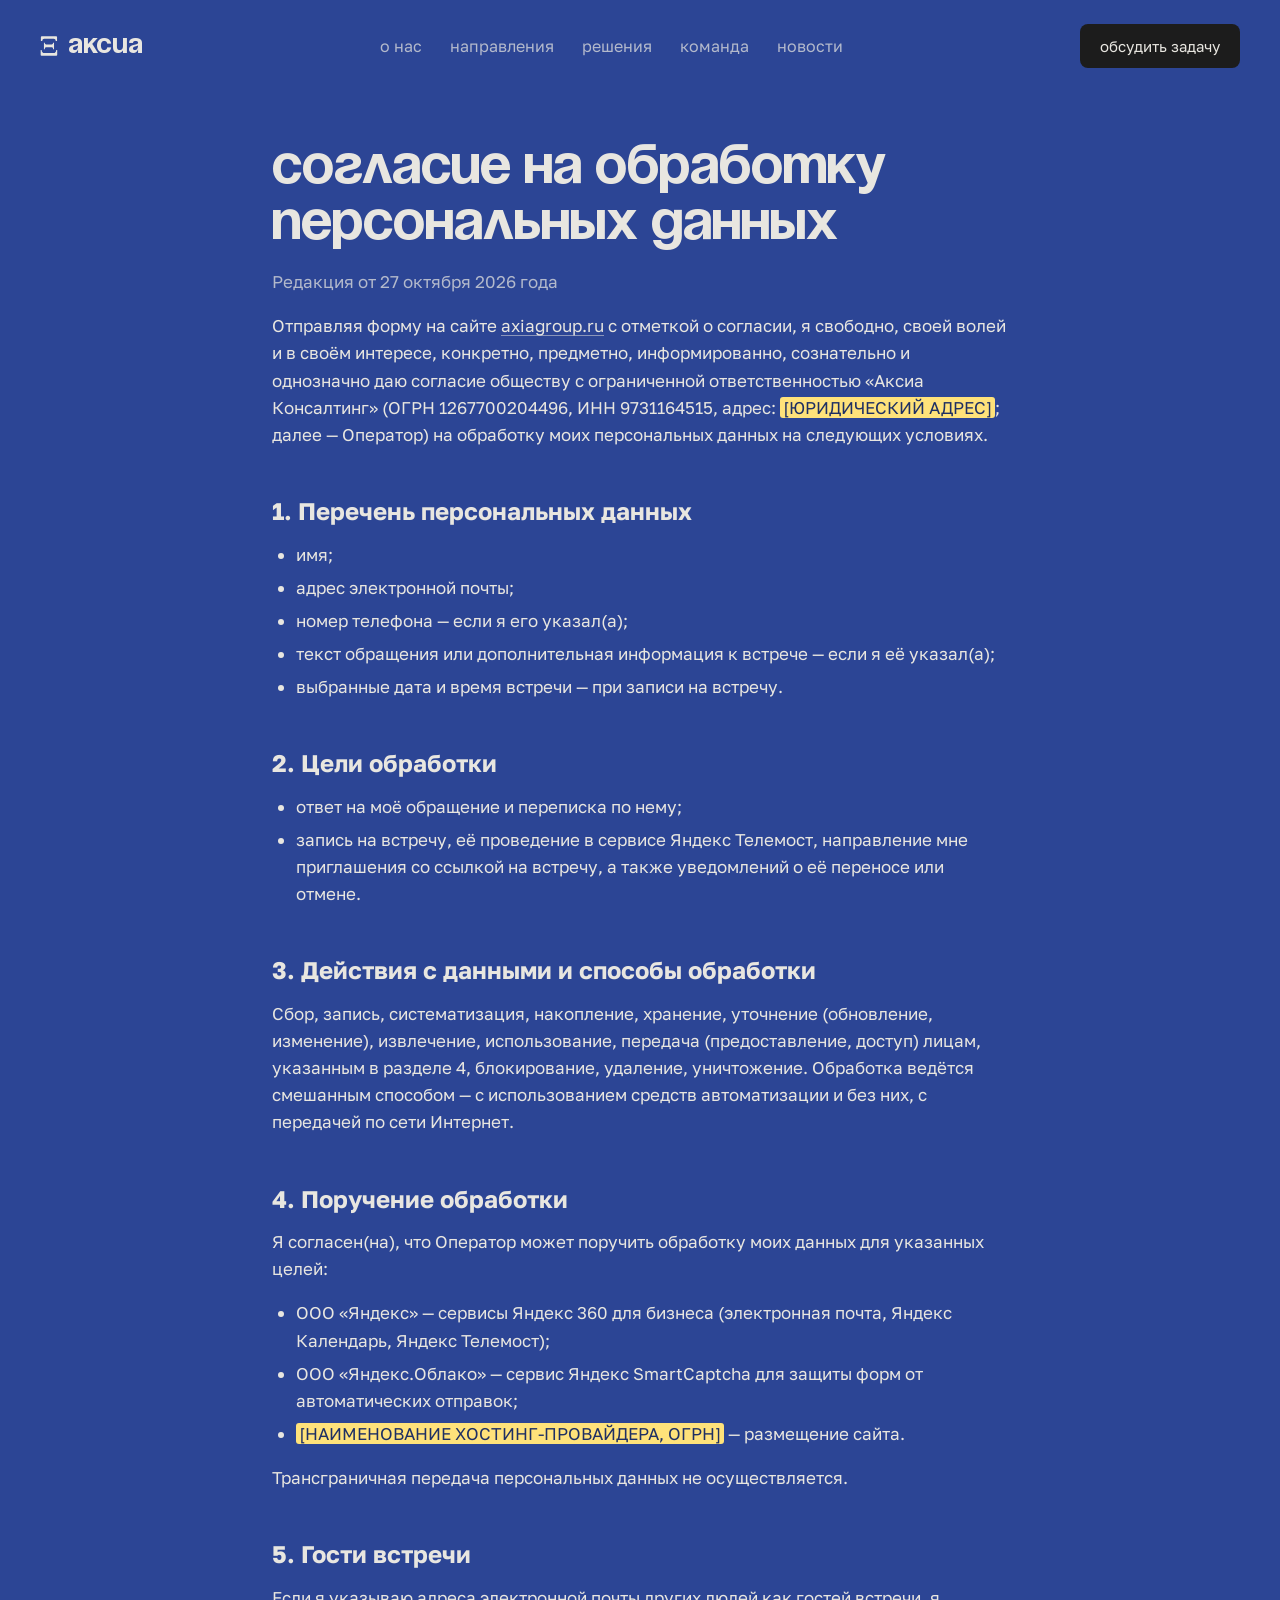
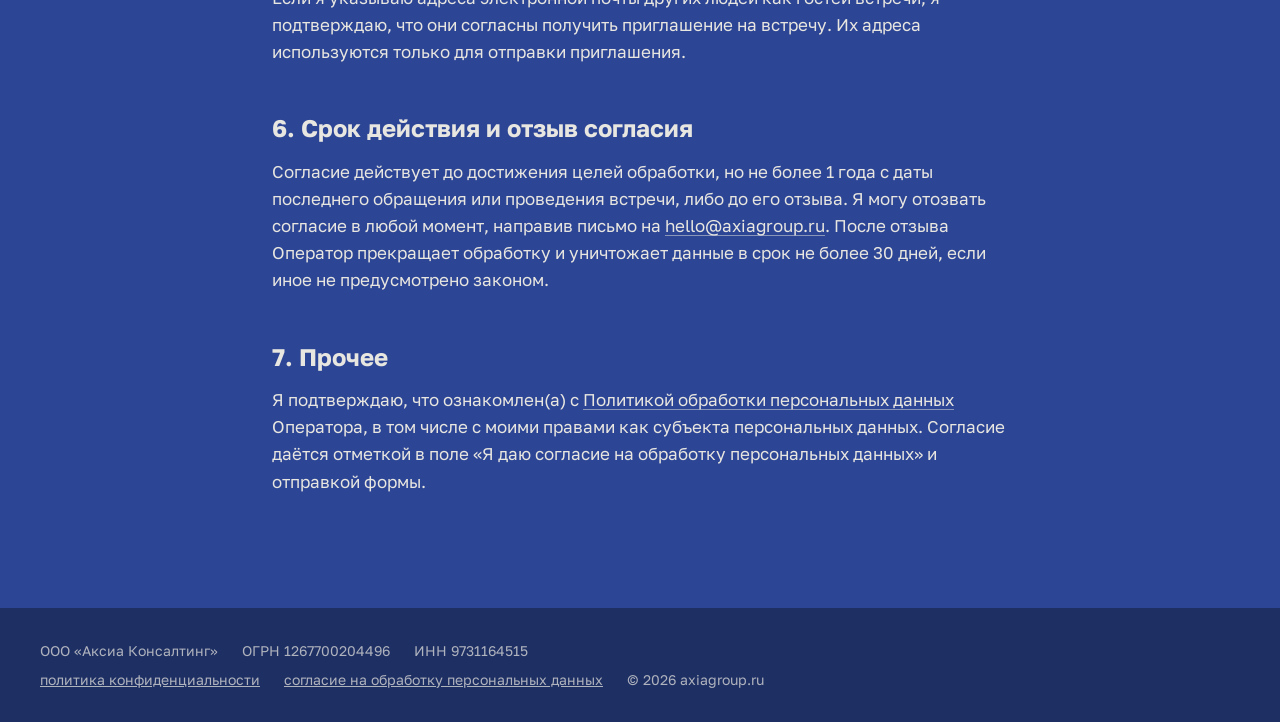
==== consent.html @ 11efbf4f "Бэкенд на PHP: формы на почту, запись на встречи, админка, новости, политика ПДн - api/: «напишите н" ====
<!doctype html><html lang="ru"><head><meta charset="utf-8"><meta name="viewport" content="width=device-width, initial-scale=1"><title>Согласие на обработку персональных данных — аксиа</title><meta name="description" content="Согласие на обработку персональных данных пользователей сайта axiagroup.ru"><meta property="og:title" content="Согласие на обработку персональных данных — аксиа"><meta property="og:description" content="Согласие на обработку персональных данных пользователей сайта axiagroup.ru"><link rel="stylesheet" href="/assets/css/fonts.css"><link rel="stylesheet" href="/assets/css/pages.css"></head><body class="pg">
<header class="pg-head"><a class="pg-logo" href="/" aria-label="аксиа — на главную"><svg class="pg-logo__mark" viewBox="0 0 20 24" fill="currentColor" aria-hidden="true"><path d="M18.6973 0.181152C19.231 0.181152 19.664 0.613285 19.6641 1.14697V6.06494H18.0332V5.76807C18.0332 4.45692 16.9703 3.39404 15.6592 3.39404H4.3457C3.03457 3.39405 1.97168 4.45693 1.97168 5.76807V6.06494H0.263672V1.14697C0.263733 0.613284 0.696766 0.181152 1.23047 0.181152H18.6973Z"></path><path d="M0.966797 23.7444C0.433176 23.7444 0.000193059 23.3121 5.56181e-08 22.7786L4.02869e-07 16.7483L1.22559 16.7483L1.22559 17.2668C1.22559 18.9877 2.62092 20.3831 4.3418 20.3831L15.4697 20.3831C17.1906 20.3831 18.5859 18.9877 18.5859 17.2668L18.5859 16.7483L19.8457 16.7483L19.8457 22.7786C19.8455 23.3121 19.4125 23.7444 18.8789 23.7444L0.966797 23.7444Z"></path><path d="M16.0264 15.8191H14.8779V15.2634C14.8778 14.3623 14.1473 13.6318 13.2461 13.6316H6.67969C5.77852 13.6318 5.04802 14.3623 5.04785 15.2634V15.8191H3.93359V7.99292H4.96973V8.47534C4.9699 9.3765 5.7004 10.107 6.60156 10.1072H13.2422C14.1434 10.107 14.8739 9.3765 14.874 8.47534V7.99292H16.0264V15.8191Z"></path></svg><span>аксиа</span></a><nav class="pg-nav" aria-label="Разделы сайта"><ul><li><a href="/#who">о нас</a></li><li><a href="/#directions">направления</a></li><li><a href="/#solutions">решения</a></li><li><a href="/#team">команда</a></li><li><a href="/news">новости</a></li></ul></nav><a class="pg-cta" href="/#contact">обсудить&nbsp;задачу</a></header>

<main class="pg-main">
<article class="doc">
<h1>Согласие на обработку персональных данных</h1>
<p class="doc__date">Редакция от 27 октября 2026 года</p>

<p>Отправляя форму на сайте <a href="https://axiagroup.ru">axiagroup.ru</a> с отметкой о согласии, я свободно, своей волей и в своём интересе, конкретно, предметно, информированно, сознательно и однозначно даю согласие обществу с ограниченной ответственностью «Аксиа Консалтинг» (ОГРН 1267700204496, ИНН 9731164515, адрес: <mark>[ЮРИДИЧЕСКИЙ АДРЕС]</mark>; далее — Оператор) на обработку моих персональных данных на следующих условиях.</p>

<h2>1. Перечень персональных данных</h2>
<ul>
<li>имя;</li>
<li>адрес электронной почты;</li>
<li>номер телефона — если я его указал(а);</li>
<li>текст обращения или дополнительная информация к встрече — если я её указал(а);</li>
<li>выбранные дата и время встречи — при записи на встречу.</li>
</ul>

<h2>2. Цели обработки</h2>
<ul>
<li>ответ на моё обращение и переписка по нему;</li>
<li>запись на встречу, её проведение в сервисе Яндекс Телемост, направление мне приглашения со ссылкой на встречу, а также уведомлений о её переносе или отмене.</li>
</ul>

<h2>3. Действия с данными и способы обработки</h2>
<p>Сбор, запись, систематизация, накопление, хранение, уточнение (обновление, изменение), извлечение, использование, передача (предоставление, доступ) лицам, указанным в разделе 4, блокирование, удаление, уничтожение. Обработка ведётся смешанным способом — с использованием средств автоматизации и без них, с передачей по сети Интернет.</p>

<h2>4. Поручение обработки</h2>
<p>Я согласен(на), что Оператор может поручить обработку моих данных для указанных целей:</p>
<ul>
<li>ООО «Яндекс» — сервисы Яндекс 360 для бизнеса (электронная почта, Яндекс Календарь, Яндекс Телемост);</li>
<li>ООО «Яндекс.Облако» — сервис Яндекс SmartCaptcha для защиты форм от автоматических отправок;</li>
<li><mark>[НАИМЕНОВАНИЕ ХОСТИНГ-ПРОВАЙДЕРА, ОГРН]</mark> — размещение сайта.</li>
</ul>
<p>Трансграничная передача персональных данных не осуществляется.</p>

<h2>5. Гости встречи</h2>
<p>Если я указываю адреса электронной почты других людей как гостей встречи, я подтверждаю, что они согласны получить приглашение на встречу. Их адреса используются только для отправки приглашения.</p>

<h2>6. Срок действия и отзыв согласия</h2>
<p>Согласие действует до достижения целей обработки, но не более 1 года с даты последнего обращения или проведения встречи, либо до его отзыва. Я могу отозвать согласие в любой момент, направив письмо на <a href="mailto:hello@axiagroup.ru">hello@axiagroup.ru</a>. После отзыва Оператор прекращает обработку и уничтожает данные в срок не более 30 дней, если иное не предусмотрено законом.</p>

<h2>7. Прочее</h2>
<p>Я подтверждаю, что ознакомлен(а) с <a href="/privacy">Политикой обработки персональных данных</a> Оператора, в том числе с моими правами как субъекта персональных данных. Согласие даётся отметкой в поле «Я даю согласие на обработку персональных данных» и отправкой формы.</p>
</article>
</main>
<footer class="pg-foot"><ul><li>ООО «Аксиа Консалтинг»</li><li>ОГРН 1267700204496</li><li>ИНН 9731164515</li></ul><ul><li><a href="/privacy">политика конфиденциальности</a></li><li><a href="/consent">согласие на обработку персональных данных</a></li><li>©&nbsp;2026 axiagroup.ru</li></ul></footer>
</body></html>
---- assets/css/fonts.css ----
/* Шрифты лежат на сайте (без Google Fonts: иначе IP посетителей уходит на зарубежные серверы). Лицензия SIL OFL — рядом с файлами */
@font-face { font-family: "Golos Text"; font-style: normal; font-weight: 400; font-display: swap; src: url("../fonts/golos/golos-text-cyrillic-400-normal.woff2") format("woff2"); unicode-range: U+0301,U+0400-045F,U+0490-0491,U+04B0-04B1,U+2116; }
@font-face { font-family: "Golos Text"; font-style: normal; font-weight: 400; font-display: swap; src: url("../fonts/golos/golos-text-latin-400-normal.woff2") format("woff2"); unicode-range: U+0000-00FF,U+0131,U+0152-0153,U+02BB-02BC,U+02C6,U+02DA,U+02DC,U+0304,U+0308,U+0329,U+2000-206F,U+20AC,U+2122,U+2191,U+2193,U+2212,U+2215,U+FEFF,U+FFFD; }
@font-face { font-family: "Golos Text"; font-style: normal; font-weight: 500; font-display: swap; src: url("../fonts/golos/golos-text-cyrillic-500-normal.woff2") format("woff2"); unicode-range: U+0301,U+0400-045F,U+0490-0491,U+04B0-04B1,U+2116; }
@font-face { font-family: "Golos Text"; font-style: normal; font-weight: 500; font-display: swap; src: url("../fonts/golos/golos-text-latin-500-normal.woff2") format("woff2"); unicode-range: U+0000-00FF,U+0131,U+0152-0153,U+02BB-02BC,U+02C6,U+02DA,U+02DC,U+0304,U+0308,U+0329,U+2000-206F,U+20AC,U+2122,U+2191,U+2193,U+2212,U+2215,U+FEFF,U+FFFD; }
@font-face { font-family: "Golos Text"; font-style: normal; font-weight: 600; font-display: swap; src: url("../fonts/golos/golos-text-cyrillic-600-normal.woff2") format("woff2"); unicode-range: U+0301,U+0400-045F,U+0490-0491,U+04B0-04B1,U+2116; }
@font-face { font-family: "Golos Text"; font-style: normal; font-weight: 600; font-display: swap; src: url("../fonts/golos/golos-text-latin-600-normal.woff2") format("woff2"); unicode-range: U+0000-00FF,U+0131,U+0152-0153,U+02BB-02BC,U+02C6,U+02DA,U+02DC,U+0304,U+0308,U+0329,U+2000-206F,U+20AC,U+2122,U+2191,U+2193,U+2212,U+2215,U+FEFF,U+FFFD; }
@font-face { font-family: "Golos Text"; font-style: normal; font-weight: 700; font-display: swap; src: url("../fonts/golos/golos-text-cyrillic-700-normal.woff2") format("woff2"); unicode-range: U+0301,U+0400-045F,U+0490-0491,U+04B0-04B1,U+2116; }
@font-face { font-family: "Golos Text"; font-style: normal; font-weight: 700; font-display: swap; src: url("../fonts/golos/golos-text-latin-700-normal.woff2") format("woff2"); unicode-range: U+0000-00FF,U+0131,U+0152-0153,U+02BB-02BC,U+02C6,U+02DA,U+02DC,U+0304,U+0308,U+0329,U+2000-206F,U+20AC,U+2122,U+2191,U+2193,U+2212,U+2215,U+FEFF,U+FFFD; }
@font-face { font-family: "Golos Text"; font-style: normal; font-weight: 800; font-display: swap; src: url("../fonts/golos/golos-text-cyrillic-800-normal.woff2") format("woff2"); unicode-range: U+0301,U+0400-045F,U+0490-0491,U+04B0-04B1,U+2116; }
@font-face { font-family: "Golos Text"; font-style: normal; font-weight: 800; font-display: swap; src: url("../fonts/golos/golos-text-latin-800-normal.woff2") format("woff2"); unicode-range: U+0000-00FF,U+0131,U+0152-0153,U+02BB-02BC,U+02C6,U+02DA,U+02DC,U+0304,U+0308,U+0329,U+2000-206F,U+20AC,U+2122,U+2191,U+2193,U+2212,U+2215,U+FEFF,U+FFFD; }
@font-face { font-family: "IBM Plex Mono"; font-style: normal; font-weight: 500; font-display: swap; src: url("../fonts/plex/ibm-plex-mono-cyrillic-500-normal.woff2") format("woff2"); unicode-range: U+0301,U+0400-045F,U+0490-0491,U+04B0-04B1,U+2116; }
@font-face { font-family: "IBM Plex Mono"; font-style: normal; font-weight: 500; font-display: swap; src: url("../fonts/plex/ibm-plex-mono-latin-500-normal.woff2") format("woff2"); unicode-range: U+0000-00FF,U+0131,U+0152-0153,U+02BB-02BC,U+02C6,U+02DA,U+02DC,U+0304,U+0308,U+0329,U+2000-206F,U+20AC,U+2122,U+2191,U+2193,U+2212,U+2215,U+FEFF,U+FFFD; }
---- assets/css/pages.css ----
/* Внутренние страницы: новости, статьи, документы, служебные сообщения. Цвета и шрифты — как на главной */
@font-face {
  font-family: "Soyuz Grotesk"; font-weight: 700; font-style: normal; font-display: swap;
  src: url("../fonts/SoyuzGrotesk-Bold.woff") format("woff"), url("../fonts/SoyuzGrotesk-Bold.otf") format("opentype");
}
:root {
  --bg: #2c4595; --bg-deep: #1e2f63; --ink: #e8e6e0; --muted: rgba(232, 230, 224, 0.72); --line: #3f569f;
  --card: #34509f; --font-display: "Soyuz Grotesk", "Golos Text", system-ui, sans-serif;
}
* { box-sizing: border-box; }
html { -webkit-text-size-adjust: 100%; -webkit-tap-highlight-color: transparent; }
body.pg { margin: 0; min-height: 100vh; display: flex; flex-direction: column; background: var(--bg); color: var(--ink); font: 400 1rem/1.5 "Golos Text", system-ui, sans-serif; }
.pg a { color: inherit; }
.pg a:focus-visible, .pg button:focus-visible { outline: 2px solid var(--ink); outline-offset: 3px; border-radius: 4px; }

/* шапка */
.pg-head { display: flex; flex-wrap: wrap; align-items: center; gap: 12px 32px; padding: 24px 40px; }
.pg-logo { display: inline-flex; align-items: center; gap: 10px; font-family: var(--font-display); font-weight: 700; font-size: 1.75rem; line-height: 1; text-decoration: none; }
.pg-logo__mark { width: 1.125rem; height: 1.25rem; }
.pg-nav { flex: 1 1 auto; }
.pg-nav ul { display: flex; flex-wrap: wrap; justify-content: center; gap: 4px 28px; margin: 0; padding: 0; list-style: none; }
.pg-nav a { display: inline-block; padding: 10px 0; text-decoration: none; color: var(--muted); }
.pg-nav a:hover, .pg-nav a[aria-current="page"] { color: var(--ink); }
.pg-cta, .pg-btn {
  display: inline-flex; align-items: center; justify-content: center; min-height: 44px; padding: 0 20px;
  border-radius: 8px; background: #1c1c1c; color: var(--ink); text-decoration: none; font: inherit; font-size: 0.9375rem; border: 0; cursor: pointer;
}
.pg-cta:hover, .pg-btn:hover { background: #333; }
.pg-btn--ghost { background: transparent; border: 1px solid rgba(232, 230, 224, 0.4); }
.pg-btn--ghost:hover { background: rgba(232, 230, 224, 0.08); }

.pg-main { flex: 1 0 auto; width: 100%; max-width: 80rem; margin: 0 auto; padding: 48px 40px 96px; }
.pg-title { margin: 0 0 48px; font-family: var(--font-display); font-weight: 700; font-size: clamp(3rem, 8vw, 4.5rem); line-height: 0.95; }
.pg-empty { color: var(--muted); font-size: 1.125rem; }

/* список новостей */
.news-list { list-style: none; margin: 0; padding: 0; display: grid; grid-template-columns: repeat(auto-fill, minmax(min(100%, 22rem), 1fr)); gap: 24px; }
.news-item__link { display: flex; flex-direction: column; height: 100%; text-decoration: none; background: var(--card); border-radius: 12px; overflow: hidden; transition: background-color 0.2s; }
.news-item__link:hover { background: #3a58aa; }
.news-item__cover { display: block; aspect-ratio: 16 / 10; min-height: 0; overflow: hidden; background: var(--bg-deep); }
.news-item__cover img { display: block; width: 100%; height: 100%; object-fit: cover; }
.news-item__body { display: flex; flex-direction: column; gap: 8px; padding: 20px; }
.news-item__date { color: var(--muted); font-size: 0.875rem; }
.news-item__title { font-weight: 700; font-size: 1.25rem; line-height: 1.25; }
.news-item__desc { color: var(--muted); font-size: 0.9375rem; line-height: 1.4; }

/* статья и документы */
.art, .doc { max-width: 46rem; margin: 0 auto; }
.art__back { display: inline-block; margin-bottom: 32px; color: var(--muted); text-decoration: none; padding: 8px 0; }
.art__back:hover { color: var(--ink); }
.art__title, .doc h1 { margin: 0 0 16px; font-family: var(--font-display); font-weight: 700; font-size: clamp(2.25rem, 6vw, 3.5rem); line-height: 1; }
.art__meta { margin: 0 0 24px; color: var(--muted); font-size: 0.9375rem; }
.art__lead { margin: 0 0 32px; font-size: 1.25rem; line-height: 1.45; }
.art__cover { display: block; width: 100%; border-radius: 12px; margin: 0 0 40px; }
.art__body, .doc { font-size: 1.0625rem; line-height: 1.6; }
.art__body p, .doc p { margin: 0 0 1em; }
.art__body h2, .doc h2 { margin: 2em 0 0.6em; font-size: 1.5rem; line-height: 1.25; }
.doc h3 { margin: 1.6em 0 0.5em; font-size: 1.125rem; }
.art__body a, .doc a { text-decoration-color: rgba(232, 230, 224, 0.5); text-underline-offset: 0.15em; }
.art__body a:hover, .doc a:hover { text-decoration-color: currentColor; }
.art__body blockquote { margin: 1.6em 0; padding: 4px 0 4px 24px; border-left: 2px solid var(--ink); font-size: 1.25rem; font-style: italic; }
.art__body blockquote p { margin: 0; }
.art__body figure { margin: 2em 0; }
.art__body figure img { display: block; width: 100%; height: auto; border-radius: 10px; }
.art__body figcaption { margin-top: 10px; color: var(--muted); font-size: 0.875rem; }
.doc ul, .doc ol { margin: 0 0 1em; padding-left: 1.4em; }
.doc li { margin-bottom: 0.35em; }
.doc__date { color: var(--muted); margin-bottom: 40px; }
.doc table { width: 100%; border-collapse: collapse; margin: 0 0 1em; font-size: 0.9375rem; }
.doc td, .doc th { border: 1px solid var(--line); padding: 8px 10px; text-align: left; vertical-align: top; }
.doc .doc__scroll { overflow-x: auto; }
.doc mark { background: #ffe27a; color: #1e2f63; padding: 0 3px; border-radius: 3px; }

/* служебное сообщение (отмена встречи и т. п.) */
.pg-msg { flex: 1; display: flex; flex-direction: column; align-items: flex-start; justify-content: center; gap: 16px; max-width: 36rem; margin: 0 auto; padding: 48px 24px; }
.pg-msg .pg-logo { margin-bottom: 24px; }
.pg-msg__title { margin: 0; font-family: var(--font-display); font-size: 2.5rem; line-height: 1; }
.pg-msg__text { margin: 0 0 8px; color: var(--muted); font-size: 1.125rem; }
.pg-msg form { display: flex; gap: 12px; flex-wrap: wrap; }

/* подвал */
.pg-foot { display: flex; flex-wrap: wrap; gap: 8px 48px; justify-content: space-between; padding: 32px 40px; background: var(--bg-deep); color: var(--muted); font-size: 0.875rem; }
.pg-foot ul { display: flex; flex-wrap: wrap; gap: 4px 24px; margin: 0; padding: 0; list-style: none; }

@media (max-width: 640px) {
  .pg-head { padding: 16px; }
  .pg-nav { order: 3; flex-basis: 100%; }
  .pg-nav ul { justify-content: flex-start; gap: 0 20px; }
  .pg-cta { margin-left: auto; }
  .pg-main { padding: 24px 16px 64px; }
  .pg-title { margin-bottom: 32px; }
  .pg-foot { padding: 24px 16px; }
}
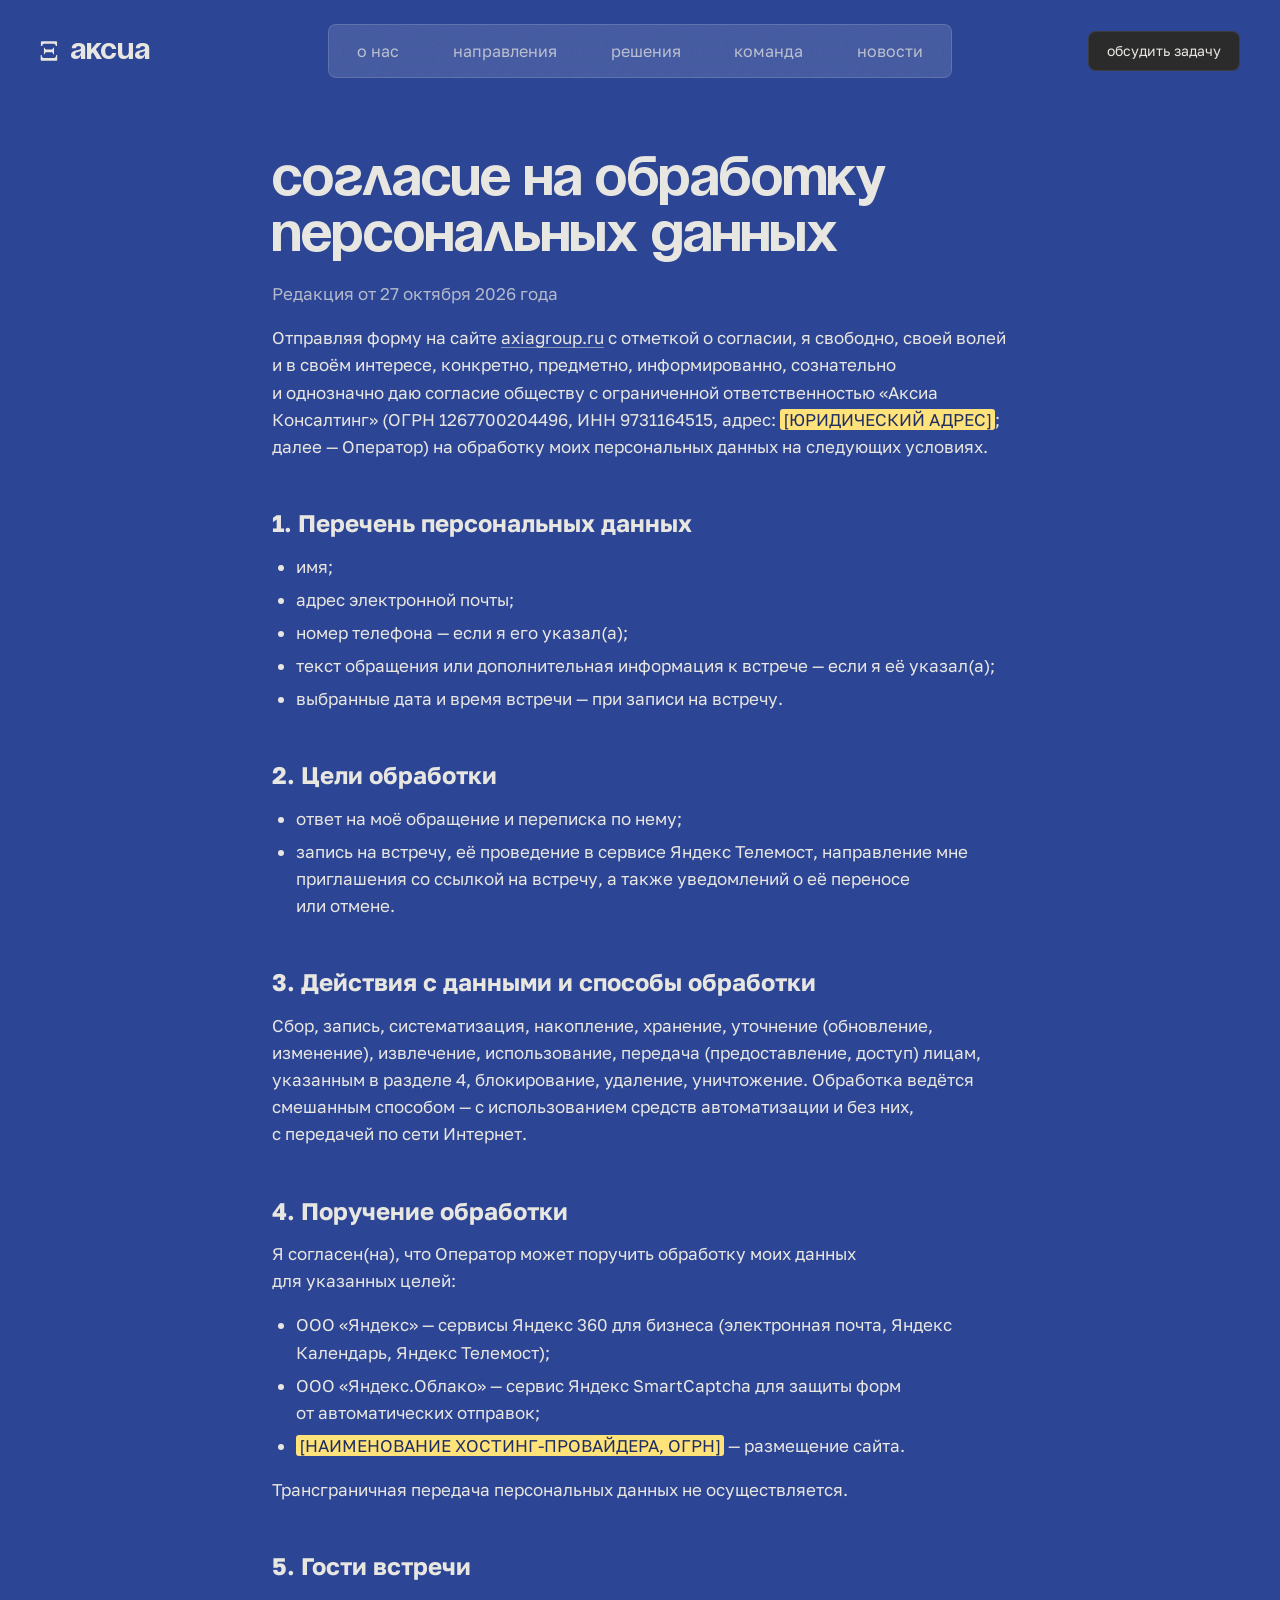
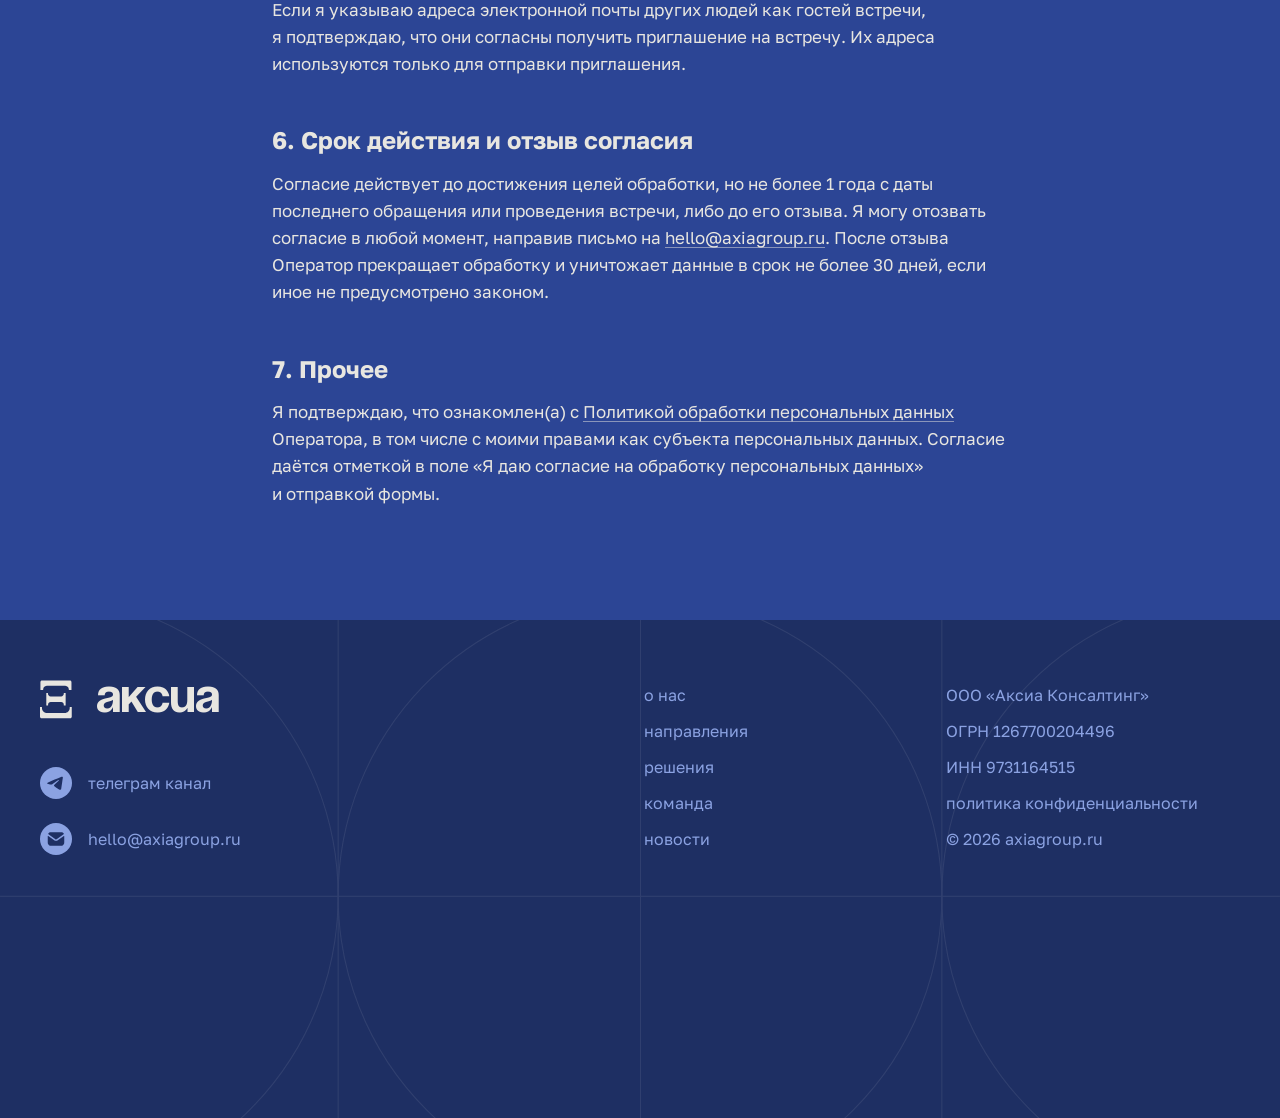
==== commit 7daeb879: "Типограф и общие шапка с подвалом на внутренних страницах - assets/js/typograph.js: неразрывные проб" ====
--- a/consent.html
+++ b/consent.html
@@ -1,5 +1,65 @@
-<!doctype html><html lang="ru"><head><meta charset="utf-8"><meta name="viewport" content="width=device-width, initial-scale=1"><title>Согласие на обработку персональных данных — аксиа</title><meta name="description" content="Согласие на обработку персональных данных пользователей сайта axiagroup.ru"><meta property="og:title" content="Согласие на обработку персональных данных — аксиа"><meta property="og:description" content="Согласие на обработку персональных данных пользователей сайта axiagroup.ru"><link rel="stylesheet" href="/assets/css/fonts.css"><link rel="stylesheet" href="/assets/css/pages.css"></head><body class="pg">
-<header class="pg-head"><a class="pg-logo" href="/" aria-label="аксиа — на главную"><svg class="pg-logo__mark" viewBox="0 0 20 24" fill="currentColor" aria-hidden="true"><path d="M18.6973 0.181152C19.231 0.181152 19.664 0.613285 19.6641 1.14697V6.06494H18.0332V5.76807C18.0332 4.45692 16.9703 3.39404 15.6592 3.39404H4.3457C3.03457 3.39405 1.97168 4.45693 1.97168 5.76807V6.06494H0.263672V1.14697C0.263733 0.613284 0.696766 0.181152 1.23047 0.181152H18.6973Z"></path><path d="M0.966797 23.7444C0.433176 23.7444 0.000193059 23.3121 5.56181e-08 22.7786L4.02869e-07 16.7483L1.22559 16.7483L1.22559 17.2668C1.22559 18.9877 2.62092 20.3831 4.3418 20.3831L15.4697 20.3831C17.1906 20.3831 18.5859 18.9877 18.5859 17.2668L18.5859 16.7483L19.8457 16.7483L19.8457 22.7786C19.8455 23.3121 19.4125 23.7444 18.8789 23.7444L0.966797 23.7444Z"></path><path d="M16.0264 15.8191H14.8779V15.2634C14.8778 14.3623 14.1473 13.6318 13.2461 13.6316H6.67969C5.77852 13.6318 5.04802 14.3623 5.04785 15.2634V15.8191H3.93359V7.99292H4.96973V8.47534C4.9699 9.3765 5.7004 10.107 6.60156 10.1072H13.2422C14.1434 10.107 14.8739 9.3765 14.874 8.47534V7.99292H16.0264V15.8191Z"></path></svg><span>аксиа</span></a><nav class="pg-nav" aria-label="Разделы сайта"><ul><li><a href="/#who">о нас</a></li><li><a href="/#directions">направления</a></li><li><a href="/#solutions">решения</a></li><li><a href="/#team">команда</a></li><li><a href="/news">новости</a></li></ul></nav><a class="pg-cta" href="/#contact">обсудить&nbsp;задачу</a></header>
+<!doctype html>
+<html lang="ru">
+<head>
+<meta charset="utf-8">
+<meta name="viewport" content="width=device-width, initial-scale=1">
+<title>Согласие на обработку персональных данных — аксиа</title>
+<meta http-equiv="Content-Security-Policy" content="default-src 'self'; script-src 'self' https://smartcaptcha.yandexcloud.net; style-src 'self' 'unsafe-inline'; img-src 'self' data: blob: https://smartcaptcha.yandexcloud.net; font-src 'self'; connect-src 'self' https://smartcaptcha.yandexcloud.net; frame-src https://smartcaptcha.yandexcloud.net; object-src 'none'; base-uri 'self'; form-action 'self'">
+<meta name="referrer" content="strict-origin-when-cross-origin">
+<meta name="description" content="Согласие на обработку персональных данных пользователей сайта axiagroup.ru">
+<meta property="og:title" content="Согласие на обработку персональных данных — аксиа">
+<meta property="og:description" content="Согласие на обработку персональных данных пользователей сайта axiagroup.ru">
+<link rel="stylesheet" href="/assets/css/fonts.css">
+<link rel="stylesheet" href="/assets/css/site.css">
+<link rel="stylesheet" href="/assets/css/page.css">
+<link rel="stylesheet" href="/assets/css/pages.css">
+</head>
+<body class="pg">
+<div class="axia is-top pg-axia">
+<header class="header">
+<a class="logo" href="/" aria-label="аксиа — на главную" style="align-items: center">
+<svg class="logo__mark" viewBox="0 0 20 24" fill="currentColor" aria-hidden="true" style="width: 1.125rem; height: 1.25rem"><path d="M18.6973 0.181152C19.231 0.181152 19.664 0.613285 19.6641 1.14697V6.06494H18.0332V5.76807C18.0332 4.45692 16.9703 3.39404 15.6592 3.39404H4.3457C3.03457 3.39405 1.97168 4.45693 1.97168 5.76807V6.06494H0.263672V1.14697C0.263733 0.613284 0.696766 0.181152 1.23047 0.181152H18.6973Z"></path><path d="M0.966797 23.7444C0.433176 23.7444 0.000193059 23.3121 5.56181e-08 22.7786L4.02869e-07 16.7483L1.22559 16.7483L1.22559 17.2668C1.22559 18.9877 2.62092 20.3831 4.3418 20.3831L15.4697 20.3831C17.1906 20.3831 18.5859 18.9877 18.5859 17.2668L18.5859 16.7483L19.8457 16.7483L19.8457 22.7786C19.8455 23.3121 19.4125 23.7444 18.8789 23.7444L0.966797 23.7444Z"></path><path d="M16.0264 15.8191H14.8779V15.2634C14.8778 14.3623 14.1473 13.6318 13.2461 13.6316H6.67969C5.77852 13.6318 5.04802 14.3623 5.04785 15.2634V15.8191H3.93359V7.99292H4.96973V8.47534C4.9699 9.3765 5.7004 10.107 6.60156 10.1072H13.2422C14.1434 10.107 14.8739 9.3765 14.874 8.47534V7.99292H16.0264V15.8191Z"></path></svg>
+<span class="logo__word">аксиа</span>
+</a>
+
+<div class="nav-slot">
+<nav class="nav" aria-label="Разделы сайта">
+<div class="nav__bar">
+<a class="logo logo--nav" href="/" aria-label="аксиа — на главную" style="align-items: center">
+<svg class="logo__mark" viewBox="0 0 20 24" fill="currentColor" aria-hidden="true" style="width: 1.125rem; height: 1.25rem"><path d="M18.6973 0.181152C19.231 0.181152 19.664 0.613285 19.6641 1.14697V6.06494H18.0332V5.76807C18.0332 4.45692 16.9703 3.39404 15.6592 3.39404H4.3457C3.03457 3.39405 1.97168 4.45693 1.97168 5.76807V6.06494H0.263672V1.14697C0.263733 0.613284 0.696766 0.181152 1.23047 0.181152H18.6973Z"></path><path d="M0.966797 23.7444C0.433176 23.7444 0.000193059 23.3121 5.56181e-08 22.7786L4.02869e-07 16.7483L1.22559 16.7483L1.22559 17.2668C1.22559 18.9877 2.62092 20.3831 4.3418 20.3831L15.4697 20.3831C17.1906 20.3831 18.5859 18.9877 18.5859 17.2668L18.5859 16.7483L19.8457 16.7483L19.8457 22.7786C19.8455 23.3121 19.4125 23.7444 18.8789 23.7444L0.966797 23.7444Z"></path><path d="M16.0264 15.8191H14.8779V15.2634C14.8778 14.3623 14.1473 13.6318 13.2461 13.6316H6.67969C5.77852 13.6318 5.04802 14.3623 5.04785 15.2634V15.8191H3.93359V7.99292H4.96973V8.47534C4.9699 9.3765 5.7004 10.107 6.60156 10.1072H13.2422C14.1434 10.107 14.8739 9.3765 14.874 8.47534V7.99292H16.0264V15.8191Z"></path></svg>
+<span class="logo__word">аксиа</span>
+</a>
+<ul class="nav__row" aria-label="Разделы">
+<li><a href="/#who">о нас</a></li>
+<li><a href="/#directions">направления</a></li>
+<li><a href="/#solutions">решения</a></li>
+<li><a href="/#team">команда</a></li>
+<li><a href="/news">новости</a></li>
+</ul>
+<button class="nav__toggle" type="button" aria-label="Разделы" aria-expanded="false" aria-controls="nav-body">
+<span class="nav__label">Документы</span>
+<svg class="nav__icon nav__icon--desk" viewBox="0 0 20 20" fill="currentColor" aria-hidden="true"><path d="M19.3438 2C19.7062 2 20 2.29381 20 2.65625V4.5H19.1299V4.32324C19.1299 3.96081 18.8361 3.66699 18.4736 3.66699H1.52539C1.16295 3.66699 0.869141 3.96081 0.869141 4.32324V4.5H0V2.65625C0 2.29381 0.293813 2 0.65625 2H19.3438Z"></path><path d="M0.65625 18C0.293813 18 2.56842e-08 17.7062 5.73694e-08 17.3437L2.18555e-07 15.5L0.870117 15.5L0.870117 15.6768C0.870117 16.0392 1.16393 16.333 1.52637 16.333L18.4746 16.333C18.837 16.333 19.1309 16.0392 19.1309 15.6768L19.1309 15.5L20 15.5L20 17.3438C20 17.7062 19.7062 18 19.3438 18L0.65625 18Z"></path><path d="M18.75 11.25H17.8203C17.7055 11.0573 17.4974 10.9268 17.2568 10.9268H2.74023C2.49965 10.9268 2.29157 11.0573 2.17676 11.25H1.25V8.75H2.10059C2.16808 9.0418 2.42793 9.2597 2.74023 9.25977H17.2568C17.5691 9.25971 17.829 9.0418 17.8965 8.75H18.75V11.25Z"></path></svg>
+<svg class="nav__icon nav__icon--touch" viewBox="0 0 20 20" fill="currentColor" aria-hidden="true"><rect x="0" y="5.75" width="20" height="1.5" rx="0.75"></rect><rect x="0" y="12.75" width="20" height="1.5" rx="0.75"></rect></svg>
+</button>
+</div>
+<div class="nav__body" id="nav-body">
+<div class="nav__inner">
+<div class="nav__content">
+<ul class="nav__list">
+<li><a class="nav__link" href="/#who">о нас</a></li>
+<li><a class="nav__link" href="/#directions">направления</a></li>
+<li><a class="nav__link" href="/#solutions">решения</a></li>
+<li><a class="nav__link" href="/#team">команда</a></li>
+<li><a class="nav__link" href="/news">новости</a></li>
+</ul>
+</div>
+</div>
+</div>
+</nav>
+</div>
+
+<a class="cta" href="/#contact">обсудить&nbsp;задачу</a>
+</header>
 
 <main class="pg-main">
 <article class="doc">
@@ -45,5 +105,35 @@
 <p>Я подтверждаю, что ознакомлен(а) с <a href="/privacy">Политикой обработки персональных данных</a> Оператора, в том числе с моими правами как субъекта персональных данных. Согласие даётся отметкой в поле «Я даю согласие на обработку персональных данных» и отправкой формы.</p>
 </article>
 </main>
-<footer class="pg-foot"><ul><li>ООО «Аксиа Консалтинг»</li><li>ОГРН 1267700204496</li><li>ИНН 9731164515</li></ul><ul><li><a href="/privacy">политика конфиденциальности</a></li><li><a href="/consent">согласие на обработку персональных данных</a></li><li>©&nbsp;2026 axiagroup.ru</li></ul></footer>
-</body></html>+<footer class="foot">
+<span class="foot__word foot__wl1" aria-hidden="true"></span>
+<span class="foot__word foot__wl2" aria-hidden="true"></span>
+<span class="foot__word foot__wl3" aria-hidden="true"></span>
+<span class="foot__word foot__wl4" aria-hidden="true"></span>
+<div class="foot__brand">
+<a class="foot__logo" href="/" aria-label="аксиа — наверх"><svg class="foot__mark" viewBox="0 0 20 24" fill="currentColor" aria-hidden="true"><path d="M18.6973 0.181152C19.231 0.181152 19.664 0.613285 19.6641 1.14697V6.06494H18.0332V5.76807C18.0332 4.45692 16.9703 3.39404 15.6592 3.39404H4.3457C3.03457 3.39405 1.97168 4.45693 1.97168 5.76807V6.06494H0.263672V1.14697C0.263733 0.613284 0.696766 0.181152 1.23047 0.181152H18.6973Z"></path><path d="M0.966797 23.7444C0.433176 23.7444 0.000193059 23.3121 5.56181e-08 22.7786L4.02869e-07 16.7483L1.22559 16.7483L1.22559 17.2668C1.22559 18.9877 2.62092 20.3831 4.3418 20.3831L15.4697 20.3831C17.1906 20.3831 18.5859 18.9877 18.5859 17.2668L18.5859 16.7483L19.8457 16.7483L19.8457 22.7786C19.8455 23.3121 19.4125 23.7444 18.8789 23.7444L0.966797 23.7444Z"></path><path d="M16.0264 15.8191H14.8779V15.2634C14.8778 14.3623 14.1473 13.6318 13.2461 13.6316H6.67969C5.77852 13.6318 5.04802 14.3623 5.04785 15.2634V15.8191H3.93359V7.99292H4.96973V8.47534C4.9699 9.3765 5.7004 10.107 6.60156 10.1072H13.2422C14.1434 10.107 14.8739 9.3765 14.874 8.47534V7.99292H16.0264V15.8191Z"></path></svg><span class="foot__logo-word">аксиа</span></a>
+<ul class="foot__contacts">
+<li><a href="#telegram"><svg class="foot__ico foot__ico--tg" viewBox="0 0 32 32" fill="none" aria-hidden="true"><rect width="32" height="32" rx="16" fill="#8BA2E2"/><path d="M21.5322 9.74087C21.5322 9.74087 22.9892 9.17275 22.8678 10.5525C22.8273 11.1206 22.4631 13.109 22.1798 15.2598L21.2085 21.631C21.2085 21.631 21.1275 22.5643 20.399 22.7266C19.6705 22.8889 18.5778 22.1585 18.3754 21.9962C18.2135 21.8744 15.34 20.0483 14.3282 19.1555C14.0449 18.9121 13.7211 18.4251 14.3687 17.857L18.6183 13.7989C19.1039 13.312 19.5896 12.1757 17.566 13.5554L11.8999 17.4106C11.8999 17.4106 11.2524 17.8164 10.0382 17.4512L7.40753 16.6396C7.40753 16.6396 6.4362 16.0309 8.09556 15.4221C12.1428 13.5148 17.1208 11.567 21.5322 9.74087Z" fill="#1E2F63"/></svg><span>телеграм канал</span></a></li>
+<li><a href="mailto:hello@axiagroup.ru"><svg class="foot__ico foot__ico--mail" viewBox="0 0 32 32" fill="none" aria-hidden="true"><rect width="32" height="32" rx="16" fill="#8BA2E2"/><path d="M8.60014 13.1361C8.37519 12.9754 8.26272 12.8951 8.16466 12.8846C8.01801 12.869 7.87105 12.9447 7.7985 13.0731C7.74999 13.1589 7.75 13.2956 7.75 13.569V18.431C7.74999 19.0347 7.74998 19.533 7.78315 19.9389C7.81759 20.3604 7.89151 20.748 8.07698 21.112C8.3646 21.6765 8.82354 22.1354 9.38803 22.423C9.75203 22.6085 10.1396 22.6824 10.5611 22.7169C10.967 22.75 11.4653 22.75 12.069 22.75H19.931C20.5347 22.75 21.033 22.75 21.4389 22.7169C21.8604 22.6824 22.248 22.6085 22.612 22.423C23.1765 22.1354 23.6354 21.6765 23.923 21.112C24.1085 20.748 24.1824 20.3604 24.2169 19.9389C24.25 19.533 24.25 19.0347 24.25 18.431V13.569C24.25 13.435 24.25 13.368 24.2377 13.3212C24.1822 13.1097 23.9523 12.9892 23.7468 13.064C23.7013 13.0805 23.6455 13.1191 23.534 13.1964L17.7274 17.2165C17.3157 17.5024 16.9542 17.7534 16.5435 17.853C16.1843 17.94 15.8092 17.9373 15.4514 17.8449C15.0422 17.7394 14.6844 17.483 14.277 17.1911L8.60014 13.1361Z" fill="#1E2F63"/><path d="M23.5996 11.3265C23.7381 11.2307 23.8073 11.1828 23.8498 11.1057C23.8828 11.0458 23.9017 10.951 23.8941 10.8831C23.8844 10.7956 23.8472 10.7378 23.7729 10.6223C23.488 10.1797 23.078 9.81442 22.612 9.57698C22.248 9.39151 21.8604 9.31759 21.4389 9.28315C21.033 9.24998 20.5347 9.24999 19.931 9.25H12.069C11.4653 9.24999 10.967 9.24998 10.5611 9.28315C10.1396 9.31759 9.75203 9.39151 9.38803 9.57698C8.96876 9.79061 8.60635 10.0995 8.33077 10.475C8.24407 10.5932 8.20073 10.6522 8.18644 10.7419C8.17527 10.812 8.19087 10.9094 8.22337 10.9726C8.26493 11.0533 8.33702 11.1048 8.48119 11.2077L15.0625 15.9087C15.6079 16.2983 15.7237 16.3661 15.8261 16.3925C15.9454 16.4233 16.0704 16.4242 16.1902 16.3952C16.293 16.3702 16.4097 16.3042 16.9608 15.9227L23.5996 11.3265Z" fill="#1E2F63"/></svg><span>hello@axiagroup.ru</span></a></li>
+</ul>
+</div>
+<ul class="foot__col foot__col--nav" aria-label="Разделы">
+<li><a href="/#who">о нас</a></li>
+<li><a href="/#directions">направления</a></li>
+<li><a href="/#solutions">решения</a></li>
+<li><a href="/#team">команда</a></li>
+<li><a href="/news">новости</a></li>
+</ul>
+<ul class="foot__col foot__col--legal">
+<li>ООО «Аксиа Консалтинг»</li>
+<li>ОГРН 1267700204496</li>
+<li>ИНН 9731164515</li>
+<li><a href="/privacy">политика конфиденциальности</a></li>
+<li>©&nbsp;2026 axiagroup.ru</li>
+</ul>
+</footer>
+</div>
+<script src="/assets/js/inner.js"></script>
+<script src="/assets/js/typograph.js"></script>
+</body>
+</html>
--- a/assets/css/site.css
+++ b/assets/css/site.css
@@ -0,0 +1,946 @@
+/* аксиа — стили сайта. Базовый размер 16px, всё в rem.
+   Раскладка: container queries по контейнеру .axia —
+   десктоп > 64rem, планшет ≤ 64rem, мобильный ≤ 40rem.
+   Фон: на вертикальных экранах (portrait) — вертикальный паттерн. */
+
+@font-face {
+  font-family: "Soyuz Grotesk";
+  src: url("../fonts/SoyuzGrotesk-Bold.woff") format("woff"), url("../fonts/SoyuzGrotesk-Bold.otf") format("opentype");
+  font-weight: 700;
+  font-style: normal;
+  font-display: swap;
+}
+
+:root {
+  --bg: #2c4595;
+  --line: #3f569f;
+  --ink: #e8e6e0;
+  --ink-soft: rgba(232, 230, 224, 0.72);
+  --glass: rgba(255, 255, 255, 0.1);
+  --glass-blur: 2rem;
+  --glass-edge: rgba(255, 255, 255, 0.16);
+  --dark: #2b2b2b;
+  --font-display: "Soyuz Grotesk", "Golos Text", system-ui, sans-serif;
+  --font-body: "Golos Text", system-ui, sans-serif;
+  /* модульная сетка: поля страницы, колонки, межколонник */
+  --gutter: 2.5rem;
+  --cols: 4;
+  --col-gap: 0.5rem;
+  --bar-h: 3.375rem;
+}
+
+html { font-size: 16px; }
+html, body { margin: 0; height: 100%; background: var(--bg); }
+
+.axia {
+  container: axia / inline-size;
+  overflow-x: clip; /* «αξία» шире экрана — без горизонтального скролла */
+  width: 100%;
+  min-height: 100%;
+  background: transparent;   /* цвет фона даёт body; так фон «Команды» может лечь под кольцо «Направлений» */
+  color: var(--ink);
+  font-family: var(--font-body);
+  font-size: 1rem;
+  line-height: 1.3;
+  -webkit-font-smoothing: antialiased;
+}
+.axia *, .axia *::before, .axia *::after { box-sizing: border-box; }
+.axia a { color: inherit; text-decoration: none; }
+/* без «висячих» слов в последней строке (плюс неразрывный пробел между двумя последними словами в тексте) */
+.axia p, .axia h1, .axia h2 { text-wrap: pretty; }
+
+/* ---------- ЗАГЛУШКА НИЗА ЭКРАНА ----------
+   одна на весь сайт, закреплена у нижнего края окна и не скроллится:
+   приглушает фоновую сетку (слой z 1 — над фонами z 0, под контентом z 2), поэтому на стыках секций нет швов */
+.screen-fade {
+  position: fixed; left: 0; right: 0; bottom: 0; z-index: 1;
+  height: 26vh; height: 26dvh;
+  pointer-events: none;
+  background: linear-gradient(to bottom,
+    rgba(44, 69, 149, 0) 0%,
+    rgba(44, 69, 149, 0.18) 23%,
+    rgba(44, 69, 149, 0.5) 54%,
+    rgba(44, 69, 149, 0.68) 81%,
+    rgba(44, 69, 149, 0.7) 100%);
+}
+
+/* ---------- СЕТКА ----------
+   .grid — 4 колонки по умолчанию; .grid--3 — 3 колонки для отдельных секций. */
+.grid {
+  display: grid;
+  grid-template-columns: repeat(var(--cols), minmax(0, 1fr));
+  column-gap: var(--col-gap);
+  padding-inline: var(--gutter);
+}
+.grid--3 { --cols: 3; }
+
+/* ---------- HERO ---------- */
+.hero {
+  position: relative;
+  height: 100vh;
+  height: 100dvh; /* на мобильных учитывает панель браузера */
+  /* без overflow и z-index: «αξία» выходит за низ hero и лежит поверх фона «Направлений», но под их текстом */
+  /* паттерн — бесшовная плитка по вертикали; продолжается в следующей секции (запасной вариант без WebGL) */
+  background: var(--bg) url("../img/pattern.svg") center top / 100% auto repeat-y;
+  background-position-y: var(--pat-phase, 0px);
+}
+.hero__word {
+  position: absolute;
+  z-index: 1;
+  left: 50%;
+  bottom: 0;
+  width: 98.4%;
+  height: auto;
+  /* svg выше видимой части: утапливаем низ букв за край экрана */
+  transform: translate(-50%, 38.2%);
+  pointer-events: none;
+  user-select: none;
+}
+@media (orientation: portrait) {
+  .hero { background-image: url("../img/pattern-portrait.svg"); }
+  /* буквы чуть подняты: низ обрезается меньше, чем на десктопе; по бокам чуть шире экрана */
+  .hero__word { width: 104.6%; transform: translate(-50%, 28%); }
+}
+
+/* ---------- ФОН: паттерн рисуется в WebGL (мерцание по сетке + отклик на курсор) ----------
+   канвас лежит внутри hero и уезжает вместе с ним; .axia--gl ставит скрипт, когда WebGL запустился */
+.axia--gl .hero { background-image: none; }
+.bg-gl {
+  position: absolute; inset: 0; z-index: 0;
+  display: block; width: 100%; height: 100%;
+  pointer-events: none;
+}
+/* греческая надпись — бледнее */
+.hero__word { opacity: 0.55; }
+
+/* ---------- HEADER ---------- */
+/* хедер закреплён поверх всех секций */
+.header {
+  position: fixed;
+  z-index: 10;
+  inset: 1.5rem var(--gutter) auto;
+  display: grid;
+  grid-template-columns: 1fr 24rem 1fr;
+  align-items: center;
+  column-gap: 1.5rem;
+}
+.logo {
+  justify-self: start;
+  display: inline-flex;
+  align-items: center;
+  gap: 0.75rem;
+  font-family: var(--font-display);
+  font-weight: 700;
+  font-size: 1.875rem;
+  line-height: 1;
+  flex: none;
+}
+.logo__mark { width: 1.125rem; height: 1.25rem; flex: none; }
+.logo__word { letter-spacing: 0; text-box: trim-both ex alphabetic; }
+.logo--nav { display: none; }
+
+.cta {
+  justify-self: end;
+  font-size: 1rem;
+  transition: opacity 0.2s;
+}
+/* hover: подчёркивание прорисовывается слева направо */
+.cta { position: relative; }
+.cta::after {
+  content: "";
+  position: absolute;
+  left: 0; right: 0; bottom: -0.2rem;
+  height: 1px;
+  background: currentColor;
+  transform: scaleX(0);
+  transform-origin: left center;
+  transition: transform 0.35s cubic-bezier(.65, 0, .35, 1);
+}
+@media (hover: hover) {
+  .cta:hover::after, .cta:focus-visible::after { transform: scaleX(1); }
+}
+/* нажатие: надпись темнеет */
+.cta:active { color: #b9b7b1; }
+
+/* ---------- NAV (раскрывается при наведении) ---------- */
+.nav-slot { position: relative; height: var(--bar-h); }
+.nav {
+  position: absolute;
+  inset: 0 0 auto 0;
+  overflow: hidden;
+  border: 1px solid var(--glass-edge);
+  border-radius: 0.5rem;
+  background: var(--glass);
+  -webkit-backdrop-filter: blur(var(--glass-blur));
+  backdrop-filter: blur(var(--glass-blur));
+}
+/* очень мелкое и лёгкое зерно для фактуры стекла */
+.nav::before {
+  content: "";
+  position: absolute; inset: 0;
+  border-radius: inherit;
+  background: url("../img/pattern-tile.svg") 0 0 / 7.5rem repeat;
+  opacity: 0.07;
+  mix-blend-mode: overlay;
+  pointer-events: none;
+}
+.nav__bar, .nav__body { position: relative; }
+.nav__bar {
+  display: flex;
+  align-items: center;
+  gap: 1rem;
+  height: calc(var(--bar-h) - 2px);
+  padding: 0 1.5rem;
+}
+.nav__toggle {
+  all: unset;
+  box-sizing: border-box;
+  flex: 1;
+  align-self: stretch;
+  display: flex;
+  align-items: center;
+  justify-content: space-between;
+  gap: 1rem;
+  cursor: pointer;
+  font-family: var(--font-body);
+  font-size: 1rem;
+  color: var(--ink-soft);
+}
+.nav__toggle:focus-visible { outline: 2px solid var(--ink); outline-offset: 0.25rem; border-radius: 0.25rem; }
+/* бургер того же цвета, что «Разделы»; ярче, когда на меню наведён курсор или оно открыто */
+.nav__icon { width: 1.25rem; height: 1.25rem; flex: none; color: var(--ink-soft); transition: color 0.2s ease; }
+@media (hover: hover) { .nav:hover .nav__icon { color: var(--ink); } }
+.nav.is-open .nav__icon, .nav:has(:focus-visible) .nav__icon { color: var(--ink); }
+
+/* планшет и мобильный: простой бургер из двух полосок, по тапу превращается в крестик */
+.nav__icon--touch { display: none; }
+.nav__icon--touch rect {
+  transform-box: view-box;
+  transform-origin: 10px 10px;
+  transition: transform 0.35s cubic-bezier(.65, 0, .35, 1);
+}
+.nav.is-open .nav__icon--touch rect:nth-of-type(1) { transform: rotate(45deg) translateY(3.5px); }
+.nav.is-open .nav__icon--touch rect:nth-of-type(2) { transform: rotate(-45deg) translateY(-3.5px); }
+
+
+
+.nav__body {
+  display: grid;
+  grid-template-rows: 0fr;
+  transition: grid-template-rows 0.35s ease;
+}
+.nav__inner { min-height: 0; overflow: hidden; }
+.nav__content {
+  padding: 0.75rem 1.5rem 1.5rem;
+  opacity: 0;
+  transform: translateY(-0.5rem);
+  transition: opacity 0.25s ease, transform 0.35s ease;
+}
+.nav__list { list-style: none; margin: 0; padding: 0; }
+.nav__link {
+  display: inline-block;
+  font-family: var(--font-display);
+  font-weight: 700;
+  font-size: 2.25rem;
+  line-height: 1.2;
+  letter-spacing: 0;
+  transition: opacity 0.2s ease, transform 0.25s ease;
+}
+.nav__list:hover .nav__link { opacity: 0.55; }
+.nav__list .nav__link:hover,
+.nav__list .nav__link:focus-visible { opacity: 1; transform: translateX(0.375rem); outline: none; }
+
+.nav__contacts {
+  display: flex;
+  flex-wrap: wrap;
+  justify-content: space-between;
+  gap: 0.5rem 1.5rem;
+  margin-top: 2.25rem;
+  font-size: 1rem;
+}
+/* контакты: то же подчёркивание слева направо, что у «обсудить задачу» */
+.nav__contacts a { position: relative; align-self: flex-start; }
+.nav__contacts a::after {
+  content: "";
+  position: absolute;
+  left: 0; right: 0; bottom: -0.2rem;
+  height: 1px;
+  background: currentColor;
+  transform: scaleX(0);
+  transform-origin: left center;
+  transition: transform 0.35s cubic-bezier(.65, 0, .35, 1);
+}
+@media (hover: hover) {
+  .nav__contacts a:hover::after { transform: scaleX(1); }
+}
+.nav__contacts a:focus-visible::after { transform: scaleX(1); }
+
+/* открыто: наведение (устройства с курсором), клавиатура, тап */
+@media (hover: hover) {
+  .nav:hover .nav__body { grid-template-rows: 1fr; }
+  .nav:hover .nav__content { opacity: 1; transform: none; }
+}
+.nav:has(:focus-visible) .nav__body, .nav.is-open .nav__body { grid-template-rows: 1fr; }
+.nav:has(:focus-visible) .nav__content, .nav.is-open .nav__content { opacity: 1; transform: none; }
+/* после клика по пункту меню оно сворачивается, даже если курсор ещё над ним (до ухода курсора) */
+.nav.is-suppressed .nav__body { grid-template-rows: 0fr; }
+.nav.is-suppressed .nav__content { opacity: 0; transform: translateY(-0.5rem); }
+
+/* ---------- HERO CONTENT ---------- */
+.intro {
+  position: relative;
+  z-index: 2;
+  align-items: center;
+  padding-top: 8.5rem;
+}
+.intro__title {
+  grid-column: 2 / span 1;
+  justify-self: start;
+  margin: 0;
+  white-space: nowrap;
+  font-family: var(--font-display);
+  font-weight: 700;
+  /* высота букв «аксиа» = высоте трёхстрочного подзаголовка справа:
+     3 строки × 1.3rem = 3.9rem; высота строчных Soyuz Grotesk ≈ 0.65 кегля → кегль ≈ 6rem */
+  font-size: 6rem;
+  line-height: 0.9;
+  letter-spacing: 0;
+  text-box: trim-both ex alphabetic;   /* блок заголовка = высота строчных букв, ровно по высоте текста */
+}
+.intro__text {
+  grid-column: 3 / span 2;
+  justify-self: start;
+  max-width: 16.75rem;                 /* подзаголовок всегда в три строки */
+  margin: 0;
+  font-size: 1rem;
+  line-height: 1.3;
+}
+
+/* ---------- ПЛАНШЕТ ≤ 64rem ----------
+   лого переезжает в плашку меню, «Разделы» скрыты,
+   «обсудить задачу» закреплена внизу экрана. */
+@container axia (max-width: 64rem) {
+  .nav__icon--desk { display: none; }
+  .nav__icon--touch { display: block; color: var(--ink); }
+  /* без ховера: меню открывается только по тапу */
+  .nav:hover:not(.is-open):not(:has(:focus-visible)) .nav__body { grid-template-rows: 0fr; }
+  .nav:hover:not(.is-open):not(:has(:focus-visible)) .nav__content { opacity: 0; transform: translateY(-0.5rem); }
+  .header > .logo { display: none; }
+  .logo--nav { display: inline-flex; }
+  .nav-slot { grid-column: 2; }
+  .nav__toggle { justify-content: flex-end; }
+  .nav__label {
+    position: absolute; width: 1px; height: 1px; overflow: hidden;
+    clip-path: inset(50%); white-space: nowrap;
+  }
+
+  .cta {
+    position: fixed;
+    z-index: 30;
+    left: 50%;
+    bottom: 1.5rem;
+    transform: translateX(-50%);
+    display: inline-flex;
+    align-items: center;
+    justify-content: center;
+    height: var(--bar-h);
+    padding: 0 1.5rem;
+    border: 1px solid rgba(255, 255, 255, 0.08);
+    border-radius: 0.5rem;
+    background: var(--dark);
+    color: var(--ink);
+    white-space: nowrap;
+    transition: background-color 0.2s;
+  }
+  @media (hover: hover) { .cta:hover { opacity: 1; background: #333333; } }
+  /* нажатие: кнопка темнеет, а не светлеет */
+  .cta:active { color: var(--ink); background: #1c1c1c; }
+  .cta::after { display: none; }
+
+  .intro {
+    justify-items: center;
+    row-gap: 1.5rem;
+    padding-top: max(9rem, 30dvh);
+    text-align: center;
+  }
+  .intro__title, .intro__text { grid-column: 1 / -1; justify-self: center; }
+  .intro__text { max-width: 21.5rem; }
+}
+
+/* ---------- МОБИЛЬНЫЙ ≤ 40rem ---------- */
+@container axia (max-width: 40rem) {
+  .axia { --gutter: 1rem; }
+  .header { inset: 1rem var(--gutter) auto; grid-template-columns: minmax(0, 1fr); }
+  .nav-slot { grid-column: 1; }
+  .nav__bar { padding: 0 1.25rem; }
+  .logo { font-size: 1.625rem; }
+  .nav__content { padding: 0.5rem 1.25rem 1.25rem; }
+  .nav__link { font-size: 2rem; }
+  .nav__contacts { flex-direction: column; margin-top: 1.5rem; }
+  .cta { bottom: 1rem; }
+  /* заголовок и подзаголовок — по центру экрана по вертикали */
+  .intro { position: absolute; inset: 0; align-content: center; row-gap: 1.25rem; padding-top: 0; }
+  .intro__title { font-size: 4.5rem; }
+  .intro__text { max-width: 20rem; }
+}
+
+/* ---------- НАПРАВЛЕНИЯ ----------
+   секция длиной 3 экрана, внутри закреплённый экран 100vh;
+   круг — индикатор прогресса скролла, ромбы едут по кругу (скрипт задаёт --fill, --a, --o) */
+.dirs { position: relative; height: 300vh; }
+/* геометрия круга — общая для «Направлений» и «хвоста» круга в «Подходе» */
+.axia {
+  --ring: min(89vw, 166vh);
+  --ring-top: 58.6vh; --ring-top: 58.6dvh;
+}
+/* два закреплённых слоя: фон (z 0) и контент (z 2); между ними ложится «αξία» из hero (z 1) */
+.dirs__bg {
+  position: sticky; top: 0; z-index: 0;
+  height: 100vh; height: 100dvh;
+  /* статичный паттерн без анимации, продолжает сетку hero без шва:
+     та же плитка, сдвинутая на высоту hero (100dvh) */
+  background: var(--bg) url("../img/pattern.svg") center calc(-1 * 100vh) / 100% auto repeat-y;
+  background-position-y: calc(-1 * 100dvh);
+  /* --pat-phase: сдвиг сетки (задаёт скрипт на вертикальных экранах), тот же, что у hero — шва нет */
+  background-position-y: calc(var(--pat-phase, 0px) - 100dvh);
+}
+.dirs__sticky {
+  position: sticky; top: 0; z-index: 2;
+  margin-top: -100vh; margin-top: -100dvh;
+  height: 100vh; height: 100dvh;
+  overflow: hidden;
+}
+@media (orientation: portrait) {
+  .dirs__bg { background-image: url("../img/pattern-portrait.svg"); }
+  .axia { --ring: 150vw; --ring-top: 57vh; --ring-top: 57dvh; }
+}
+
+.dirs__ring {
+  position: absolute;
+  z-index: 2;
+  left: 50%; top: var(--ring-top);
+  width: var(--ring); height: var(--ring);
+  margin-left: calc(var(--ring) / -2);
+  border: 1.5px solid rgba(232, 230, 224, 0.22);
+  border-radius: 50%;
+}
+.dirs__fill {
+  position: absolute; inset: -1.5px;
+  border: 1.5px solid rgba(232, 230, 224, 0.62);
+  border-radius: 50%;
+  -webkit-mask-image: conic-gradient(from 270deg, #000 0deg var(--fill, 90deg), transparent var(--fill, 90deg));
+  mask-image: conic-gradient(from 270deg, #000 0deg var(--fill, 90deg), transparent var(--fill, 90deg));
+}
+.dirs__dot {
+  position: absolute; left: 50%; top: 50%;
+  width: 0.9375rem; height: 0.9375rem;
+  margin: -0.46875rem 0 0 -0.46875rem;
+  z-index: 1; /* поверх линии прогресса */
+  background: var(--dot, #e8e6e0); /* сплошной цвет: активный #E8E6E0, неактивные #8A98BE */
+  transform: rotate(var(--a, 0deg)) translateY(calc(var(--ring) / -2 + 0.75px)) rotate(45deg) scale(var(--s, 1));
+}
+
+/* «хвост» круга: нижняя часть кольца «Направлений» продолжается в «Подходе».
+   Лежит внутри закреплённого фона «Подхода» (поэтому закрепляется вместе с ним), начинается у его верхнего края —
+   ровно там, где кончается закреплённый экран «Направлений». Цвет: от яркой линии прогресса плавно к цвету сетки */
+.dirs__tail {
+  position: absolute; left: 0; right: 0; top: calc(-1 * var(--appr-gap, 0px)); z-index: 1;
+  height: calc(var(--ring-top) + var(--ring) - 100vh + 4px);
+  height: calc(var(--ring-top) + var(--ring) - 100dvh + 4px);
+  overflow: hidden;
+  pointer-events: none;
+}
+.dirs__tail::before, .dirs__tail::after {
+  content: "";
+  position: absolute; left: 50%;
+  top: calc(var(--ring-top) - 100vh);
+  top: calc(var(--ring-top) - 100dvh);
+  width: var(--ring); height: var(--ring);
+  margin-left: calc(var(--ring) / -2);
+  border-radius: 50%;
+  border: 1.5px solid #3f569f;           /* цвет линий сетки */
+}
+.dirs__tail::after {
+  border-color: rgba(232, 230, 224, 0.62); /* цвет заполненной линии прогресса */
+  -webkit-mask-image: linear-gradient(to bottom, #000 calc(100vh - var(--ring-top)), transparent calc(100vh - var(--ring-top) + 38vh));
+  mask-image: linear-gradient(to bottom, #000 calc(100dvh - var(--ring-top)), transparent calc(100dvh - var(--ring-top) + 38dvh));
+}
+
+.dirs__slide { position: absolute; inset: 0; z-index: 2; pointer-events: none; }
+.dirs__title {
+  position: absolute;
+  left: var(--gutter); right: var(--gutter);
+  bottom: calc(100% - var(--ring-top) + 2.75rem);
+  margin: 0;
+  text-align: center;
+  font-family: var(--font-display);
+  font-weight: 700;
+  font-size: 4.5rem;
+  line-height: 0.95;
+  letter-spacing: 0;
+}
+.dirs__text {
+  position: absolute;
+  left: 50%; top: calc(var(--ring-top) + 6.5rem);
+  width: min(27rem, calc(100% - 2 * var(--gutter)));
+  margin: 0;
+  transform: translateX(-50%);
+  text-align: center;
+  font-size: 1.125rem;
+  line-height: 1.6;
+}
+.dirs__title, .dirs__text { opacity: 0; transition: opacity 0.28s ease; }
+.dirs__slide.is-active .dirs__title, .dirs__slide.is-active .dirs__text { opacity: 1; }
+
+@container axia (max-width: 64rem) {
+  .dirs__title { font-size: 4rem; }
+}
+@container axia (max-width: 40rem) {
+  .dirs__title { font-size: 2.5rem; bottom: calc(100% - var(--ring-top) + 2rem); } /* «ответственный» помещается в ширину телефона */
+  .dirs__text { top: calc(var(--ring-top) + 4.5rem); font-size: 1rem; line-height: 1.5; }
+}
+
+/* ---------- ПОДХОД ----------
+   Секция длиной 2 экрана, внутри закреплённая сцена 100vh.
+   Слева: заголовок и описание; по скроллу первое описание плавно сменяется вторым, затем страница едет дальше.
+   Справа: тёмная панель с canvas — слова по концентрическим кругам (рисует скрипт). */
+.appr { position: relative; height: 200vh; }
+/* два закреплённых слоя, как в «Направлениях»: фон с сеткой (z 0) и контент (z 2) — между ними ложится заглушка низа экрана */
+.appr__bg {
+  position: sticky; top: 0; z-index: 0;
+  height: 100vh; height: 100dvh;
+  background: var(--bg) url("../img/pattern.svg") center top / 100% auto repeat-y;
+  /* сетка продолжает фон «Направлений» без шва (их закреплённый фон показывает участок на 1 экран ниже hero) */
+  background-position-y: calc(var(--pat-phase, 0px) - 200vh - var(--appr-gap, 0px));
+  background-position-y: calc(var(--pat-phase, 0px) - 200dvh - var(--appr-gap, 0px));
+}
+/* зазор перед «Подходом»: секция начинается ровно на горизонтальной линии сетки (высоту задаёт скрипт) */
+.appr-gap {
+  height: var(--appr-gap, 0px);
+  background: var(--bg) url("../img/pattern.svg") center top / 100% auto repeat-y;
+  background-position-y: calc(var(--pat-phase, 0px) - 200vh);
+  background-position-y: calc(var(--pat-phase, 0px) - 200dvh);
+}
+@media (orientation: portrait) { .appr-gap { background-image: url("../img/pattern-portrait.svg"); } }
+.appr__stage {
+  position: sticky; top: 0; z-index: 2;
+  margin-top: -100vh; margin-top: -100dvh;
+  height: 100vh; height: 100dvh;
+  display: grid;
+  grid-template-columns: repeat(var(--cols), minmax(0, 1fr));
+  column-gap: var(--col-gap);
+  overflow: hidden;
+}
+@media (orientation: portrait) { .appr__bg { background-image: url("../img/pattern-portrait.svg"); } }
+
+.appr__text {
+  grid-column: 1 / span 2;
+  display: flex; flex-direction: column; justify-content: flex-end;
+  gap: 1.5rem;
+  padding: 8rem 2rem 3.5rem var(--gutter);
+}
+.appr__title {
+  margin: 0;
+  font-family: var(--font-display);
+  font-weight: 700;
+  font-size: 5.5rem;
+  line-height: 0.95;
+  letter-spacing: 0;
+}
+/* оба описания в одной ячейке: высота блока = большему из них, смена — только прозрачностью */
+.appr__copy { display: grid; max-width: 32rem; }
+.appr__desc {
+  grid-area: 1 / 1;
+  margin: 0;
+  font-size: 1.125rem; line-height: 1.6;
+  opacity: 0; transition: opacity 0.35s ease;
+}
+.appr__desc.is-active { opacity: 1; }
+
+.appr__panel {
+  grid-column: 3 / -1;
+  margin-left: calc(-1 * var(--col-gap) / 2);   /* панель от центральной линии сетки до правого края */
+  position: relative;
+  overflow: hidden;
+  background: #0a0f22;
+  cursor: pointer;
+  touch-action: pan-y;
+  -webkit-user-select: none; user-select: none;
+  -webkit-touch-callout: none;
+}
+.appr__canvas { position: absolute; inset: 0; width: 100%; height: 100%; display: block; }
+
+@container axia (max-width: 64rem) {
+  .appr__stage { grid-template-rows: auto minmax(0, 1fr); }
+  .appr__text { grid-column: 1 / -1; padding: 6.5rem var(--gutter) 2.5rem; }
+  .appr__title { font-size: 4.5rem; }
+  .appr__panel { grid-column: 1 / -1; margin-left: 0; }
+}
+@container axia (max-width: 40rem) {
+  .appr__text { padding: 6rem var(--gutter) 1.75rem; gap: 1rem; }
+  .appr__title { font-size: 3.5rem; }
+  .appr__desc { font-size: 1rem; line-height: 1.55; }
+}
+
+/* ---------- КОМАНДА ----------
+   Фото лежат на фоновой сетке: центр каждого круга — на пересечении вертикальной и горизонтальной линий.
+   Десктоп: три фото в ряд на трёх вертикальных линиях сетки. Вертикальные экраны: столбиком по центральной линии.
+   Горизонтальную линию (--team-line, шаг --team-step) находит скрипт по фазе сетки. */
+.team {
+  --team-d: 20vw;                                   /* диаметр фото: ≈ 0.85 радиуса окружностей сетки */
+  position: relative;
+  height: max(100vh, calc(var(--team-line, 30rem) + var(--team-d) / 2 + 9rem));
+}
+/* фон с сеткой — отдельным слоем ниже всего (z −1): нижняя часть кольца «Направлений» проходит поверх него целиком */
+.team::before {
+  content: ""; position: absolute; inset: 0; z-index: -1;
+  background: var(--bg) url("../img/pattern.svg") center top / 100% auto repeat-y;
+  background-position-y: calc(var(--pat-phase, 0px) - 300vh - var(--appr-gap, 0px));
+  background-position-y: calc(var(--pat-phase, 0px) - 300dvh - var(--appr-gap, 0px));
+}
+.team__title {
+  position: absolute; left: var(--gutter); right: var(--gutter); z-index: 2;
+  top: calc(var(--team-line, 30rem) - var(--team-d) / 2 - 9rem);
+  margin: 0;
+  text-align: center;
+  font-family: var(--font-display);
+  font-weight: 700;
+  font-size: 4.5rem;
+  line-height: 0.95;
+}
+.team__list { list-style: none; margin: 0; padding: 0; }
+.team__item {
+  position: absolute; z-index: 2;
+  top: calc(var(--team-line, 30rem) - var(--team-d) / 2);
+  width: calc(var(--team-d) + 6rem);
+  margin-left: calc((var(--team-d) + 6rem) / -2);
+  display: flex; flex-direction: column; align-items: center;
+  text-align: center;
+}
+.team__item:nth-child(1) { left: 26.42%; }      /* вертикальные линии сетки: 317 / 600.5 / 883 из 1200 */
+.team__item:nth-child(2) { left: 50.04%; }
+.team__item:nth-child(3) { left: 73.58%; }
+.team__photo {
+  width: var(--team-d); height: var(--team-d);
+  border-radius: 50%;
+  background: #d9d9d9;                              /* место под фотографию */
+  object-fit: cover;
+}
+.team__name { margin: 2rem 0 0; font-size: 1.25rem; font-weight: 600; line-height: 1.3; }
+.team__role { margin: 0.375rem 0 0; font-size: 1.125rem; line-height: 1.3; color: var(--ink); opacity: 0.9; }
+
+@media (orientation: portrait) {
+  .team::before { background-image: url("../img/pattern-portrait.svg"); }
+  .team {
+    --team-d: 26vw;   /* меньше фото — подпись заметно ближе к своему фото, чем к следующему */
+    height: calc(var(--team-line, 30rem) + 2 * var(--team-step, 20rem) + var(--team-d) / 2 + 8rem);
+  }
+  /* столбиком по центральной линии, каждое фото — на следующей горизонтальной линии */
+  .team__item { left: 50% !important; }
+  .team__item:nth-child(2) { top: calc(var(--team-line, 30rem) + var(--team-step, 20rem) - var(--team-d) / 2); }
+  .team__item:nth-child(3) { top: calc(var(--team-line, 30rem) + 2 * var(--team-step, 20rem) - var(--team-d) / 2); }
+  .team__name { margin-top: 1.25rem; }
+}
+@container axia (max-width: 64rem) { .team__title { font-size: 4rem; } }
+@container axia (max-width: 40rem) {
+  .team { --team-d: 40vw; }
+  .team__title { font-size: 3rem; top: calc(var(--team-line, 30rem) - var(--team-d) / 2 - 6.5rem); }
+  .team__name { margin-top: 1rem; font-size: 1.125rem; }
+  .team__role { font-size: 1rem; }
+}
+
+/* ---------- ОБСУДИТЬ ЗАДАЧУ ----------
+   Десктоп: левая колонка закреплена на высоту экрана, справа — запись на звонок (календарь → слоты → форма).
+   Планшет и мобильный: всё в одну колонку. Фон — продолжение сетки «Команды» (--team-h задаёт скрипт). */
+.meet {
+  position: relative;
+  display: grid;
+  grid-template-columns: repeat(var(--cols), minmax(0, 1fr));
+  column-gap: var(--col-gap);
+  padding-inline: var(--gutter);
+  min-height: 100vh; min-height: 100dvh;
+}
+/* фон закреплён на высоту экрана (sticky): сетка стоит на месте, прокручивается только календарь.
+   Пока блок не дошёл до верха экрана, фон едет вместе с ним и продолжает сетку «Команды» без шва. */
+.meet::before {
+  content: ""; display: block; position: sticky; top: 0; z-index: -1;
+  grid-column: 1 / -1; grid-row: 1; align-self: start;
+  height: 100vh; height: 100dvh;
+  margin-inline: calc(-1 * var(--gutter));
+  background: var(--bg) url("../img/pattern.svg") center top / 100% auto repeat-y;
+  background-position-y: calc(var(--pat-phase, 0px) - 300vh - var(--appr-gap, 0px) - var(--team-h, 0px));
+  background-position-y: calc(var(--pat-phase, 0px) - 300dvh - var(--appr-gap, 0px) - var(--team-h, 0px));
+}
+@media (orientation: portrait) { .meet::before { background-image: url("../img/pattern-portrait.svg"); } }
+
+.meet__side {
+  grid-column: 1 / 3; grid-row: 1;
+  position: sticky; top: 0; z-index: 2;
+  align-self: start;
+  height: 100vh; height: 100dvh;
+  display: flex; flex-direction: column; justify-content: center; gap: 3rem;
+  padding: 7rem 2rem 3rem 0;
+}
+.meet__title {
+  margin: 0;
+  font-family: var(--font-display); font-weight: 700;
+  font-size: min(3.5rem, 4.4cqi); line-height: 0.95;
+}
+.meet__lead { margin: 1.75rem 0 0; font-size: 1.125rem; line-height: 1.4; color: var(--ink-soft); }
+.meet__points { list-style: none; margin: 1.25rem 0 0; padding: 0; display: grid; gap: 0.875rem; }
+.meet__points li { display: flex; align-items: center; gap: 0.875rem; font-size: 1.125rem; line-height: 1.35; }
+.meet__check {
+  flex: none; width: 1.5rem; height: 1.5rem; border-radius: 0.375rem;
+  display: grid; place-items: center;
+  background: var(--ink); color: var(--bg);
+}
+.meet__check svg { width: 0.875rem; height: 0.875rem; }
+
+.meet__person { display: flex; flex-direction: column; align-items: flex-start; gap: 1.5rem; }
+.meet__contact { display: flex; align-items: center; gap: 1rem; }
+.meet__avatar {
+  flex: none; width: 3.5rem; height: 3.5rem; border-radius: 50%;
+  display: grid; place-items: center; overflow: hidden;
+  background: rgba(232, 230, 224, 0.16); border: 1px solid rgba(232, 230, 224, 0.2);
+  font-size: 1.125rem; font-weight: 600; letter-spacing: 0.02em;
+}
+.meet__avatar img { width: 100%; height: 100%; object-fit: cover; }
+.meet__avatar--sm { width: 2rem; height: 2rem; font-size: 0.6875rem; }
+.meet__name { margin: 0; font-size: 1.125rem; font-weight: 600; }
+.meet__status { margin: 0.25rem 0 0; display: flex; align-items: center; gap: 0.5rem; font-size: 0.9375rem; color: var(--ink-soft); }
+.meet__dot {
+  width: 0.5rem; height: 0.5rem; border-radius: 50%; background: #3ddc84;
+  box-shadow: 0 0 0 0 rgba(61, 220, 132, 0.6);
+  animation: meet-pulse 2.4s ease-out infinite;
+}
+@keyframes meet-pulse {
+  0% { box-shadow: 0 0 0 0 rgba(61, 220, 132, 0.55); }
+  70%, 100% { box-shadow: 0 0 0 0.5rem rgba(61, 220, 132, 0); }
+}
+
+.meet__main {
+  grid-column: 3 / -1; grid-row: 1;
+  position: relative; z-index: 2;
+  /* низ панели — на уровне низа кнопки «Просто напишите мне» (--meet-pb считает скрипт) */
+  padding: 7rem 0 var(--meet-pb, 3rem);
+  display: flex; flex-direction: column; justify-content: flex-end;
+}
+.slots { scroll-margin-bottom: 1.5rem; }
+/* в этом блоке кнопка «обсудить задачу» в шапке не нужна — и не наезжает на календарь */
+.header .cta { transition: opacity 0.3s; }
+.axia.is-contact .header .cta { opacity: 0; pointer-events: none; }
+
+/* кнопки */
+.btn {
+  display: inline-flex; align-items: center; justify-content: center; gap: 0.5rem;
+  height: 3.375rem; padding: 0 1.5rem;
+  border-radius: 0.5rem; border: 1px solid transparent;
+  font: 500 1rem/1 var(--font-body); color: var(--ink);
+  cursor: pointer; white-space: nowrap;
+  transition: background-color 0.2s, border-color 0.2s, color 0.2s;
+}
+.btn--dark { background: var(--dark); border-color: rgba(255, 255, 255, 0.08); }
+.btn--light { background: var(--ink); color: var(--bg); }
+.btn--ghost { background: transparent; border-color: rgba(232, 230, 224, 0.35); }
+@media (hover: hover) {
+  .btn--dark:hover { background: #333333; }
+  .btn--light:hover { background: #ffffff; }
+  .btn--ghost:hover { background: rgba(232, 230, 224, 0.08); border-color: rgba(232, 230, 224, 0.6); }
+}
+.btn--dark:active { background: #1c1c1c; }
+.btn--light:active { background: #cfcdc6; }
+.btn:focus-visible, .cal button:focus-visible { outline: 2px solid var(--ink); outline-offset: 2px; }
+
+/* панель записи */
+.cal {
+  scroll-margin-top: 6rem;
+  background: rgba(12, 20, 52, 0.6);
+  -webkit-backdrop-filter: blur(1.25rem); backdrop-filter: blur(1.25rem);
+  border: 1px solid rgba(232, 230, 224, 0.12);
+  border-radius: 0.75rem;
+  padding: 1.75rem;
+}
+:where(.cal, .modal) button { font-family: inherit; color: inherit; }
+.cal__head {
+  display: flex; flex-wrap: wrap; align-items: baseline; justify-content: space-between; gap: 0.5rem 1.5rem;
+  padding-bottom: 1.25rem; border-bottom: 1px solid rgba(232, 230, 224, 0.12);
+}
+.cal__title { margin: 0; font-size: 1.5rem; font-weight: 600; line-height: 1.2; }
+.cal__meta { display: flex; flex-wrap: wrap; gap: 0.5rem 1.25rem; font-size: 0.9375rem; color: var(--ink-soft); }
+.cal__meta span { display: inline-flex; align-items: center; gap: 0.4375rem; }
+.cal__meta svg { width: 1rem; height: 1rem; flex: none; }
+
+.cal__month { display: flex; align-items: center; justify-content: space-between; margin: 1.5rem 0 1rem; }
+.cal__month-name { margin: 0; font-size: 1.125rem; font-weight: 600; }
+.cal__arrows { display: flex; gap: 0.375rem; }
+.cal__arrow {
+  width: 2.25rem; height: 2.25rem; padding: 0;
+  display: grid; place-items: center;
+  border: 1px solid rgba(232, 230, 224, 0.25); border-radius: 0.5rem; background: transparent;
+  cursor: pointer; transition: background-color 0.2s, opacity 0.2s;
+}
+.cal__arrow svg { width: 1rem; height: 1rem; }
+.cal__arrow:disabled { opacity: 0.3; cursor: default; }
+@media (hover: hover) { .cal__arrow:not(:disabled):hover { background: rgba(232, 230, 224, 0.1); } }
+
+.cal__grid { display: grid; grid-template-columns: repeat(7, minmax(0, 1fr)); gap: 0.375rem; }
+.cal__wd { font-size: 0.75rem; font-weight: 600; letter-spacing: 0.06em; text-transform: uppercase; text-align: center; color: rgba(232, 230, 224, 0.55); padding-bottom: 0.25rem; }
+.cal__day {
+  position: relative;
+  aspect-ratio: 1 / 0.86;
+  padding: 0; border: 0; border-radius: 0.5rem; background: transparent;
+  font-size: 1rem; font-variant-numeric: tabular-nums;
+  color: rgba(232, 230, 224, 0.32);
+  cursor: default;
+  transition: background-color 0.2s, color 0.2s;
+}
+.cal__day.is-empty { visibility: hidden; }
+.cal__day.is-free { background: rgba(232, 230, 224, 0.12); color: var(--ink); font-weight: 500; cursor: pointer; }
+@media (hover: hover) { .cal__day.is-free:hover { background: rgba(232, 230, 224, 0.22); } }
+.cal__day.is-selected, .cal__day.is-selected:hover { background: var(--ink); color: var(--bg); font-weight: 600; }
+.cal__day.is-today::after {
+  content: ""; position: absolute; left: 50%; bottom: 14%;
+  width: 0.25rem; height: 0.25rem; margin-left: -0.125rem; border-radius: 50%; background: currentColor;
+}
+
+.slots { margin-top: 1.5rem; padding-top: 1.5rem; border-top: 1px solid rgba(232, 230, 224, 0.12); }
+.slots__head { display: flex; align-items: center; justify-content: space-between; gap: 1rem; margin-bottom: 1rem; }
+.slots__date { margin: 0; font-size: 1.125rem; font-weight: 600; }
+.slots__fmt { display: inline-flex; padding: 0.1875rem; border-radius: 0.5rem; background: rgba(232, 230, 224, 0.1); }
+.slots__fmt button {
+  height: 1.875rem; padding: 0 0.75rem; border: 0; border-radius: 0.375rem; background: transparent;
+  font-size: 0.8125rem; font-weight: 500; cursor: pointer; color: var(--ink-soft);
+  transition: background-color 0.2s, color 0.2s;
+}
+.slots__fmt button.is-on { background: var(--ink); color: var(--bg); }
+.slots__list { display: grid; grid-template-columns: repeat(auto-fill, minmax(6.25rem, 1fr)); gap: 0.5rem; }
+.slot {
+  height: 2.75rem; padding: 0;
+  border: 1px solid rgba(232, 230, 224, 0.3); border-radius: 0.5rem; background: transparent;
+  font-size: 1rem; font-weight: 500; font-variant-numeric: tabular-nums;
+  cursor: pointer; transition: background-color 0.2s, border-color 0.2s, color 0.2s;
+}
+@media (hover: hover) { .slot:hover { background: var(--ink); border-color: var(--ink); color: var(--bg); } }
+.slot:active { background: #cfcdc6; color: var(--bg); }
+.slots__empty { margin: 0; color: var(--ink-soft); }
+
+/* форма */
+.book { display: grid; gap: 1.125rem; }
+.book__summary {
+  display: flex; align-items: center; gap: 0.875rem;
+  margin: 1.5rem 0 1.25rem;
+}
+.book__back {
+  flex: none; width: 2.25rem; height: 2.25rem; padding: 0;
+  display: grid; place-items: center;
+  border: 1px solid rgba(232, 230, 224, 0.25); border-radius: 0.5rem; background: transparent; cursor: pointer;
+}
+.book__back svg { width: 1rem; height: 1rem; }
+.book__when { margin: 0; font-size: 1.125rem; font-weight: 600; }
+.field { display: grid; gap: 0.5rem; }
+.field__label { font-size: 0.875rem; color: var(--ink-soft); }
+.field__input {
+  width: 100%; height: 3rem; padding: 0 1rem;
+  border: 1px solid rgba(232, 230, 224, 0.22); border-radius: 0.5rem;
+  background: rgba(232, 230, 224, 0.06);
+  font: 400 1rem/1.4 var(--font-body); color: var(--ink);
+  color-scheme: dark;
+  transition: border-color 0.2s, background-color 0.2s;
+}
+.field__input::placeholder { color: rgba(232, 230, 224, 0.42); }
+.field__input:focus { outline: none; border-color: var(--ink); background: rgba(232, 230, 224, 0.1); }
+textarea.field__input { height: auto; min-height: 6.5rem; padding: 0.875rem 1rem; resize: vertical; }
+.phone { display: flex; gap: 0.5rem; }
+.phone__cc {
+  flex: none; width: 7rem; padding-right: 2rem; cursor: pointer;
+  -webkit-appearance: none; appearance: none;
+  background-image: url("data:image/svg+xml,%3Csvg xmlns='http://www.w3.org/2000/svg' viewBox='0 0 16 16' fill='none' stroke='%23e8e6e0' stroke-width='1.5'%3E%3Cpath d='M4 6l4 4 4-4'/%3E%3C/svg%3E");
+  background-repeat: no-repeat; background-position: right 0.75rem center; background-size: 1rem;
+}
+.phone__cc option { background: #1a2758; color: var(--ink); }
+.book__guests {
+  justify-self: start; padding: 0; border: 0; background: none; cursor: pointer;
+  display: inline-flex; align-items: center; gap: 0.5rem;
+  font: 500 1rem/1.3 var(--font-body); color: var(--ink);
+}
+.book__guests svg { width: 1rem; height: 1rem; }
+@media (hover: hover) { .book__guests:hover { text-decoration: underline; text-underline-offset: 0.25rem; } }
+.book__consent { margin: 0; font-size: 0.8125rem; line-height: 1.45; color: rgba(232, 230, 224, 0.6); }
+.book__actions { display: flex; justify-content: flex-end; gap: 0.625rem; margin-top: 0.25rem; }
+
+.book-done { display: grid; justify-items: start; gap: 1rem; padding-top: 1.75rem; }
+.book-done__icon {
+  width: 3rem; height: 3rem; border-radius: 50%; display: grid; place-items: center;
+  background: var(--ink); color: var(--bg);
+}
+.book-done__icon svg { width: 1.25rem; height: 1.25rem; }
+.book-done__title { margin: 0.25rem 0 0; font-family: var(--font-display); font-weight: 700; font-size: 2.25rem; line-height: 1; }
+.book-done__text { margin: 0; font-size: 1rem; line-height: 1.5; color: var(--ink-soft); }
+.book-done__text b { color: var(--ink); font-weight: 600; }
+
+/* модальное окно «Просто напишите мне» */
+.modal {
+  position: fixed; inset: 0; z-index: 100;
+  display: grid; place-items: center;
+  padding: 1.5rem;
+  overflow-y: auto;
+  background: rgba(8, 13, 32, 0.6);
+  -webkit-backdrop-filter: blur(0.5rem); backdrop-filter: blur(0.5rem);
+  animation: modal-fade 0.25s ease-out;
+}
+.modal__box {
+  position: relative;
+  width: 100%; max-width: 32rem;
+  padding: 2.25rem;
+  border-radius: 0.75rem;
+  border: 1px solid rgba(232, 230, 224, 0.14);
+  background: #22377a;
+  box-shadow: 0 1.5rem 4rem rgba(0, 0, 0, 0.35);
+  animation: modal-rise 0.3s cubic-bezier(.2, .8, .2, 1);
+}
+.modal__close {
+  position: absolute; top: 1rem; right: 1rem;
+  width: 2.5rem; height: 2.5rem; padding: 0;
+  display: grid; place-items: center;
+  border: 0; border-radius: 0.5rem; background: transparent; color: var(--ink); cursor: pointer;
+}
+.modal__close svg { width: 1.25rem; height: 1.25rem; }
+@media (hover: hover) { .modal__close:hover { background: rgba(232, 230, 224, 0.1); } }
+.modal__title { margin: 0; padding-right: 2.5rem; font-family: var(--font-display); font-weight: 700; font-size: 2.5rem; line-height: 0.95; }
+.modal__lead { margin: 0.875rem 0 1.5rem; color: var(--ink-soft); line-height: 1.45; }
+.modal .book__actions .btn { width: 100%; }
+@keyframes modal-fade { from { opacity: 0; } }
+@keyframes modal-rise { from { opacity: 0; transform: translateY(1rem); } }
+
+/* планшет: одна колонка; нижняя фиксированная кнопка «обсудить задачу» прячется, когда мы уже в этом блоке */
+@container axia (max-width: 64rem) {
+  .meet { display: block; min-height: 0; }
+  .meet::before { margin-bottom: -100vh; margin-bottom: -100dvh; }
+  .meet__side { position: relative; height: auto; padding: 8rem 0 2.5rem; gap: 2.5rem; }
+  .meet__title { font-size: 3.5rem; }
+  .meet__main { padding: 0 0 4rem; display: block; }
+  .header .cta { transition: background-color 0.2s, opacity 0.3s, transform 0.3s; }
+  .axia.is-contact .header .cta { opacity: 0; pointer-events: none; transform: translate(-50%, 1rem); }
+}
+@container axia (max-width: 40rem) {
+  .meet__side { padding-top: 6.5rem; gap: 2rem; }
+  .meet__title { font-size: 2.5rem; }
+  .meet__lead { margin-top: 1.25rem; font-size: 1rem; }
+  .meet__points li { font-size: 1rem; }
+  .meet__person { width: 100%; }
+  .meet__write { width: 100%; }
+  .meet__main { padding-bottom: 2.5rem; }
+  .cal { padding: 1.25rem 1rem; }
+  .cal__grid { gap: 0.25rem; }
+  .cal__title { font-size: 1.25rem; }
+  .slots__list { grid-template-columns: repeat(3, minmax(0, 1fr)); }
+  .book__actions .btn { flex: 1; padding: 0 1rem; }
+  .modal { padding: 0.75rem; align-items: end; }
+  .modal__box { padding: 1.75rem 1.25rem 1.25rem; }
+  .modal__title { font-size: 2rem; }
+}
+
+@media (prefers-reduced-motion: reduce) {
+  .axia * { transition: none !important; }
+  .meet__dot, .modal, .modal__box { animation: none; }
+}
--- a/assets/css/page.css
+++ b/assets/css/page.css
@@ -0,0 +1,1162 @@
+body{margin:0}
+/* МАСШТАБ: до 1440 px — базовый размер (1rem = 16px); шире — всё, что задано в rem (текст, отступы, шапка,
+   кнопки, карточки), растёт строго пропорционально ширине экрана до 2560 px; шире 2560 — размер
+   не сбрасывается, а держится на уровне 2560 (≈ 28.4px на rem). Каркас в cqw растёт и так */
+html:root { font-size: clamp(16px, calc(100vw / 90), calc(2560px / 90)); }
+/* HERO, основной вариант: сетка без мерцания (статичный паттерн), поверх — поле из фраз,
+   «αξία» собрана из букв того же текста. Вектор «αξία» скрыт и служит маской.
+   Прежний вариант (WebGL-мерцание сетки) — свойство hero = "webgl" (артборд «Hero — исходный вариант»). */
+.axia.hd .hd-field { position: absolute; left: 0; top: 0; z-index: 1; display: block; width: 100%; height: 100%; pointer-events: none; }
+.axia.hd .hero__word { visibility: hidden; }
+.axia.hd .intro, .axia.hd .intro * { cursor: default; }
+/* ПОДХОД: один статичный текст из двух абзацев (без смены по скроллу) */
+.axia .appr__copy--static { display: flex; flex-direction: column; gap: 1em; }
+/* НАПРАВЛЕНИЯ: обычный перенос строк — верхние строки заполняются целиком («pretty» перекидывал слова вниз и давал «перевёрнутую пирамиду») */
+.axia .dirs__text { text-wrap: wrap; }
+/* НАПРАВЛЕНИЯ, десктоп и планшет: описание вписано в круг — строки расширяются книзу вслед за кольцом.
+   Слева и справа «обтекатели» (shape-outside) в форме круга, концентричного кольцу, с отступом --dt-pad от линии */
+.dirs__fl, .dirs__fr { display: none; }
+@container axia (width > 40rem) {
+  .axia .dirs__text { --dt-top: 6.5rem; --dt-pad: 3.5rem; width: min(48rem, calc(100% - 2 * var(--gutter))); }
+  .axia .dirs__fl, .axia .dirs__fr { display: block; width: 50%; height: 60vh; }
+  .axia .dirs__fl { float: left;  shape-outside: radial-gradient(circle at 100% calc(var(--ring) / 2 - var(--dt-top)), transparent calc(var(--ring) / 2 - var(--dt-pad)), #000 calc(var(--ring) / 2 - var(--dt-pad) + 1px)); }
+  .axia .dirs__fr { float: right; shape-outside: radial-gradient(circle at 0% calc(var(--ring) / 2 - var(--dt-top)),   transparent calc(var(--ring) / 2 - var(--dt-pad)), #000 calc(var(--ring) / 2 - var(--dt-pad) + 1px)); }
+}
+.axia .appr__copy--static .appr__desc { opacity: 1; transition: none; }
+/* ПОДХОД больше не закрепляется на экране: секция высотой в один экран (было 200vh для смены текстов).
+   Фон следующих секций от этого не сдвигается — закреплённый фон «Подхода» и так занимает ровно экран */
+.axia .appr { height: 100vh; height: 100dvh; }
+/* НАПРАВЛЕНИЯ: круг-прогресс по ширине — от поля до поля, как весь остальной контент (вертикальные экраны — без изменений) */
+@media (orientation: landscape) {
+  .axia.axia { --ring: calc(100cqw - 2 * var(--gutter)); }
+}
+/* ПОДХОД, десктоп: панель со словами вписана в круг (планшет и мобила — без изменений) */
+@container axia (width > 64rem) {
+  /* зона круга: от центральной вертикали экрана до правого края, по высоте — два шага сетки
+     (от линии над центром до линии под ним; центральная линия стоит посередине экрана).
+     Круг вписан в зону с полями 40px, справа всегда ровно var(--gutter), как у остального контента.
+     Всё в единицах контейнера — круг сам подстраивается при любом изменении размера окна. */
+  .axia .appr__stage {
+    /* --hb: высота зоны меню сверху (отступ 1.5rem + плашка 3.375rem) — круг центрируется в свободной области под ней */
+    --hb: 4.875rem;
+    --wd: min(50cqw - 2 * var(--gutter), 47.1667cqw - 2 * var(--gutter), 100vh - var(--hb) - 2 * var(--gutter));
+    --wd: min(50cqw - 2 * var(--gutter), 47.1667cqw - 2 * var(--gutter), 100dvh - var(--hb) - 2 * var(--gutter));
+  }
+  /* место круга в покое (по нему скрипт считает старт перехода); сам круг рисуется на холсте во весь экран */
+  .axia .appr__spot {
+    display: block; position: absolute; margin: 0;
+    grid-column: auto; grid-row: auto;
+    right: var(--gutter); left: auto;
+    top: calc(50% + var(--hb) / 2 - var(--wd) / 2);   /* по центру между меню и низом экрана */
+    width: var(--wd); height: var(--wd);
+    visibility: hidden; pointer-events: none;
+  }
+  .axia .appr__panel {
+    position: absolute; margin: 0;
+    grid-column: auto; grid-row: auto;
+    left: 0; top: 0; right: auto; width: 100%; height: 100%;
+    border-radius: 0; background: transparent; pointer-events: none;
+  }
+  /* ПЕРЕХОД «Подход» → «Решения»: секция закреплена на 3 экрана скролла. Круг расширяется на весь экран,
+     затем «проваливаемся» внутрь (кольца летят навстречу), в конце из центра открывается «Команда».
+     «Команда» заезжает под закреплённый экран (отрицательный отступ) — её показывает «дыра» в центре. */
+  .axia .appr { height: 400vh; height: 400dvh; margin-bottom: -100vh; margin-bottom: -100dvh; }
+  /* экран «Подхода» выше экрана «Решений» (у него z 2), пока они заезжают под него */
+  .axia .appr__stage { z-index: 3; }
+  /* текст «подход» — по нижнему краю, на одной линии с низом круга */
+  /* текст «подход» — по низу круга с оптической компенсацией: круг у нижней точки «тает»,
+     поэтому текст поднят на 6% диаметра, чтобы визуально стоять на одном уровне с кругом */
+  .axia .appr__text { justify-content: flex-end; padding-bottom: calc(50vh - var(--hb) / 2 - var(--wd) * 0.44); padding-bottom: calc(50dvh - var(--hb) / 2 - var(--wd) * 0.44); }
+}
+/* ПОДХОД, планшет и мобильный: круг во всю ширину контент-зоны. Панель — квадрат во всю ширину экрана
+   (прозрачный, круг со словами рисуется на холсте), поэтому секция растёт по высоте под контент.
+   Сетка следующих секций сдвинута на лишнюю высоту «Подхода» (--appr-extra, считает скрипт) — шва нет. */
+@container axia (max-width: 64rem) {
+  .axia .appr { height: auto; }
+  /* фон секции — обычный слой во всю её высоту (не закрепляется): сетка едет вместе с контентом */
+  .axia .appr__bg { position: absolute; top: 0; left: 0; right: 0; height: 100%; }
+  .axia .appr__stage { position: relative; margin-top: 0; height: auto; min-height: 100vh; min-height: 100dvh; grid-template-rows: auto auto; overflow: visible; }
+  .axia .appr__panel { background: transparent; cursor: default; height: auto; aspect-ratio: 1 / 1; }
+}
+/* НАПРАВЛЕНИЯ, мобильный: кольцо целиком помещается на экран, поэтому его низ виден здесь же.
+   Как у «хвоста» на десктопе: светлая линия кольца плавно уходит книзу в цвет линий сетки (#3f569f) */
+/* светлая линия кольца — отдельный слой .dirs__base (на других экранах скрыт) */
+.dirs__base { display: none; }
+.appr__spot { display: none; }
+@container axia (max-width: 40rem) {
+  .axia .dirs__ring { border-color: #3f569f; }
+  /* «хвост» кольца в «Подходе»: на мобильном его светлый слой гас слишком медленно (кольцо маленькое,
+     а затухание рассчитано на 38% экрана) и низ кольца оставался ярким. Здесь хвост — только цвет сетки */
+  .axia .dirs__tail::after { display: none; }
+  .axia .dirs__base {
+    display: block; position: absolute; inset: -1.5px; border-radius: 50%;
+    border: 1.5px solid rgba(232, 230, 224, 0.22);
+    -webkit-mask-image: linear-gradient(to bottom, #000 40%, transparent 85%);
+    mask-image: linear-gradient(to bottom, #000 40%, transparent 85%);
+    pointer-events: none;
+  }
+}
+/* КОМАНДА, мобильный: фото шириной в две колонки сетки (4 колонки, поля 16, межколонник 8) */
+@container axia (max-width: 40rem) {
+  .axia .team { --team-d: calc((100vw - 2 * 1rem - 3 * 0.5rem) / 2 + 0.5rem); }
+}
+/* КОМАНДА, планшет (вертикальный): фото шириной в две колонки (поля 40, межколонник 8), шаг между фото — две линии сетки */
+@media (orientation: portrait) {
+  @container axia (width > 40rem) and (width <= 64rem) {
+    .axia .team { --team-d: calc((100vw - 2 * 2.5rem - 3 * 0.5rem) / 2 + 0.5rem); }
+  }
+}
+/* если «Подход» выше экрана (планшет, мобильный), сетка «Команды» и «Обсудить задачу» сдвигается на эту разницу */
+.axia .team::before {
+  background-position-y: calc(var(--pat-phase, 0px) - 300vh - var(--appr-gap, 0px) - var(--appr-extra, 0px));
+  background-position-y: calc(var(--pat-phase, 0px) - 300dvh - var(--appr-gap, 0px) - var(--appr-extra, 0px));
+}
+.axia .meet::before {
+  background-position-y: calc(var(--pat-phase, 0px) - 300vh - var(--appr-gap, 0px) - var(--appr-extra, 0px) - var(--team-h, 0px));
+  background-position-y: calc(var(--pat-phase, 0px) - 300dvh - var(--appr-gap, 0px) - var(--appr-extra, 0px) - var(--team-h, 0px));
+}
+/* ---------- РЕШЕНИЯ ----------
+   Закреплённый экран: вертикальный скролл двигает ряд кругов по горизонтали (--sol-p 0…1 ставит скрипт).
+   Десктоп: шаг ряда = шаг вертикальных линий сетки (283/1200 ширины), первый круг стартует на центральной линии,
+   центр ряда — на горизонтальной линии сетки (--sol-cy ищет скрипт). Наведение / фокус — описание на светлом круге. */
+.axia .sol {
+  position: relative;
+  /* диаметр = шаг горизонтальных линий сетки (283/1200): круг от линии до линии; шаг ряда — вертикальные линии (283.5/1200) */
+  --sol-step: 23.625cqw; --sol-d: 23.5833cqw;
+  height: calc(100vh + 7 * var(--sol-step)); height: calc(100dvh + 7 * var(--sol-step));
+}
+.axia .sol__bg {
+  position: sticky; top: 0; z-index: 0;
+  height: 100vh; height: 100dvh;
+  background: var(--bg) url("../img/pattern.svg") center top / 100% auto repeat-y;
+  background-position-y: calc(var(--pat-phase, 0px) - 300vh - var(--appr-gap, 0px) - var(--appr-extra, 0px));
+  background-position-y: calc(var(--pat-phase, 0px) - 300dvh - var(--appr-gap, 0px) - var(--appr-extra, 0px));
+}
+@media (orientation: portrait) { .axia .sol__bg { background-image: url("../img/pattern-portrait.svg"); } }
+.axia .sol__stage {
+  position: sticky; top: 0; z-index: 2;
+  margin-top: -100vh; margin-top: -100dvh;
+  height: 100vh; height: 100dvh;
+  overflow: hidden;
+}
+.axia .sol__title {
+  position: absolute; left: var(--gutter); right: var(--gutter);
+  bottom: calc(100% - var(--sol-cy, 60vh) + var(--sol-d) / 2 + 3.5rem);
+  margin: 0; text-align: center;
+  font-family: var(--font-display); font-weight: 700; font-size: 4.5rem; line-height: 0.95;
+}
+.axia .sol__track {
+  list-style: none; margin: 0; padding: 0;
+  position: absolute; left: calc(50% - var(--sol-d) / 2); top: calc(var(--sol-cy, 60vh) - var(--sol-d) / 2);
+  display: flex; gap: calc(var(--sol-step) - var(--sol-d));
+  transform: translateX(calc(var(--sol-p, 0) * -7 * var(--sol-step)));
+  will-change: transform;
+}
+.axia .sol__item { flex: none; width: var(--sol-d); height: var(--sol-d); border-radius: 50%; outline: none; cursor: default; }
+.axia .sol__card {
+  position: relative; width: 100%; height: 100%; border-radius: 50%;
+  display: flex; flex-direction: column; align-items: center; justify-content: center;
+  padding: 0 14%; text-align: center;
+  transition: background-color 0.2s linear;        /* заливка при наведении: 0.2 с, равномерно (без ease) */
+}
+/* обводка круга — отдельным слоем: вокруг номера (он стоит на верхней точке круга) она прерывается */
+.axia .sol__card::before {
+  content: ""; position: absolute; inset: 0; border-radius: 50%;
+  border: 1px solid rgba(232, 230, 224, 0.55);
+  -webkit-mask-image: radial-gradient(calc(var(--sol-d) * 0.19) calc(var(--sol-d) * 0.115) at 50% 0, transparent 98%, #000 100%);
+  mask-image: radial-gradient(calc(var(--sol-d) * 0.19) calc(var(--sol-d) * 0.115) at 50% 0, transparent 98%, #000 100%);
+  pointer-events: none; transition: opacity 0.3s ease;
+}
+/* номер — на верхней точке круга, ромб — на нижней (как ромбы на кольце «Направлений») */
+.axia .sol__num {
+  position: absolute; left: 50%; top: 0; transform: translate(-50%, -50%);
+  font-family: var(--font-display); font-weight: 700; font-size: calc(var(--sol-d) * 0.19); line-height: 0.85;
+  color: #fbfbef;                                   /* цвет заливки круга при наведении */
+  transition: transform 0.45s cubic-bezier(0.5, 0, 0.2, 1), color 0.3s linear;
+}
+.axia .sol__dot {
+  position: absolute; left: 50%; bottom: 0;
+  width: 0.9375rem; height: 0.9375rem; margin: 0 0 -0.46875rem -0.46875rem;
+  background: #fbfbef; transform: rotate(45deg);
+  transition: transform 0.45s cubic-bezier(0.5, 0, 0.2, 1), background-color 0.3s linear;
+}
+/* наведение: номер и ромб въезжают внутрь круга и становятся синими — номер сверху над описанием, ромб снизу под ним */
+@container axia (max-width: 64rem) { .axia .sol__item.is-open .sol__num { transform: translate(-50%, calc(var(--sol-d) * 0.0353)); color: #2c4595; } }
+@container axia (max-width: 64rem) { .axia .sol__item.is-open .sol__dot { transform: translateY(calc(var(--sol-d) * -0.0353 - 0.6629rem)) rotate(45deg); background-color: #2c4595; } }
+.axia .sol__name { margin: 0; font-weight: 600; font-size: calc(var(--sol-d) * 0.076); line-height: 1.3; transition: opacity 0.2s ease; }
+.axia .sol__desc {
+  /* текст вписан в круг: слева и справа — «обтекатели» с формой круга (shape-outside), строки короче
+     сверху и снизу, длиннее в середине; блок по вертикали центрирует скрипт (--tx-mt) */
+  position: absolute; inset: 0; margin: 0; padding: 0;
+  display: block; text-align: center; text-wrap: wrap;
+  color: #2c4595; font-size: calc(var(--sol-d) * 0.056); line-height: 1.3;   /* ≈16px при круге 283px */
+  opacity: 0; transition: opacity 0.25s ease;
+}
+.axia .sol__fl, .axia .sol__fr { width: 50%; height: 100%; }
+.axia .sol__fl { float: left;  shape-outside: radial-gradient(circle at 100% 50%, transparent calc(var(--sol-d) * 0.455), #000 calc(var(--sol-d) * 0.455 + 1px)); }
+.axia .sol__fr { float: right; shape-outside: radial-gradient(circle at 0% 50%,   transparent calc(var(--sol-d) * 0.455), #000 calc(var(--sol-d) * 0.455 + 1px)); }
+.axia .sol__tx { display: block; margin-top: var(--tx-mt, 30%); }
+@container axia (max-width: 64rem) { .axia .sol__item.is-open .sol__card { background-color: #fbfbef; } }
+@container axia (max-width: 64rem) { .axia .sol__item.is-open .sol__card::before { opacity: 0; } }
+@container axia (max-width: 64rem) { .axia .sol__item.is-open .sol__name { opacity: 0; } }
+@container axia (max-width: 64rem) { .axia .sol__item.is-open .sol__desc { opacity: 1; } }
+.axia .sol__item:focus-visible .sol__card { outline: 2px solid #fbfbef; outline-offset: 4px; }
+@container axia (max-width: 64rem) {
+  .axia .sol { --sol-d: 46cqw; --sol-step: calc(var(--sol-d) + 2rem); }
+  /* номер стоит на верхней точке круга и выступает над ним — отступ от заголовка считаем от верха номера */
+  .axia .sol__title { font-size: 4rem; bottom: calc(100% - var(--sol-cy, 60vh) + var(--sol-d) / 2 + var(--sol-d) * 0.1 + 3.5rem); }
+}
+@container axia (max-width: 40rem) {
+  .axia .sol { --sol-d: calc(100cqw - 4rem); --sol-step: calc(var(--sol-d) + 1rem); }
+  .axia .sol__title { font-size: 3rem; bottom: calc(100% - var(--sol-cy, 60vh) + var(--sol-d) / 2 + var(--sol-d) * 0.1 + 2.5rem); }
+}
+/* «Решения» стоят между «Подходом» и «Командой»: сетка следующих секций сдвинута ещё на экран (фон «Решений» закреплён и занимает ровно экран) */
+.axia .team::before {
+  background-position-y: calc(var(--pat-phase, 0px) - 400vh - var(--appr-gap, 0px) - var(--appr-extra, 0px));
+  background-position-y: calc(var(--pat-phase, 0px) - 400dvh - var(--appr-gap, 0px) - var(--appr-extra, 0px));
+}
+.axia .meet::before {
+  background-position-y: calc(var(--pat-phase, 0px) - 400vh - var(--appr-gap, 0px) - var(--appr-extra, 0px) - var(--team-h, 0px));
+  background-position-y: calc(var(--pat-phase, 0px) - 400dvh - var(--appr-gap, 0px) - var(--appr-extra, 0px) - var(--team-h, 0px));
+}
+/* КОМАНДА: невидимая метка вокруг заголовка, фото и подписей — по ней меню «команда» центрирует блок на экране */
+.axia .team__anchor {
+  position: absolute; left: 0; width: 1px; pointer-events: none; visibility: hidden;
+  top: calc(var(--team-line, 30rem) - var(--team-d) / 2 - 9rem);
+  height: calc(var(--team-d) + 9rem + 6rem);
+}
+/* метка «Команды» на мобильном: заголовок там ближе к фото (6.5rem), подпись — компактнее */
+@container axia (max-width: 40rem) {
+  .axia .team__anchor { top: calc(var(--team-line, 30rem) - var(--team-d) / 2 - 6.5rem); height: calc(var(--team-d) + 6.5rem + 5rem); }
+}
+/* ШАПКА, десктоп: «обсудить задачу» — тёмная кнопка, как на планшете и мобильном (остаётся вверху справа) */
+@container axia (width > 64rem) {
+  .axia .header .cta {
+    display: inline-flex; align-items: center; justify-content: center;
+    height: 2.5rem; padding: 0 1.125rem; font-size: 0.875rem;   /* компактнее: 40 px высота, кегль 14 */
+    border: 1px solid rgba(255, 255, 255, 0.08); border-radius: 0.5rem;
+    background: var(--dark); color: var(--ink); white-space: nowrap; text-decoration: none;
+    transition: background-color 0.2s, opacity 0.3s;
+  }
+  .axia .header .cta::after { display: none; }
+  .axia .header .cta:active { color: var(--ink); background: #1c1c1c; }
+}
+@media (hover: hover) { @container axia (width > 64rem) { .axia .header .cta:hover { opacity: 1; color: var(--ink); background: #333333; } } }
+/* ---------- КОМАНДА (по макету): светлый экран, большое фото по центру, описание справа, переключатель — кружки слева внизу ----------
+   Фото на белом фоне смешиваются с фоном секции (multiply), поэтому сливаются с градиентом снизу. */
+.axia .team { height: auto; z-index: 2; }                 /* z 2 — над «заглушкой низа экрана» (синий градиент) */
+.axia .team::before, .axia .team__anchor { display: none; }
+.axia .tm {
+  --tm-ink: #595959; --tm-soft: #6b6b6b; --tm-text: #636363; --tm-end: #9e9e9e;
+  position: relative; overflow: hidden;
+  height: 100vh; height: 100dvh;
+  display: grid; grid-template-columns: repeat(4, minmax(0, 1fr)); column-gap: var(--col-gap);
+  padding-inline: var(--gutter);
+  /* затемнение снизу — тёплый светлый серо-бежевый (в тон фирменного #e8e6e0), с плавным нарастанием без «грязной» середины */
+  background: linear-gradient(to bottom, #ffffff 0%, #ffffff 55%, #f7f6f3 66%, #e9e6e0 77%, #d6d1c8 88%, #c2bcb1 100%);
+  color: var(--tm-ink);
+}
+.axia .tm__title {
+  grid-column: 1 / 3; grid-row: 1; align-self: start; order: 1;
+  position: relative; z-index: 2;
+  margin: 7.75rem 0 0;
+  font-family: var(--font-display); font-weight: 700; font-size: 4.5rem; line-height: 0.95; letter-spacing: 0;
+  text-box: trim-both ex alphabetic;
+}
+.axia .tm__photos { position: absolute; inset: 0; pointer-events: none; order: 2; }
+.axia .tm__photo {
+  position: absolute; left: 50%; top: 18vh; top: 18dvh;
+  height: 132vh; height: 132dvh; width: auto; max-width: none;
+  transform: translateX(-50%);
+  mix-blend-mode: multiply;
+  opacity: 0; transition: opacity 0.6s ease;
+}
+.axia .tm__photo.is-active { opacity: 1; }
+.axia .tm__info { grid-column: 4; grid-row: 1; order: 4; position: relative; z-index: 2; display: grid; min-height: 0; margin: 7.5rem 0 1.75rem; }
+.axia .tm__card {
+  grid-area: 1 / 1; display: flex; flex-direction: column; min-height: 0;
+  opacity: 0; visibility: hidden; transform: translateY(0.5rem);
+  transition: opacity 0.3s ease, transform 0.4s ease, visibility 0s linear 0.4s;
+}
+.axia .tm__card.is-active { opacity: 1; visibility: visible; transform: none; transition: opacity 0.45s ease 0.12s, transform 0.55s ease 0.12s, visibility 0s; }
+.axia .tm__name { margin: 0; font-size: 1.125rem; font-weight: 700; line-height: 1.3; }
+.axia .tm__role { margin: 0.25rem 0 0; font-size: 1.125rem; line-height: 1.3; color: var(--tm-soft); }
+.axia .tm__desc { margin: 1.5rem 0 0; font-size: 0.8125rem; line-height: 1.3; color: var(--tm-text); }
+.axia .tm__mail { position: relative; align-self: flex-start; margin-top: auto; padding-top: 1.5rem; font-size: 1.125rem; font-weight: 400; line-height: 1.3; color: var(--tm-soft); }   /* как должность; по левой линии описания */
+.axia .tm__mail::after {
+  content: ""; position: absolute; left: 0; right: 0; bottom: -0.2rem; height: 1px; background: currentColor;
+  transform: scaleX(0); transform-origin: left center; transition: transform 0.35s cubic-bezier(.65, 0, .35, 1);
+}
+@media (hover: hover) { .axia .tm__mail:hover::after { transform: scaleX(1); } }
+.axia .tm__mail:focus-visible { outline: none; }
+.axia .tm__mail:focus-visible::after { transform: scaleX(1); }
+/* «Подробнее о команде» — текстовая кнопка под описанием (потом поведёт на страницу команды) */
+.axia .tm__more {
+  align-self: flex-start; display: inline-flex; align-items: center; gap: 0.375rem;
+  margin-top: auto; padding: 0.25rem 0;   /* десктоп: внизу колонки (там, где была почта) */
+  font-size: 0.9375rem; font-weight: 600; line-height: 1.3; color: var(--tm-ink);
+  text-decoration: underline; text-decoration-thickness: 1px; text-underline-offset: 0.25rem;
+  text-decoration-color: rgba(89, 89, 89, 0.35);
+  transition: text-decoration-color 0.2s ease;
+}
+.axia .tm__arrow { flex: none; width: 1rem; height: 1rem; transition: transform 0.25s ease; }
+@media (hover: hover) {
+  .axia .tm__more:hover { text-decoration-color: currentColor; }
+  .axia .tm__more:hover .tm__arrow { transform: translateX(0.25rem); }
+}
+.axia .tm__more:focus-visible { outline: 2px solid var(--tm-ink); outline-offset: 3px; border-radius: 0.125rem; }
+@container axia (max-width: 64rem) { .axia .tm__more { margin-top: 1.5rem; } }   /* планшет и мобильный: сразу под описанием */
+.axia .tm__thumbs { position: absolute; left: var(--gutter); bottom: 1.75rem; z-index: 2; order: 3; display: flex; gap: 1rem; }
+.axia .tm__thumb {
+  all: unset; box-sizing: border-box; position: relative; flex: none;
+  width: 4.5rem; height: 4.5rem; border-radius: 50%; background: #fff; cursor: pointer;
+}
+.axia .tm__thumb img { display: block; width: 100%; height: 100%; border-radius: 50%; object-fit: cover; transition: transform 0.3s ease; }
+/* активный — точка над кружком */
+.axia .tm__thumb::before {
+  content: ""; position: absolute; left: 50%; top: -1.125rem;
+  width: 0.625rem; height: 0.625rem; margin-left: -0.3125rem; border-radius: 50%;
+  background: #ffffff; opacity: 0; transform: scale(0.4);
+  transition: opacity 0.3s ease, transform 0.3s ease;
+}
+.axia .tm__thumb.is-active::before { opacity: 1; transform: none; }
+@media (hover: hover) { .axia .tm__thumb:hover img { transform: scale(1.05); } }
+.axia .tm__thumb:focus-visible { outline: 2px solid var(--tm-ink); outline-offset: 3px; }
+/* Ксения на исходном фото стоит ниже двух других — поднимаем, чтобы головы были на одном уровне */
+.axia .tm__photo { transform: translate(-50%, var(--tm-dy, 0%)); }
+.axia .tm__photo:nth-child(1) { --tm-dy: -4.5%; }
+/* ПЛАНШЕТ: текст слева, фото справа (низ уходит за край экрана), кружки по центру над кнопкой «обсудить задачу» */
+@container axia (max-width: 64rem) {
+  .axia .tm {
+    height: 100vh; height: 100dvh; min-height: 46rem;
+    display: flex; flex-direction: column;
+    padding: 8.25rem var(--gutter) 0;
+  }
+  .axia .tm__title { margin: 0; font-size: 4rem; white-space: nowrap; }
+  .axia .tm__br { display: none; }   /* на планшете заголовок в одну строку */
+  .axia .tm__photo { top: auto; bottom: -6%; left: 84%; height: min(93%, 124cqw); }
+  .axia .tm__info { margin: 3rem 0 0; max-width: 20.5rem; }
+  .axia .tm__name, .axia .tm__role { font-size: 1.25rem; }
+  .axia .tm__role { margin-top: 0.125rem; }
+  .axia .tm__desc { margin-top: 1.75rem; font-size: 0.8125rem; line-height: 1.15; }
+  .axia .tm__mail { align-self: flex-start; margin-top: 0; padding-top: 2.25rem; font-size: 1.25rem; font-weight: 400; }
+  .axia .tm__thumbs { left: 50%; bottom: 6.5rem; transform: translateX(-50%); }
+}
+/* МОБИЛЬНЫЙ (по макету): без большого фото — заголовок в две строки, описание, внизу три крупных кружка
+   во всю ширину (по колонкам сетки) над кнопкой «обсудить задачу» */
+@container axia (max-width: 40rem) {
+  .axia .tm {
+    height: auto; min-height: 100vh; min-height: 100dvh;
+    padding: 7.375rem var(--gutter) calc(1rem + var(--bar-h) + 1.75rem);
+  }
+  .axia .tm__title { margin: 0; font-size: 3rem; line-height: 0.85; white-space: normal; }
+  .axia .tm__br { display: inline; }
+  .axia .tm__photos { display: none; }
+  .axia .tm__info { margin: 3.25rem 0 0; max-width: none; }
+  .axia .tm__name, .axia .tm__role { font-size: 1.125rem; }
+  .axia .tm__role { margin-top: 0.25rem; }
+  .axia .tm__desc { margin-top: 1.25rem; font-size: 0.8125rem; line-height: 1.1; }
+  .axia .tm__mail { padding-top: 1.5rem; font-size: 0.8125rem; color: var(--tm-soft); }
+  .axia .tm__thumbs {
+    position: relative; left: auto; bottom: auto; transform: none; order: 5;
+    display: grid; grid-template-columns: repeat(3, minmax(0, 1fr)); gap: var(--col-gap);
+    margin-top: auto; padding-top: 2.5rem;
+  }
+  .axia .tm__thumb { width: 100%; height: auto; aspect-ratio: 1 / 1; }
+  .axia .tm__thumb::before { top: -0.9375rem; width: 0.5rem; height: 0.5rem; margin-left: -0.25rem; }
+}
+/* ШАПКА над светлой «Командой»: лого и меню темнеют, плашка меню — светло-серая (класс is-light ставит скрипт) */
+.axia .header .logo, .axia .nav, .axia .nav__toggle { transition: color 0.3s ease, background-color 0.3s ease, border-color 0.3s ease; }
+/* МЕНЮ, десктоп: на hero — развёрнутая плашка со всеми разделами в строку; с началом скролла плавно
+   сжимается к центру до компактного вида (подпись раздела + бургер). Шире, чем колонка меню, — на --nav-x с каждой стороны,
+   но не заходя на логотип и кнопку */
+.nav__row { display: none; }
+@container axia (width > 64rem) {
+  .axia .nav {
+    --nav-x: max(0px, min(7.5rem, (100cqw - 2 * var(--gutter) - 24rem - 3rem) / 2 - 11rem));
+    left: 0; right: 0;
+    transition: color 0.3s ease, background-color 0.3s ease, border-color 0.3s ease,
+                left 0.55s cubic-bezier(.65, 0, .35, 1), right 0.55s cubic-bezier(.65, 0, .35, 1);
+  }
+  .axia.is-top .nav { left: calc(-1 * var(--nav-x)); right: calc(-1 * var(--nav-x)); }
+  .axia .nav__row {
+    display: flex; position: absolute; inset: 0; z-index: 1;
+    align-items: center; justify-content: space-between; gap: 1.25rem;
+    margin: 0; padding: 0 1.75rem; list-style: none; white-space: nowrap;
+    opacity: 0; visibility: hidden; transition: opacity 0.18s ease, visibility 0s linear 0.18s;
+  }
+  .axia .nav__row a { font-size: 1rem; color: var(--ink-soft); transition: color 0.2s ease; }
+  @media (hover: hover) { .axia .nav__row a:hover { color: var(--ink); } }
+  .axia .nav__row a:focus-visible { outline: 2px solid var(--ink); outline-offset: 0.25rem; border-radius: 0.25rem; color: var(--ink); }
+  .axia.is-top .nav__row { opacity: 1; visibility: visible; transition: opacity 0.3s ease 0.25s, visibility 0s; }
+  .axia .nav__toggle { transition: opacity 0.3s ease 0.3s, color 0.3s ease; }
+  .axia.is-top .nav__toggle { opacity: 0; visibility: hidden; transition: opacity 0.15s ease, visibility 0s linear 0.15s; }
+  /* в развёрнутом виде выпадающий список не открывается */
+  .axia.is-top .nav .nav__body { grid-template-rows: 0fr; }
+  .axia.is-top .nav .nav__content { opacity: 0; transform: translateY(-0.5rem); }
+}
+.axia.is-light .header .logo, .axia.is-light .nav { color: #595959; }
+.axia.is-light .nav { background: rgba(238, 238, 238, 0.85); border-color: transparent; }
+.axia.is-light .nav::before { opacity: 0; }
+.axia.is-light .nav__toggle, .axia.is-light .nav__icon { color: #6b6b6b; }
+.axia.is-light .nav.is-open .nav__icon, .axia.is-light .nav:has(:focus-visible) .nav__icon { color: #595959; }
+@media (hover: hover) { .axia.is-light .nav:hover .nav__icon { color: #595959; } }
+.axia.is-light .nav__toggle:focus-visible { outline-color: #595959; }
+/* ---------- ПОДВАЛ ----------
+   Тёмно-синий фон, поверх — сетка (те же линии и окружности, что на всём сайте, бледнее) и крупная «αξία» чуть светлее фона.
+   Колонки ссылок — по колонкам модульной сетки. */
+.axia .foot {
+  position: relative; z-index: 2;            /* над «заглушкой низа экрана» */
+  overflow: hidden;
+  display: grid; grid-template-columns: repeat(var(--cols), minmax(0, 1fr)); column-gap: var(--col-gap);
+  padding: 3.25rem var(--gutter) 3.5rem;
+  background: #1e2f63; color: #e8e6e0;
+}
+/* сетка — маской из того же паттерна: линии светлые и очень бледные */
+.axia .foot::before {
+  content: ""; position: absolute; inset: 0; z-index: 1; pointer-events: none;   /* сетка — над «αξία» */
+  background: rgba(232, 230, 224, 0.09);
+  -webkit-mask: url("../img/pattern.svg") center top / 100% auto repeat-y;
+  mask: url("../img/pattern.svg") center top / 100% auto repeat-y;
+  /* фаза — продолжение сетки «Обсудить задачу» (--foot-pat считает скрипт) */
+  -webkit-mask-position: center var(--foot-pat, 0px);
+  mask-position: center var(--foot-pat, 0px);
+}
+/* «Обсудить задачу» кончается ровно на горизонтальной линии сетки: закреплённый фон чуть выше экрана (--meet-cut) */
+.axia .meet::before { height: calc(100vh + var(--meet-cut, 0px)); height: calc(100dvh + var(--meet-cut, 0px)); }
+@media (orientation: portrait) {
+  .axia .foot::before {
+    -webkit-mask-image: url("../img/pattern-portrait.svg");
+    mask-image: url("../img/pattern-portrait.svg");
+  }
+}
+/* «αξία» — вектор из hero, залит цветом чуть светлее фона; верх «ξ» срезан краем подвала */
+.axia .foot__word {
+  position: absolute; left: 0; top: -3.3cqw; z-index: 0; pointer-events: none;
+  width: 100%; aspect-ratio: 1181 / 597;
+  background: #253a77;
+  -webkit-mask: url("../img/axia-mask.svg") center / 100% 100% no-repeat;
+  mask: url("../img/axia-mask.svg") center / 100% 100% no-repeat;
+}
+.axia .foot__logo, .axia .foot__cols { position: relative; z-index: 2; }
+.axia .foot__logo {
+  grid-column: 1 / -1; justify-self: start;
+  display: inline-flex; align-items: center; gap: 1.75rem;
+  font-family: var(--font-display); font-weight: 700; font-size: 3.5rem; line-height: 1; color: #e8e6e0;
+}
+.axia .foot__mark { width: 2.375rem; height: 2.875rem; flex: none; }
+.axia .foot__logo-word { text-box: trim-both ex alphabetic; }
+.axia .foot__cols { grid-column: 1 / -1; display: grid; grid-template-columns: subgrid; margin-top: 5.25rem; }
+.axia .foot__col { list-style: none; margin: 0; padding: 0; display: flex; flex-direction: column; gap: 0.75rem; font-size: 1rem; line-height: 1.3; color: #6b7aa7; }
+.axia .foot__col a { position: relative; align-self: flex-start; transition: color 0.2s ease; }
+/* подчёркивание прорисовывается слева направо — как было у «обсудить задачу» */
+.axia .foot__col a::after {
+  content: ""; position: absolute; left: 0; right: 0; bottom: -0.2rem; height: 1px; background: currentColor;
+  transform: scaleX(0); transform-origin: left center; transition: transform 0.35s cubic-bezier(.65, 0, .35, 1);
+}
+@media (hover: hover) { .axia .foot__col a:hover::after { transform: scaleX(1); } }
+.axia .foot__col a:focus-visible::after { transform: scaleX(1); }
+@media (hover: hover) { .axia .foot__col a:hover { color: #e8e6e0; } }
+.axia .foot__col a:focus-visible { outline: 2px solid #e8e6e0; outline-offset: 3px; border-radius: 0.125rem; }
+/* планшет: колонки 2 × 2 */
+@container axia (max-width: 64rem) {
+  .axia .foot { padding-top: 3rem; padding-bottom: 3rem; }
+  .axia .foot__logo { font-size: 3rem; gap: 1.5rem; }
+  .axia .foot__mark { width: 2rem; height: 2.5rem; }
+  .axia .foot__cols { margin-top: 4rem; grid-template-columns: repeat(2, minmax(0, 1fr)); column-gap: var(--col-gap); row-gap: 2.25rem; }
+}
+/* мобильный: всё в одну колонку */
+@container axia (max-width: 40rem) {
+  .axia .foot { padding-top: 2.5rem; padding-bottom: 2.5rem; }
+  .axia .foot__logo { font-size: 2.5rem; gap: 1.25rem; }
+  .axia .foot__mark { width: 1.75rem; height: 2.125rem; }
+  .axia .foot__cols { margin-top: 3rem; grid-template-columns: minmax(0, 1fr); row-gap: 2rem; }
+}
+/* ---------- КТО МЫ ----------
+   Обычная секция (не закрепляется). Высоту (--who-h) и центр круга (--who-cy) считает скрипт так,
+   чтобы круг лёг ровно на центральную окружность сетки, а сетка шла дальше без шва. */
+.axia .who { position: relative; height: var(--who-h, 100vh); }
+.axia .who__bg {
+  position: absolute; inset: 0; z-index: 0;
+  background: var(--bg) url("../img/pattern.svg") center top / 100% auto repeat-y;
+  background-position-y: calc(var(--pat-phase, 0px) - 100vh);
+  background-position-y: calc(var(--pat-phase, 0px) - 100dvh);
+}
+@media (orientation: portrait) { .axia .who__bg { background-image: url("../img/pattern-portrait.svg"); } }
+.axia .who__fg { position: absolute; inset: 0; z-index: 2; }
+.axia .who__stage { position: absolute; inset: 0; }
+/* круг — ровно поверх центральной окружности сетки; заливается только обводка */
+.axia .who__circle {
+  position: absolute; left: 50%; top: var(--who-cy, 50%);
+  width: calc(2 * var(--who-r, 23.6cqw)); aspect-ratio: 1 / 1;
+  transform: translate(-50%, -50%); border-radius: 50%; pointer-events: none;
+}
+.axia .who__line {
+  position: absolute; inset: -0.75px; border-radius: 50%;
+  border: 1.5px solid rgba(232, 230, 224, 0.62);
+  -webkit-mask-image: conic-gradient(from 0deg, #000 0deg var(--who-a, 0deg), transparent var(--who-a, 0deg));
+  mask-image: conic-gradient(from 0deg, #000 0deg var(--who-a, 0deg), transparent var(--who-a, 0deg));
+}
+.axia .who__body {
+  position: absolute; left: 50%; top: var(--who-cy, 50%);
+  width: min(28.5rem, calc(var(--who-r, 23.6cqw) * 1.6), calc(100% - 2 * var(--gutter)));
+  transform: translate(-50%, -50%);
+  display: flex; flex-direction: column; align-items: center; gap: 1.5rem;
+  text-align: center;
+}
+.axia .who__title { margin: 0; font-family: var(--font-display); font-weight: 700; font-size: 4.5rem; line-height: 0.95; letter-spacing: 0; white-space: nowrap; }
+.axia .who__text { margin: 0; font-size: 1.125rem; line-height: 1.4; }
+@container axia (max-width: 64rem) {
+  .axia .who__title { font-size: 4rem; }
+}
+@container axia (max-width: 40rem) {
+  .axia .who__body { gap: 1rem; width: min(calc(var(--who-r, 45cqw) * 1.62), calc(100% - 2 * var(--gutter))); }
+  .axia .who__title { font-size: 2.75rem; }
+  .axia .who__text { font-size: 0.875rem; line-height: 1.4; }
+}
+/* всё ниже «Кто мы» берёт фазу сетки --pat-dn (её считает скрипт): сетка продолжается без шва */
+.axia .dirs, .axia .appr-gap, .axia .appr, .axia .sol, .axia .team, .axia .meet { --pat-phase: var(--pat-dn, 0px); }
+/* ---------- НАПРАВЛЕНИЯ: знак → карточки ----------
+   Анимация проигрывается сама (не от скролла), поэтому секция — один экран, без закрепления.
+   Сетка следующих секций от этого не сдвигается: закреплённый фон и раньше занимал ровно экран.
+   Старый круг-прогресс и его «хвост» в «Подходе» убраны. */
+.axia .dirs { height: 100vh; height: 100dvh; }
+.axia .dirs__tail { display: none; }
+.axia .dv__title {
+  position: absolute; left: var(--gutter); right: var(--gutter); top: 9.5rem; z-index: 2;
+  margin: 0; text-align: center;
+  font-family: var(--font-display); font-weight: 700; font-size: 4.5rem; line-height: 0.95; letter-spacing: 0;
+  text-box: trim-both ex alphabetic;
+}
+.axia .dv__svg { position: absolute; inset: 0; width: 100%; height: 100%; z-index: 1; overflow: visible; pointer-events: none; }
+.axia .dv-p { fill: #4d6ac5; }
+.axia .dv__cards { list-style: none; margin: 0; padding: 0; position: absolute; inset: 0; z-index: 2; pointer-events: none; }
+.axia .dv__card {
+  position: absolute; box-sizing: border-box; padding: 1.25rem;
+  display: flex; flex-direction: column; gap: 0.75rem; overflow: hidden;
+  opacity: var(--dv-t, 0); transform: translateY(calc((1 - var(--dv-t, 0)) * 0.75rem));
+}
+.axia .dv__name { margin: 0; font-size: 1.125rem; font-weight: 600; line-height: 1.3; color: #e8e6e0; text-wrap: wrap; }
+.axia .dv__desc { margin: 0; font-size: 0.9375rem; line-height: 1.3; color: rgba(232, 230, 224, 0.88); text-wrap: wrap; }
+@container axia (max-width: 64rem) {
+  .axia .dv__title { font-size: 4rem; top: 8.25rem; }
+  .axia .dv__card { padding: 1rem; gap: 0.5rem; }
+  .axia .dv__name { font-size: 1rem; }
+  .axia .dv__desc { font-size: 0.875rem; }
+}
+@container axia (max-width: 40rem) {
+  .axia .dv__title { font-size: 2.75rem; top: 6.25rem; }
+  .axia .dv__card { padding: 0.875rem 1rem; gap: 0.375rem; }
+  .axia .dv__name { font-size: 0.9375rem; }
+  .axia .dv__desc { font-size: 0.8125rem; line-height: 1.25; }
+}
+/* «Аксиа» в тексте (Golos Text): заглавная «А» — округлая строчная «а», увеличенная до высоты заглавных */
+.axia .ax-a { display: inline-block; position: relative; }
+/* сама буква — векторная «α» без выреза (замкнутая чаша + прямой штрих справа) высотой с заглавную, толщина штриха — как у Golos Text Regular */
+.axia .ax-a__g { display: inline-block; width: 0.62em; height: 0.72em; margin-right: 0.02em; overflow: visible; vertical-align: 0; }
+/* текст «А» для копирования и экранных дикторов, визуально скрыт */
+.axia .ax-a__t { position: absolute; width: 1px; height: 1px; overflow: hidden; clip-path: inset(50%); white-space: nowrap; }
+/* верхнее меню — подписи разделов со строчной буквы */
+.axia .nav__label { text-transform: lowercase; }
+/* ФОРМЫ: согласие на обработку персональных данных — по умолчанию не отмечено; пока не отмечено, отправить нельзя
+   (чекбокс обязательный, кнопка отправки приглушена и не нажимается) */
+.axia .consent { display: flex; align-items: flex-start; gap: 0.625rem; margin: 0; font-size: 0.8125rem; line-height: 1.4; color: var(--ink-soft); cursor: pointer; }
+.axia .consent a { color: inherit; text-decoration: underline; text-underline-offset: 0.15em; text-decoration-thickness: 1px; }
+@media (hover: hover) { .axia .consent a:hover { color: var(--ink); } }
+.axia .consent__box {
+  -webkit-appearance: none; appearance: none; flex: none;
+  width: 1.125rem; height: 1.125rem; margin: 0.0625rem 0 0;
+  border: 1.5px solid rgba(232, 230, 224, 0.6); border-radius: 0.25rem; background: transparent;
+  display: grid; place-content: center; cursor: pointer; transition: background-color 0.15s ease, border-color 0.15s ease;
+}
+.axia .consent__box::before {
+  content: ""; width: 0.6875rem; height: 0.6875rem; background: var(--bg);
+  clip-path: polygon(14% 52%, 0 66%, 38% 100%, 100% 22%, 86% 8%, 38% 72%);
+  transform: scale(0); transition: transform 0.15s ease;
+}
+.axia .consent__box:checked { background: var(--ink); border-color: var(--ink); }
+.axia .consent__box:checked::before { transform: scale(1); }
+.axia .consent__box:focus-visible { outline: 2px solid var(--ink); outline-offset: 2px; }
+.axia .book:has(.consent__box:not(:checked)) button[type="submit"] { opacity: 0.4; pointer-events: none; cursor: default; }
+/* ОБСУДИТЬ ЗАДАЧУ, десктоп: заголовок и панель записи справа начинаются на одной высоте
+   (блок заголовка обрезан по высоте букв, отступ сверху у панели = положение заголовка, его считает скрипт) */
+@container axia (width > 64rem) {
+  .axia .meet__title { text-box: trim-both cap alphabetic; }
+  .axia .meet__main { padding-top: var(--meet-pt, 7rem); padding-bottom: 3rem; justify-content: flex-start; }
+}
+/* панель записи (календарь и форма) — того же цвета, что подвал */
+.axia .cal { background: #1e2f63; -webkit-backdrop-filter: none; backdrop-filter: none; }
+/* ПОДХОД без круга со словами: обычный экран (без перехода в «Решения»), заголовок и текст — по центру */
+.axia .appr, .axia .appr.appr { height: calc(100vh + var(--appr-g, 0px)); height: calc(100dvh + var(--appr-g, 0px)); margin-bottom: 0; }
+/* фон «Подхода» на десктопе выше экрана на --appr-g (сетка идёт дальше обычным скроллом), текст закреплён на это время */
+@container axia (width > 64rem) {
+  .axia .appr .appr__bg { height: calc(100vh + var(--appr-g, 0px)); height: calc(100dvh + var(--appr-g, 0px)); }
+  .axia .appr .appr__stage { margin-top: calc(-100vh - var(--appr-g, 0px)); margin-top: calc(-100dvh - var(--appr-g, 0px)); }
+}
+.axia .appr .appr__text, .axia .appr .appr__text.appr__text {
+  grid-column: 1 / -1; align-items: center; justify-content: center; text-align: center;
+  padding: 7rem var(--gutter) 4rem;
+}
+.axia .appr .appr__copy { max-width: 36rem; }
+@container axia (max-width: 64rem) {
+  .axia .appr, .axia .appr.appr { height: auto; }
+  .axia .appr .appr__stage { min-height: 100vh; min-height: 100dvh; grid-template-rows: 1fr; }
+}
+/* «аксиа» шрифтом Soyuz (заголовок hero, лого в шапке и подвале): обе «а» — пузатая «α» без выреза
+   (замкнутая чаша + прямой штрих справа, хвостик укорочен; верх — ровно по высоте строчных), высотой со строчные Soyuz (≈0.54 кегля), жирностью под Soyuz Grotesk Bold */
+.axia .axl { display: inline-block; width: 0.51em; height: 0.535em; margin: 0 0.01em; vertical-align: -0.012em; fill: currentColor; overflow: visible; }
+.axia .axw__t { position: absolute; width: 1px; height: 1px; overflow: hidden; clip-path: inset(50%); white-space: nowrap; }
+.axia .axw__v { white-space: nowrap; }
+/* О НАС: заголовок и три абзаца (бывший «Подход») вписаны в круг — размеры от радиуса круга */
+.axia .who__body { width: min(calc(var(--who-r, 283px) * 1.42), calc(100% - 2 * var(--gutter))); gap: calc(var(--who-r, 283px) * 0.07); }
+.axia .who__title { font-size: calc(var(--who-r, 283px) * 0.21); }
+.axia .who__copy { display: flex; flex-direction: column; gap: 0.75em; font-size: max(0.8125rem, calc(var(--who-r, 283px) * 0.0465)); }   /* текст длиннее — чуть мельче, чтобы весь вписался в круг */
+.axia .who__copy .who__text { font-size: 1em; line-height: 1.42; }
+@container axia (max-width: 40rem) {
+  .axia .who__body { width: calc(100% - 2 * var(--gutter)); gap: 1rem; }
+  .axia .who__title { font-size: 2.75rem; }
+  .axia .who__copy { font-size: 0.875rem; }
+}
+/* HERO, десктоп: «аксиа» левым краем ровно на вертикальной линии сетки (316.5 из 1200 ширины),
+   а не на начале колонки (они расходятся на несколько пикселей); 0.01em — левый отступ буквы «α» */
+@container axia (width > 64rem) {
+  .axia .intro__title { margin-left: calc(1.375cqw - 1.375rem - 0.01em); }
+}
+/* КОМАНДА, десктоп (обновлённый макет): белый фон; под заголовком — список участников (аватар, имя, должность),
+   выбранный отмечен точкой слева; справа — имя, должность, описание в два абзаца и «Подробнее о команде» внизу колонки */
+.tm__tx { display: none; }
+.axia .tm__desc p { margin: 0; }
+.axia .tm__desc p + p { margin-top: 0.67em; }
+@container axia (width > 64rem) {
+  .axia .tm { background: #ffffff; }
+  /* список — по ширине первой колонки сетки, прижат к низу экрана */
+  .axia .tm__thumbs {
+    left: var(--gutter); top: var(--tm-lt, auto); bottom: var(--tm-lb, 2rem);
+    width: calc((100cqw - 2 * var(--gutter) - 3 * var(--col-gap)) / 4);
+    flex-direction: column; align-items: stretch; gap: 1rem;
+  }
+  .axia .tm__thumb {
+    width: auto; height: auto; background: none; border-radius: 0;
+    display: flex; align-items: center; gap: 1rem; text-align: left; min-width: 0;
+  }
+  .axia .tm__thumb img { flex: none; width: 4.5rem; height: 4.5rem; background: transparent; }
+  .axia .tm__tx { display: flex; flex-direction: column; gap: 0.125rem; flex: 1; min-width: 0; transition: transform 0.3s ease; }
+  .axia .tm__tn { font-size: 1.0625rem; font-weight: 700; line-height: 1.3; color: var(--tm-ink); }
+  .axia .tm__tr { font-size: 1.0625rem; line-height: 1.3; color: var(--tm-soft); }
+  .axia .tm__thumb.is-active .tm__tx { transform: translateX(0.25rem); }
+  /* точка выбранного — слева от аватара */
+  .axia .tm__thumb::before { left: -1.0625rem; top: 50%; margin: -0.3125rem 0 0; background: #e7dddd; }
+  @media (hover: hover) { .axia .tm__thumb:hover img { transform: none; } .axia .tm__thumb:hover .tm__tn { color: #333333; } }
+  .axia .tm__desc { margin-top: 1.125rem; font-size: 0.9375rem; line-height: 1.2; }
+  .axia .tm__desc p + p { margin-top: 0.83em; }
+}
+/* КОМАНДА: описание в две страницы (основное / подробнее), переключение стрелками внизу колонки */
+.axia .tm__pages { display: grid; }
+.axia .tm__page { grid-area: 1 / 1; opacity: 0; visibility: hidden; transform: translateX(0.75rem); transition: opacity 0.25s ease, transform 0.35s ease, visibility 0s linear 0.35s; }
+.axia .tm__page.is-on { opacity: 1; visibility: visible; transform: none; transition: opacity 0.35s ease 0.05s, transform 0.4s ease 0.05s, visibility 0s; }
+.axia .tm__nav { display: flex; gap: 0.625rem; margin-top: auto; padding-top: 1.5rem; }
+.axia .tm__arr {
+  all: unset; box-sizing: border-box; cursor: pointer;
+  width: 2.75rem; height: 2.75rem; border-radius: 50%;
+  display: grid; place-items: center;
+  border: 1px solid rgba(89, 89, 89, 0.35); color: var(--tm-ink);
+  transition: background-color 0.2s ease, border-color 0.2s ease, color 0.2s ease, opacity 0.2s ease;
+}
+.axia .tm__arr svg { width: 1.25rem; height: 1.25rem; }
+@media (hover: hover) { .axia .tm__arr:hover { background: var(--tm-ink); border-color: var(--tm-ink); color: #ffffff; } }
+.axia .tm__arr:focus-visible { outline: 2px solid var(--tm-ink); outline-offset: 2px; }
+.axia .tm__arr.is-off { opacity: 0.3; pointer-events: none; cursor: default; }
+@container axia (max-width: 64rem) { .axia .tm__nav { margin-top: 0; } }
+/* десктоп: низ стрелок — на том же расстоянии от низа экрана, что и низ списка аватаров (2rem) */
+@container axia (width > 64rem) { .axia .tm__info { margin-bottom: 2rem; } }
+/* высоту блока описания задаёт только видимая страница (иначе длинный доп. текст выталкивал стрелки ниже края);
+   если текст всё равно не помещается на низком экране — он прокручивается внутри, а стрелки всегда стоят внизу */
+.axia .tm__flow { position: relative; }
+@container axia (width > 64rem) {
+  /* колонка описания занимает всё место между должностью и стрелками; лишние абзацы уходят на следующую страницу */
+  .axia .tm__flow { flex: 1 1 0; min-height: 0; overflow: hidden; }
+  .axia .tm__nav { flex: none; }
+  .axia .tm__info { grid-template-rows: minmax(0, 1fr); }
+  .axia .tm__card { height: 100%; }
+}
+/* абзацы описания по страницам: скрытые не показываются; первый на странице — без отступа сверху */
+.axia .tm__desc p.is-hidden { display: none; }
+.axia .tm__desc p.is-first { margin-top: 0; }
+/* КОМАНДА: «Профиль · 1/2» с маленькими стрелками — листает описание (страницы считает скрипт), без прокрутки */
+.axia .tm__pager { display: flex; align-items: center; gap: 0.5rem; margin-top: 1rem; font-size: 0.9375rem; line-height: 1.3; color: var(--tm-soft); }
+.axia .tm__pgname { color: inherit; font-weight: 400; }
+.axia .tm__pgnum { font-variant-numeric: tabular-nums; min-width: 1.75em; }
+.axia .tm__pgbtns { display: inline-flex; gap: 0.25rem; margin-left: 0.25rem; }
+.axia .tm__pgbtn {
+  all: unset; box-sizing: border-box; cursor: pointer;
+  width: 1.75rem; height: 1.75rem; border-radius: 50%; display: grid; place-items: center;
+  border: 1px solid rgba(89, 89, 89, 0.3); color: var(--tm-ink);
+  transition: background-color 0.2s ease, color 0.2s ease, border-color 0.2s ease, opacity 0.2s ease;
+}
+.axia .tm__pgbtn svg { width: 0.875rem; height: 0.875rem; }
+@media (hover: hover) { .axia .tm__pgbtn:hover { background: var(--tm-ink); border-color: var(--tm-ink); color: #fff; } }
+.axia .tm__pgbtn:focus-visible { outline: 2px solid var(--tm-ink); outline-offset: 2px; }
+.axia .tm__pgbtn.is-off { opacity: 0.3; pointer-events: none; }
+.axia .tm__flow .tm__desc { margin-top: 0.875rem; }
+.axia .tm__mail { flex: none; font-size: 1rem; }
+@container axia (width > 64rem) {
+  .axia .tm__flow { flex: 1 1 0; min-height: 0; overflow: hidden; }
+  .axia .tm__mail { margin-top: auto; padding-top: 1.25rem; font-size: 1rem; }
+}
+/* ПОДВАЛ (новый макет): слева лого и контакты (телеграм, почта), колонка 3 — разделы, колонка 4 — реквизиты.
+   Все строки на одном шаге (строка 1.3 + 0.75rem): верх лого = первая строка, контакты — на 4-й и 5-й строках */
+.axia .foot { padding: 5rem var(--gutter) 5rem; row-gap: 0; align-items: start; }
+.axia .foot__brand {
+  grid-column: 1 / 3; grid-row: 1; position: relative; z-index: 2;
+  display: grid; grid-template-rows: repeat(5, 1.3rem); row-gap: 0.75rem; font-size: 1rem; line-height: 1.3;
+}
+.axia .foot__brand .foot__logo { grid-row: 1 / 4; align-self: start; }
+.axia .foot__contacts { grid-row: 4 / 6; display: grid; grid-template-rows: repeat(2, 1.3rem); row-gap: 0.75rem; list-style: none; margin: 0; padding: 0; }
+.axia .foot__contacts a { display: inline-flex; align-items: center; gap: 0.875rem; color: #e8e6e0; position: relative; }
+/* иконка выше строки, но строку не раздвигает */
+.axia .foot__ico { flex: none; width: 1.625rem; height: 1.625rem; margin-block: calc((1.3em - 1.625rem) / 2); }
+.axia .foot__contacts span { position: relative; }
+.axia .foot__contacts span::after {
+  content: ""; position: absolute; left: 0; right: 0; bottom: -0.2rem; height: 1px; background: currentColor;
+  transform: scaleX(0); transform-origin: left center; transition: transform 0.35s cubic-bezier(.65, 0, .35, 1);
+}
+@media (hover: hover) { .axia .foot__contacts a:hover span::after { transform: scaleX(1); } }
+.axia .foot__contacts a:focus-visible { outline: 2px solid #e8e6e0; outline-offset: 3px; border-radius: 0.125rem; }
+.axia .foot > .foot__col { position: relative; z-index: 2; grid-row: 1; }
+.axia .foot__col--nav { grid-column: 3; }
+.axia .foot__col--legal { grid-column: 4; }
+@container axia (max-width: 64rem) {
+  .axia .foot { padding: 3.5rem var(--gutter) 3.5rem; row-gap: 3rem; }
+  .axia .foot__brand { grid-column: 1 / -1; grid-row: 1; grid-template-rows: auto auto; }
+  .axia .foot__brand .foot__logo { grid-row: 1; margin-bottom: 1.5rem; }
+  .axia .foot__contacts { grid-row: 2; }
+  .axia .foot > .foot__col { grid-row: 2; }
+  .axia .foot > .foot__col--nav { grid-column: 1 / 3; }
+  .axia .foot > .foot__col--legal { grid-column: 3 / 5; }
+}
+@container axia (max-width: 40rem) {
+  .axia .foot { padding: 3rem var(--gutter); row-gap: 2.25rem; }
+  .axia .foot > .foot__col--nav { grid-column: 1 / -1; grid-row: 2; }
+  .axia .foot > .foot__col--legal { grid-column: 1 / -1; grid-row: 3; }
+}
+.axia .tm__card, .axia .tm__card *, .axia .tm__thumbs, .axia .tm__thumbs * { -webkit-user-select: none; user-select: none; -webkit-tap-highlight-color: transparent; }
+.axia .tm__mail { -webkit-user-select: text; user-select: text; }
+.axia .tm__card *::selection, .axia .tm__thumbs *::selection { background: transparent; color: inherit; }
+.axia .tm__mail::selection { background: #b4d5fe; }
+/* КОМАНДА, десктоп: почта — сразу под должностью (где были стрелки), «О Ксении · 1/2» со стрелками — внизу колонки */
+@container axia (width > 64rem) {
+  .axia .tm__card > .tm__mail { order: 1; margin-top: 1rem; padding-top: 0; }
+  .axia .tm__card > .tm__flow { order: 2; }
+  .axia .tm__card > .tm__pager { order: 3; flex: none; margin-top: 0; padding-top: 1.25rem; }
+}
+/* КОМАНДА, ПЛАНШЕТ: список участников (аватар, имя, должность) — сразу под заголовком, как на десктопе; ниже — описание */
+@container axia (40rem < width <= 64rem) {
+  .axia .tm { height: auto; min-height: 100vh; min-height: 100dvh; padding-bottom: calc(1rem + var(--bar-h, 3.5rem) + 2rem); background: #ffffff; }
+  .axia .tm__thumbs {
+    position: relative; left: auto; bottom: auto; transform: none; order: 3;
+    flex-direction: column; align-items: stretch; gap: 0.875rem;
+    width: 100%; max-width: 20.5rem; margin-top: 2.5rem;
+  }
+  .axia .tm__thumb {
+    width: auto; height: auto; background: none; border-radius: 0;
+    display: flex; align-items: center; gap: 1rem; text-align: left; min-width: 0;
+  }
+  .axia .tm__thumb img { flex: none; width: 4rem; height: 4rem; background: transparent; }
+  .axia .tm__tx { display: flex; flex-direction: column; gap: 0.125rem; flex: 1; min-width: 0; transition: transform 0.3s ease; }
+  .axia .tm__tn { font-size: 1rem; font-weight: 700; line-height: 1.3; color: var(--tm-ink); }
+  .axia .tm__tr { font-size: 1rem; line-height: 1.3; color: var(--tm-soft); }
+  .axia .tm__thumb.is-active .tm__tx { transform: translateX(0.25rem); }
+  .axia .tm__thumb::before { left: -1rem; top: 50%; margin: -0.3125rem 0 0; background: #e7dddd; }
+  @media (hover: hover) { .axia .tm__thumb:hover img { transform: none; } .axia .tm__thumb:hover .tm__tn { color: #333333; } }
+  .axia .tm__info { margin-top: 2.5rem; }
+}
+/* КОМАНДА, МОБИЛЬНЫЙ: без переключения — все участники друг под другом: большой круглый портрет, имя, должность, полное описание, почта */
+.axia .tm__ava { display: none; }
+@container axia (max-width: 40rem) {
+  .axia .tm { background: #ffffff; }
+  .axia .tm__title { text-align: center; }
+  .axia .tm__thumbs, .axia .tm__pager { display: none; }
+  .axia .tm__info { display: flex; flex-direction: column; gap: 3.5rem; margin-top: 2.5rem; }
+  .axia .tm__card { opacity: 1; visibility: visible; transform: none; transition: none; }
+  .axia .tm__ava {
+    display: block; position: relative; overflow: hidden;
+    width: 72%; max-width: 18rem; aspect-ratio: 1 / 1; margin: 0 auto 1.5rem;
+    border-radius: 50%; background: #e9e6e1;
+  }
+  .axia .tm__ava img { position: absolute; left: -30%; top: -6%; width: 160%; max-width: none; height: auto; mix-blend-mode: multiply; }
+  .axia .tm__card:nth-child(1) .tm__ava img { top: -12%; }
+  .axia .tm__desc p.is-hidden { display: block; }
+  .axia .tm__desc p.is-first:not(:first-child) { margin-top: 0.67em; }
+  .axia .tm__flow .tm__desc { margin-top: 1rem; }
+  .axia .tm__mail { padding-top: 1rem; }
+}
+/* ПОДВАЛ (макет 4): текст и иконки — #8ba2e2, иконки 32px (круг с тёмным знаком); на десктопе — лого меньше,
+   строки разделов и реквизитов на шаге 36px, первая — по центру лого, контакты прижаты к низу (почта — на уровне последней строки) */
+.axia .foot__col { color: #8ba2e2; }
+.axia .foot__contacts { row-gap: 1.25rem; }
+.axia .foot__contacts a { color: #8ba2e2; }
+@media (hover: hover) { .axia .foot__contacts a:hover { color: #e8e6e0; } }
+.axia .foot__ico { width: 2rem; height: 2rem; margin-block: calc((1.3em - 2rem) / 2); }
+@container axia (width > 64rem) {
+  .axia .foot { padding-top: 3.5rem; }
+  .axia .foot__brand { display: flex; flex-direction: column; align-items: flex-start; align-self: stretch; }
+  .axia .foot__brand .foot__logo { font-size: 3rem; gap: 1.5rem; }
+  .axia .foot__brand .foot__mark { width: 2rem; height: 2.4375rem; }
+  .axia .foot__contacts { display: flex; flex-direction: column; gap: 1.5rem; margin: auto 0 -0.35rem; }
+  .axia .foot__contacts li { display: flex; }
+  .axia .foot__contacts a { gap: 1rem; }
+  .axia .foot__ico { margin-block: 0; }
+  .axia .foot > .foot__col { padding-top: 0.5625rem; gap: 0.95rem; }
+}
+/* НАПРАВЛЕНИЯ, десктоп (макет): иллюстрация сверху по центру карточки, ниже — название и описание */
+@container axia (width > 64rem) { .axia .dv__br { display: none; } }   /* десктоп: название карточки в одну строку, если помещается */
+.axia .dv__ill { display: none; }
+@container axia (width > 64rem) {
+  .axia .dv__title { top: 8rem; }
+  .axia .dv-p { fill: #4f6bc4; }
+  .axia .dv__card { padding: 0 1.25rem 1.25rem; gap: 0.5rem; }
+  .axia .dv__ill { display: flex; justify-content: center; flex: 1 1 0; min-height: 0; margin-bottom: 0.25rem; }
+  .axia .dv__ill .dv__art { display: block; height: 100%; width: auto; aspect-ratio: 408 / 398; max-width: 64%; overflow: visible; }   /* иллюстрация — по центру свободного места над текстом */
+  .axia .dv__card { pointer-events: auto; }
+  .axia .dv__name { font-weight: 700; }
+}
+/* НАПРАВЛЕНИЯ: микроанимации иллюстраций при наведении на карточку */
+.axia .dv__art * { transform-box: fill-box; }
+/* 1. октаэдр: лёгкий поворот с увеличением, передняя грань светлеет, по фигуре пробегает блик */
+.axia .dvo-fig { transform-box: view-box; transform-origin: 205px 198px; transition: transform 0.7s cubic-bezier(.3, .7, .3, 1); }
+.axia .dvo-face { opacity: 0; transition: opacity 0.5s ease; }
+.axia .dvo-glare { transform: translateX(-120px); opacity: 0; }
+@media (hover: hover) {
+  .axia .dv__card:hover .dvo-fig { transform: scale(1.05); }   /* только увеличение от центра фигуры, без поворота и сдвига */
+  .axia .dv__card:hover .dvo-face { opacity: 0.16; }
+  .axia .dv__card:hover .dvo-glare { animation: dvo-glare 1.1s ease-out 0.1s both; }
+  /* 2. линзы: пружина — чуть влево со сжатием, затем рост вправо; стрелка прорисовывается слева направо */
+  .axia .dv__card:hover .dvp-l { animation: dvp-spring 0.9s cubic-bezier(.4, 0, .2, 1) both; }
+  .axia .dv__card:hover .dvp-l2 { animation-delay: 0.05s; }
+  .axia .dv__card:hover .dvp-l3 { animation-delay: 0.1s; }
+  .axia .dv__card:hover .dvp-line { stroke-dasharray: 1; animation: dv-draw 0.8s ease-out 0.15s both; }
+  .axia .dv__card:hover .dvp-head { animation: dvp-head 0.3s ease-out 0.8s both; }
+  /* 3. слои: пластины оседают вниз и снова поднимаются, вертикальные лучи прорисовываются */
+  .axia .dv__card:hover .dvl-p { animation: dvl-squash 1s cubic-bezier(.4, 0, .2, 1) both; }
+  .axia .dv__card:hover .dvl-p2 { --dy: 4px; --up: -1px; }
+  .axia .dv__card:hover .dvl-p3 { --dy: 9px; --up: -2px; }
+  .axia .dv__card:hover .dvl-p4 { --dy: 13px; --up: -3px; }
+  .axia .dv__card:hover .dvl-b { stroke-dasharray: 1; animation: dv-draw-up 0.9s ease-out 0.3s both; }   /* лучи прорисовываются снизу вверх */
+}
+.axia .dvp-l { transform-origin: center; }
+@keyframes dvo-glare { 0% { transform: translateX(-120px); opacity: 0; } 15% { opacity: 1; } 100% { transform: translateX(380px); opacity: 0; } }
+@keyframes dvp-spring { 0% { transform: none; } 35% { transform: translateX(-3px) scale(0.95); } 70% { transform: translateX(2px) scale(1.015); } 100% { transform: none; } }
+@keyframes dv-draw { from { stroke-dashoffset: 1; } to { stroke-dashoffset: 0; } }
+@keyframes dv-draw-up { from { stroke-dashoffset: -1; } to { stroke-dashoffset: 0; } }
+@keyframes dvp-head { from { opacity: 0; transform: translateX(-6px); } to { opacity: 1; transform: none; } }
+@keyframes dvl-squash { 0% { transform: none; } 40% { transform: translateY(var(--dy, 0px)); } 75% { transform: translateY(var(--up, 0px)); } 100% { transform: none; } }
+@media (prefers-reduced-motion: reduce) {
+  .axia .dv__card:hover .dv__art *, .axia .dv__card:hover .dvo-fig { animation: none !important; transform: none !important; }
+}
+/* ПОДВАЛ: «αξία» выезжает снизу при прокрутке к концу страницы (сдвиг задаёт скрипт через --foot-rise: 1 → 0) */
+/* каждая буква «αξία» — свой слой (та же маска, обрезанная по букве); выезжают по очереди, слева направо */
+.axia .foot__word { transform: translateY(calc((1 - var(--foot-up, 0)) * 55%)); transition: transform 1.1s cubic-bezier(.2, .8, .2, 1) 0.05s; will-change: transform; }
+.axia .foot__wl1 { clip-path: inset(0 70.96% 0 0); }
+.axia .foot__wl2 { clip-path: inset(0 44.88% 0 29.04%); transition-delay: 0.17s; }
+.axia .foot__wl3 { clip-path: inset(0 28.7% 0 55.12%); transition-delay: 0.29s; }
+.axia .foot__wl4 { clip-path: inset(0 0 0 71.3%); transition-delay: 0.41s; }
+/* десктоп (по макету): подвал ≈ 39% ширины по высоте, верх «ξ» на 11% ширины ниже края подвала,
+   низ букв срезан нижним краем */
+@container axia (width > 64rem) {
+  .axia .foot { min-height: 38.9cqw; align-content: start; }
+  .axia .foot__word { top: 11.15cqw; }
+}
+@media (prefers-reduced-motion: reduce) { .axia .foot__word { transform: none; transition: none; } }
+/* ===== ПЛАНШЕТ (правки) ===== */
+@keyframes dvo-pop { 0% { transform: none; } 45% { transform: scale(1.05); } 100% { transform: none; } }
+@keyframes dvo-face-k { 0% { opacity: 0; } 45% { opacity: 0.16; } 100% { opacity: 0; } }
+@container axia (40rem < width <= 64rem) {
+  /* НАПРАВЛЕНИЯ: иллюстрации как на десктопе; анимации всех трёх проигрываются разом, когда карточки на экране
+     (--dv-play ставит скрипт: paused → running) */
+  .axia .dv-p { fill: #4f6bc4; }
+  .axia .dv__card { padding: 0 1rem 1rem; gap: 0.5rem; }
+  .axia .dv__ill { display: flex; justify-content: center; flex: 1 1 0; min-height: 0; margin-bottom: 0.25rem; }
+  .axia .dv__ill .dv__art { display: block; height: 100%; width: auto; aspect-ratio: 408 / 398; max-width: 82%; overflow: visible; }
+  .axia .dv__name { font-weight: 700; }
+  .axia .dv__card .dvo-fig { transform-box: view-box; transform-origin: 205px 198px; animation: dvo-pop 1.2s cubic-bezier(.3, .7, .3, 1) 0.2s both; animation-play-state: var(--dv-play, paused); }
+  .axia .dv__card .dvo-face { animation: dvo-face-k 1.2s ease 0.2s both; animation-play-state: var(--dv-play, paused); }
+  .axia .dv__card .dvo-glare { animation: dvo-glare 1.1s ease-out 0.3s both; animation-play-state: var(--dv-play, paused); }
+  .axia .dv__card .dvp-l { animation: dvp-spring 0.9s cubic-bezier(.4, 0, .2, 1) 0.2s both; animation-play-state: var(--dv-play, paused); }
+  .axia .dv__card .dvp-l2 { animation-delay: 0.25s; }
+  .axia .dv__card .dvp-l3 { animation-delay: 0.3s; }
+  .axia .dv__card .dvp-line { stroke-dasharray: 1; animation: dv-draw 0.8s ease-out 0.35s both; animation-play-state: var(--dv-play, paused); }
+  .axia .dv__card .dvp-head { animation: dvp-head 0.3s ease-out 1s both; animation-play-state: var(--dv-play, paused); }
+  .axia .dv__card .dvl-p { animation: dvl-squash 1s cubic-bezier(.4, 0, .2, 1) 0.2s both; animation-play-state: var(--dv-play, paused); }
+  .axia .dv__card .dvl-p2 { --dy: 4px; --up: -1px; }
+  .axia .dv__card .dvl-p3 { --dy: 9px; --up: -2px; }
+  .axia .dv__card .dvl-p4 { --dy: 13px; --up: -3px; }
+  .axia .dv__card .dvl-b { stroke-dasharray: 1; animation: dv-draw-up 0.9s ease-out 0.5s both; animation-play-state: var(--dv-play, paused); }
+  /* КОМАНДА: почта — под должностью, «О Ксении · 1/2» со стрелками — внизу, под описанием */
+  .axia .tm__card > .tm__mail { order: 1; margin-top: 1.25rem; padding-top: 0; }
+  .axia .tm__card > .tm__flow { order: 2; }
+  .axia .tm__card > .tm__pager { order: 3; margin-top: 2rem; }
+  /* ОБСУДИТЬ ЗАДАЧУ: фон не закрепляется — блок просто лежит на сетке и листается вместе с ней */
+  .axia .meet::before { position: absolute; top: 0; left: 0; right: 0; bottom: 0; height: auto; margin: 0; }
+  /* ПОДВАЛ: лого слева, телеграм и почта — в правой колонке на уровне лого; «αξία» внизу, низ букв срезан краем */
+  .axia .foot { row-gap: 2.5rem; padding-bottom: calc(21cqw + 1rem); }
+  .axia .foot__brand { grid-column: 1 / -1; display: grid; grid-template-columns: repeat(4, minmax(0, 1fr)); column-gap: var(--col-gap); grid-template-rows: auto; align-items: center; }
+  .axia .foot__brand .foot__logo { grid-column: 1 / 3; grid-row: 1; margin-bottom: 0; }
+  .axia .foot__brand .foot__contacts { grid-column: 3 / 5; grid-row: 1; }
+  .axia .foot__word { top: auto; bottom: -22.7cqw; }
+}
+@media (prefers-reduced-motion: reduce) { .axia .dv__card .dv__art * { animation: none !important; } }
+/* РЕШЕНИЯ, десктоп: заголовок — по центру свободной зоны между низом шапки (4.875rem) и верхом номеров кругов
+   (номер стоит на верхней точке круга и выступает над ней на ≈0.081 диаметра) */
+@container axia (width > 64rem) {
+  .axia .sol__title {
+    bottom: auto; text-box: trim-both ex alphabetic;
+    top: calc((4.875rem + var(--sol-cy, 60vh) - var(--sol-d) / 2 - var(--sol-d) * 0.081) / 2);
+    transform: translateY(-50%);
+  }
+}
+/* РЕШЕНИЯ, десктоп: отступ снизу до «Команды» (--sol-pb считает скрипт); в нём сетка продолжается без шва */
+@container axia (width > 64rem) {
+  .axia .sol {
+    padding-bottom: var(--sol-pb, 0px);
+    background: var(--bg) url("../img/pattern.svg") center top / 100% auto repeat-y;
+    background-position-y: var(--sol-bgy, 0px);
+  }
+}
+/* ===== О НАС (по черновику, без «αξία» на фоне) =====
+   Секция закреплена: высота = экран + S (S кратно высоте плитки паттерна — сетка дальше без шва).
+   Слева — заголовок, справа — два абзаца сменяют друг друга по фейду (--ab-f 0 → 1 ставит скрипт по прокрутке). */
+.axia .ab { position: relative; height: var(--who-h, 250vh); }
+/* фон-сетка и экран с текстом — два отдельных закреплённых слоя: сетка (z 0) под «заглушкой низа экрана» (z 1),
+   текст (z 2) — над ней */
+.axia .ab__pin { position: sticky; top: 0; z-index: 2; height: 100vh; height: 100dvh; margin-top: -100vh; margin-top: -100dvh; }
+.axia .ab__bg {
+  position: sticky; top: 0; z-index: 0; height: 100vh; height: 100dvh;
+  background: var(--bg) url("../img/pattern.svg") center top / 100% auto repeat-y;
+  background-position-y: calc(var(--pat-phase, 0px) - 100vh);
+  background-position-y: calc(var(--pat-phase, 0px) - 100dvh);
+}
+@media (orientation: portrait) { .axia .ab__bg { background-image: url("../img/pattern-portrait.svg"); } }
+.axia .ab__content {
+  position: absolute; inset: 0; z-index: 2;
+  display: grid; grid-template-columns: repeat(4, minmax(0, 1fr)); column-gap: var(--col-gap); align-items: start;
+  padding: 27vh var(--gutter) 0; padding-top: 27dvh;
+}
+.axia .ab__title {
+  grid-column: 1 / 3; margin: 0;
+  font-family: var(--font-display); font-weight: 700; letter-spacing: 0;
+  font-size: clamp(2.25rem, 4cqw, 3.75rem); line-height: 1.08; color: #e8e6e0;
+}
+.axia .ab__side { grid-column: 3 / 5; display: grid; }
+.axia .ab__text {
+  grid-area: 1 / 1; margin: 0;
+  font-size: clamp(1.125rem, 2.33cqw, 2rem); line-height: 1.22; color: #e8e6e0;
+  will-change: opacity, transform;
+}
+/* по очереди: первый гаснет (первая половина), затем проявляется второй — без наложения текстов */
+.axia .ab__text--1 { opacity: max(0, 1 - 2 * var(--ab-f, 0)); transform: translate3d(0, calc(var(--ab-f, 0) * -1rem), 0); }
+.axia .ab__text--2 { opacity: max(0, 2 * var(--ab-f, 0) - 1); transform: translate3d(0, calc((1 - var(--ab-f, 0)) * 1rem), 0); }
+/* десктоп: заголовок слева мельче — больше воздуха между ним и текстом справа */
+@container axia (width > 64rem) {
+  .axia .ab__title { font-size: clamp(1.875rem, 3.1cqw, 3rem); padding-right: 5cqw; }
+  .axia .ab__text { font-size: clamp(1rem, 1.75cqw, 1.625rem); line-height: 1.32; }   /* правый текст — мельче */
+  /* блок — по центру места ПОД шапкой (под меню), а не всего экрана: визуальный центр чуть ниже середины */
+  .axia .ab__content { align-content: center; padding-top: 5.5rem; padding-bottom: 0; }   /* заголовок не доходит до правого текста: зазор ≈ 5% ширины + промежуток сетки */
+}
+/* планшет и мобильный: заголовок сверху во всю ширину, абзацы под ним */
+@container axia (max-width: 64rem) {
+  .axia .ab__content { display: flex; flex-direction: column; gap: 2rem; padding-top: 9rem; }
+  .axia .ab__title { font-size: clamp(2rem, 6cqw, 3rem); }
+}
+@container axia (max-width: 40rem) {
+  .axia .ab__content { gap: 1.5rem; padding-top: 7rem; }
+  .axia .ab__title { font-size: 2rem; }
+  .axia .ab__text { font-size: 1.0625rem; line-height: 1.3; }
+}
+/* НАПРАВЛЕНИЯ (десктоп и планшет): сверху название и описание, иллюстрация внизу — у всех карточек одной высоты
+   и прижата к низу, поэтому все три стоят на одном уровне, независимо от длины текста */
+@container axia (width > 40rem) {
+  .axia .dv__card { padding: 1.25rem; }
+  .axia .dv__name { order: 1; }
+  .axia .dv__desc { order: 2; }
+  .axia .dv__ill { order: 3; flex: none; height: 50%; margin: auto 0 0; align-items: center; }
+}
+@container axia (40rem < width <= 64rem) { .axia .dv__card { padding: 1rem; } .axia .dv__ill { height: 42%; } }
+/* «О НАС», ПЛАНШЕТ И МОБИЛЬНЫЙ: без закрепления и смены абзацев — оба абзаца сразу, друг под другом
+   (планшет — один экран, мобильный — сколько нужно тексту) */
+@container axia (max-width: 64rem) {
+  .axia .ab__bg { position: absolute; inset: 0; height: auto; }
+  .axia .ab__pin { position: absolute; inset: 0; height: auto; margin: 0; }
+  .axia .ab__side { display: flex; flex-direction: column; gap: 1.25rem; }
+  .axia .ab__text--1, .axia .ab__text--2 { opacity: 1; transform: none; }
+  /* блок — по центру экрана по вертикали (одинаковые поля сверху и снизу — под шапку и кнопку «обсудить задачу») */
+  .axia .ab__content { justify-content: center; padding-top: 6rem; padding-bottom: 6rem; }
+}
+/* НАПРАВЛЕНИЯ, десктоп: иллюстрации крупнее */
+@container axia (width > 64rem) {
+  .axia .dv__ill { height: 56%; }
+  .axia .dv__ill .dv__art { max-width: 80%; }
+}
+/* НАПРАВЛЕНИЯ (десктоп и планшет): иллюстрация занимает место от низа самого длинного текста до низа карточки —
+   одинаково во всех трёх карточках, поэтому они на одном уровне и не сдвигаются текстом */
+@container axia (width > 40rem) {
+  .axia .dv__ill { position: absolute; left: 1.25rem; right: 1.25rem; bottom: 1.25rem; top: calc(var(--dv-tmax, 50%) + 1rem); height: auto; margin: 0; }
+  .axia .dv__ill .dv__art { height: 100%; max-width: 80%; }
+}
+@container axia (40rem < width <= 64rem) { .axia .dv__ill { left: 1rem; right: 1rem; bottom: 1rem; } }
+/* ===== МОБИЛЬНЫЙ (правки под тач) ===== */
+@container axia (max-width: 40rem) {
+  /* ПОДВАЛ: «αξία» внизу, низ букв срезан краем (как в hero) */
+  .axia .foot { padding-bottom: calc(21cqw + 1rem); }
+  .axia .foot__word { top: auto; bottom: -22.7cqw; }
+}
+/* КОМАНДА, мобильный: заголовок, имена и должности — по центру; между участниками больше места */
+@container axia (max-width: 40rem) {
+  .axia .tm__title { text-align: center; align-self: stretch; }
+  .axia .tm__info { gap: 6rem; }
+  .axia .tm__name, .axia .tm__role { text-align: center; }
+}
+/* РЕШЕНИЯ: круг чуть меньше круга сетки (≈ 0.82), по центру своей ячейки; внутри — плюс; по касанию / клику
+   описание открывается (класс is-open), плюс поворачивается в «×» */
+/* десктоп: как было — без плюса, описание по наведению (и фокусу с клавиатуры) */
+.axia .sol__plus { display: none; }
+@container axia (width > 64rem) {
+  .axia .sol__item:hover .sol__num, .axia .sol__item:focus .sol__num { transform: translate(-50%, calc(var(--sol-d) * 0.0353)); color: #2c4595; }
+  .axia .sol__item:hover .sol__dot, .axia .sol__item:focus .sol__dot { transform: translateY(calc(var(--sol-d) * -0.0353 - 0.6629rem)) rotate(45deg); background-color: #2c4595; }
+  .axia .sol__item:hover .sol__card, .axia .sol__item:focus .sol__card { background-color: #fbfbef; }
+  .axia .sol__item:hover .sol__card::before, .axia .sol__item:focus .sol__card::before { opacity: 0; }
+  .axia .sol__item:hover .sol__name, .axia .sol__item:focus .sol__name { opacity: 0; }
+  .axia .sol__item:hover .sol__desc, .axia .sol__item:focus .sol__desc { opacity: 1; }
+}
+@container axia (max-width: 64rem) {
+.axia .sol__item { --sol-cell: var(--sol-d); position: relative; cursor: pointer; -webkit-tap-highlight-color: transparent; }
+.axia .sol__card { --sol-d: calc(var(--sol-cell) * 0.82); position: absolute; left: 50%; top: 50%; width: var(--sol-d); height: var(--sol-d); margin: calc(var(--sol-d) / -2) 0 0 calc(var(--sol-d) / -2); }
+.axia .sol__plus { display: block;
+  position: absolute; left: 50%; top: 76%; width: calc(var(--sol-d) * 0.09); height: calc(var(--sol-d) * 0.09);
+  transform: translate(-50%, -50%); opacity: 0.75; pointer-events: none;
+  transition: transform 0.35s cubic-bezier(.4, 0, .2, 1), opacity 0.2s ease;
+}
+.axia .sol__plus::before, .axia .sol__plus::after { content: ""; position: absolute; left: 50%; top: 50%; background: #e8e6e0; }
+.axia .sol__plus::before { width: 100%; height: 1.5px; margin: -0.75px 0 0 -50%; }
+.axia .sol__plus::after { width: 1.5px; height: 100%; margin: -50% 0 0 -0.75px; }
+@media (hover: hover) { .axia .sol__item:hover .sol__plus { opacity: 1; } }
+.axia .sol__item.is-open .sol__plus { opacity: 0; transform: translate(-50%, -50%) rotate(45deg); }
+.axia .sol__item:focus { outline: none; }
+}
+@container axia (max-width: 40rem) { .axia .sol__dot { display: block; } }
+/* планшет: ромб — в пропорции к кругу (как на десктопе: ~6.5% диаметра) */
+@container axia (40rem < width <= 64rem) {
+  .axia .sol__dot { --dd: calc(var(--sol-d) * 0.065); width: var(--dd); height: var(--dd); margin: 0 0 calc(var(--dd) / -2) calc(var(--dd) / -2); }
+  .axia .sol__item.is-open .sol__dot { transform: translateY(calc(var(--sol-d) * -0.0353 - var(--dd) * 0.707)) rotate(45deg); }
+}
+/* РЕШЕНИЯ, ПЛАНШЕТ И МОБИЛЬНЫЙ */
+@container axia (max-width: 64rem) {
+  /* РЕШЕНИЯ: без закрепления и горизонтальной ленты — круги друг под другом, ровно на кругах фоновой сетки
+     (диаметр = шаг плитки сетки, отступ первого круга — --sol-mt от скрипта); описание — по касанию (фокус) */
+  .axia .sol { --sol-d: calc(100cqw * 690 / 768); height: auto; padding-bottom: 3rem; }
+  .axia .sol__bg { position: absolute; inset: 0; height: auto; }
+  .axia .sol__stage { position: relative; margin-top: 0; height: auto; overflow: visible; padding-top: 6.25rem; }
+  .axia .sol__title { position: relative; bottom: auto; left: auto; right: auto; padding: 0 var(--gutter); }
+  .axia .sol__track {
+    position: relative; left: auto; top: auto; transform: none;
+    flex-direction: column; align-items: center; gap: 0; margin-top: var(--sol-mt, 3rem);
+  }
+  .axia .sol__item { cursor: pointer; -webkit-tap-highlight-color: transparent; }
+}
+/* ПОДВАЛ, планшет: лого крупнее, телеграм и почта дальше друг от друга, разделы и реквизиты — ниже
+   (отступ от контактов вдвое больше), сам подвал выше */
+@container axia (40rem < width <= 64rem) {
+  .axia .foot { row-gap: 5rem; padding-top: 4.5rem; padding-bottom: calc(21cqw + 4rem); }
+  .axia .foot__brand .foot__logo { font-size: 3.75rem; gap: 1.75rem; }
+  .axia .foot__brand .foot__mark { width: 2.5rem; height: 3.05rem; }
+  .axia .foot__contacts { row-gap: 1.875rem; gap: 1.875rem; }
+}
+/* планшет в горизонтальной ориентации: сетка «альбомная» — круг по её кругу */
+@media (orientation: landscape) { @container axia (max-width: 64rem) { .axia .sol { --sol-d: calc(100cqw * 566 / 1200); } } }
+/* НАПРАВЛЕНИЯ, ПЛАНШЕТ И МОБИЛЬНЫЙ: по одной карточке в ряд */
+@container axia (max-width: 64rem) {
+  /* НАПРАВЛЕНИЯ: карточки друг под другом, без ограничения высоты: название, описание, иллюстрация;
+     секция — сколько нужно (сетка дальше сдвигается на лишнюю высоту, см. --appr-extra) */
+  .axia .dirs { height: auto; }
+  .axia .dirs__bg { position: absolute; inset: 0; height: auto; }
+  .axia .dirs__sticky { position: relative; height: auto; margin-top: 0; overflow: visible; padding: 6.25rem var(--gutter) 3rem; }
+  .axia .dv__svg { display: none; }
+  .axia .dv__title { position: relative; top: auto; left: auto; right: auto; margin: 0 0 2rem; }
+  .axia .dv__cards { position: relative; inset: auto; display: flex; flex-direction: column; gap: 0.75rem; pointer-events: auto; }
+  .axia .dv__card {
+    position: relative !important; left: auto !important; top: auto !important; width: auto !important; height: auto !important;
+    opacity: 1; transform: none; overflow: visible;
+    background: #4f6bc4; border-radius: 0.75rem; padding: 1.25rem; gap: 0.5rem;
+  }
+  .axia .dv__br { display: none; }
+  .axia .dv__name { order: 1; font-size: 1.0625rem; font-weight: 700; }
+  .axia .dv__desc { order: 2; font-size: 0.875rem; line-height: 1.35; }
+  .axia .dv__ill { order: 3; display: flex; justify-content: center; position: static; height: auto; margin: 0.75rem 0 0; }
+  .axia .dv__ill .dv__art { display: block; width: 62%; height: auto; max-width: none; aspect-ratio: 408 / 398; overflow: visible; }
+  /* анимации иллюстраций — на паузе; запускает скрипт, когда карточка в центре экрана (каждый раз заново) */
+  .axia .dv__cards .dv__card .dv__art * { animation-play-state: paused; }   /* сильнее, чем shorthand animation ниже */
+  .axia .dv__card .dvo-fig { transform-box: view-box; transform-origin: 205px 198px; animation: dvo-pop 1.2s cubic-bezier(.3, .7, .3, 1) 0.2s both; }
+  .axia .dv__card .dvo-face { animation: dvo-face-k 1.2s ease 0.2s both; }
+  .axia .dv__card .dvo-glare { animation: dvo-glare 1.1s ease-out 0.3s both; }
+  .axia .dv__card .dvp-l { animation: dvp-spring 0.9s cubic-bezier(.4, 0, .2, 1) 0.2s both; }
+  .axia .dv__card .dvp-l2 { animation-delay: 0.25s; }
+  .axia .dv__card .dvp-l3 { animation-delay: 0.3s; }
+  .axia .dv__card .dvp-line { stroke-dasharray: 1; animation: dv-draw 0.8s ease-out 0.35s both; }
+  .axia .dv__card .dvp-head { animation: dvp-head 0.3s ease-out 1s both; }
+  .axia .dv__card .dvl-p { animation: dvl-squash 1s cubic-bezier(.4, 0, .2, 1) 0.2s both; }
+  .axia .dv__card .dvl-p2 { --dy: 4px; --up: -1px; }
+  .axia .dv__card .dvl-p3 { --dy: 9px; --up: -2px; }
+  .axia .dv__card .dvl-p4 { --dy: 13px; --up: -3px; }
+  .axia .dv__card .dvl-b { stroke-dasharray: 1; animation: dv-draw-up 0.9s ease-out 0.5s both; }
+}
+@container axia (40rem < width <= 64rem) {
+  .axia .dirs__sticky { padding-top: 8.25rem; padding-bottom: 4rem; }
+  .axia .dv__cards { gap: 1rem; }
+  .axia .dv__card { padding: 1.75rem; }
+  .axia .dv__name { font-size: 1.375rem; }
+  .axia .dv__desc { font-size: clamp(1.125rem, 2.33cqw, 2rem); line-height: 1.22; }   /* как текст в «о нас» */
+  .axia .dv__ill .dv__art { width: 42%; }
+}
+/* ПЛАНШЕТ: «задачи» — заголовок прямо над первым кругом (отступ сверху считает скрипт, --sol-pt);
+   «направления» — больше воздуха между заголовком и карточками */
+@container axia (max-width: 64rem) { .axia .sol__stage { padding-top: var(--sol-pt, 6.25rem); } }
+@container axia (40rem < width <= 64rem) {
+  .axia .dv__title { margin-bottom: 3.75rem; }
+}
+/* ЗАДАЧИ, планшет и мобильный: без плюса — обводка закрытого круга мягко «дышит» (ярче / тусклее), намёк на нажатие;
+   круги мерцают со сдвигом фазы, а не все разом */
+@keyframes sol-pulse { 0%, 100% { border-color: rgba(232, 230, 224, 0.4); } 50% { border-color: rgba(232, 230, 224, 0.95); } }
+@container axia (max-width: 64rem) {
+  .axia .sol__plus { display: none !important; }
+  .axia .sol__item.is-live:not(.is-open) .sol__card::before { animation: sol-pulse 2.4s ease-in-out infinite; }   /* только круг перед глазами */
+}
+@media (prefers-reduced-motion: reduce) { .axia .sol__card::before { animation: none !important; } }
+/* КОМАНДА, планшет: «О Ксении · 1/2» со стрелками — внизу секции (как на десктопе): блок описания тянется до низа */
+@container axia (40rem < width <= 64rem) {
+  .axia .tm__info { flex: 1 1 auto; grid-template-rows: minmax(0, 1fr); }
+  .axia .tm__card { height: 100%; }
+  .axia .tm__card > .tm__pager { margin-top: auto; padding-top: 2rem; }
+}
+/* меню над открытым светлым кругом «задач»: лого, подпись и иконка — цвета фона сайта (синие), а не серые */
+.axia.is-light-sol .header .logo, .axia.is-light-sol .nav, .axia.is-light-sol .nav__toggle, .axia.is-light-sol .nav__icon,
+.axia.is-light-sol .nav.is-open .nav__icon { color: #2c4595; }
+.axia.is-light-sol .nav__toggle:focus-visible { outline-color: #2c4595; }
+@media (hover: hover) { .axia.is-light-sol .nav:hover .nav__icon { color: #2c4595; } }
+/* ОБСУДИТЬ ЗАДАЧУ, мобильный: фон не закрепляется — сетка листается вместе с блоком (как на планшете) */
+@container axia (max-width: 40rem) { .axia .meet::before { position: absolute; top: 0; left: 0; right: 0; bottom: 0; height: auto; margin: 0; } }
+/* ТАП НА ТАЧ-ЭКРАНАХ: без системной подсветки нажатия (синие/бирюзовые прямоугольники) и без выделения текста
+   при долгом нажатии на шапку, меню и кнопки. Фокус с клавиатуры (:focus-visible) остаётся */
+html { -webkit-tap-highlight-color: transparent; }
+.axia a, .axia button, .axia [role="button"], .axia .header, .axia .nav, .axia .cta {
+  -webkit-tap-highlight-color: transparent;
+  -webkit-touch-callout: none;
+  -webkit-user-select: none; user-select: none;
+}
+.axia .tm__mail, .axia .foot a[href^="mailto:"], .axia input, .axia textarea, .axia select { -webkit-user-select: text; user-select: text; }
+.axia label { -webkit-tap-highlight-color: transparent; }
+/* ФОРМЫ: поле-ловушка для ботов (люди его не видят), ошибка отправки, форма вместо календаря */
+.axia .hp { position: absolute; left: -10000px; top: auto; width: 1px; height: 1px; overflow: hidden; opacity: 0; pointer-events: none; }
+.axia .form__error { margin: 0; padding: 0.625rem 0.75rem; border-radius: 0.5rem; background: rgba(255, 138, 128, 0.14); color: #ffd2cc; font-size: 0.875rem; line-height: 1.4; }
+.axia .btn:disabled { opacity: 0.6; cursor: progress; }
+.axia .cal__note { margin: 0.5rem 0 0; color: var(--ink-soft); font-size: 0.9375rem; line-height: 1.4; }
+.axia .cal--form .book { margin-top: 1.5rem; }
+.axia .cal--form .cal__head { flex-direction: column; align-items: flex-start; }
--- a/assets/css/pages.css
+++ b/assets/css/pages.css
@@ -1,35 +1,12 @@
 /* Внутренние страницы: новости, статьи, документы, служебные сообщения. Цвета и шрифты — как на главной */
-@font-face {
-  font-family: "Soyuz Grotesk"; font-weight: 700; font-style: normal; font-display: swap;
-  src: url("../fonts/SoyuzGrotesk-Bold.woff") format("woff"), url("../fonts/SoyuzGrotesk-Bold.otf") format("opentype");
-}
-:root {
-  --bg: #2c4595; --bg-deep: #1e2f63; --ink: #e8e6e0; --muted: rgba(232, 230, 224, 0.72); --line: #3f569f;
-  --card: #34509f; --font-display: "Soyuz Grotesk", "Golos Text", system-ui, sans-serif;
-}
-* { box-sizing: border-box; }
-html { -webkit-text-size-adjust: 100%; -webkit-tap-highlight-color: transparent; }
-body.pg { margin: 0; min-height: 100vh; display: flex; flex-direction: column; background: var(--bg); color: var(--ink); font: 400 1rem/1.5 "Golos Text", system-ui, sans-serif; }
-.pg a { color: inherit; }
+/* шрифты, цвета (--bg, --ink, --font-display), шапка и подвал — общие с главной: site.css + page.css */
+:root { --muted: rgba(232, 230, 224, 0.72); --line: #3f569f; --card: #34509f; --bg-deep: #1e2f63; }
+body.pg { background: var(--bg); }
+.pg-axia { display: flex; flex-direction: column; min-height: 100vh; }
+.pg-axia > .foot { margin-top: auto; }
 .pg a:focus-visible, .pg button:focus-visible { outline: 2px solid var(--ink); outline-offset: 3px; border-radius: 4px; }
 
-/* шапка */
-.pg-head { display: flex; flex-wrap: wrap; align-items: center; gap: 12px 32px; padding: 24px 40px; }
-.pg-logo { display: inline-flex; align-items: center; gap: 10px; font-family: var(--font-display); font-weight: 700; font-size: 1.75rem; line-height: 1; text-decoration: none; }
-.pg-logo__mark { width: 1.125rem; height: 1.25rem; }
-.pg-nav { flex: 1 1 auto; }
-.pg-nav ul { display: flex; flex-wrap: wrap; justify-content: center; gap: 4px 28px; margin: 0; padding: 0; list-style: none; }
-.pg-nav a { display: inline-block; padding: 10px 0; text-decoration: none; color: var(--muted); }
-.pg-nav a:hover, .pg-nav a[aria-current="page"] { color: var(--ink); }
-.pg-cta, .pg-btn {
-  display: inline-flex; align-items: center; justify-content: center; min-height: 44px; padding: 0 20px;
-  border-radius: 8px; background: #1c1c1c; color: var(--ink); text-decoration: none; font: inherit; font-size: 0.9375rem; border: 0; cursor: pointer;
-}
-.pg-cta:hover, .pg-btn:hover { background: #333; }
-.pg-btn--ghost { background: transparent; border: 1px solid rgba(232, 230, 224, 0.4); }
-.pg-btn--ghost:hover { background: rgba(232, 230, 224, 0.08); }
-
-.pg-main { flex: 1 0 auto; width: 100%; max-width: 80rem; margin: 0 auto; padding: 48px 40px 96px; }
+.pg-main { flex: 1 0 auto; width: 100%; padding: 9.5rem var(--gutter, 2.5rem) 6rem; }
 .pg-title { margin: 0 0 48px; font-family: var(--font-display); font-weight: 700; font-size: clamp(3rem, 8vw, 4.5rem); line-height: 0.95; }
 .pg-empty { color: var(--muted); font-size: 1.125rem; }
 
@@ -56,7 +33,7 @@
 .art__body p, .doc p { margin: 0 0 1em; }
 .art__body h2, .doc h2 { margin: 2em 0 0.6em; font-size: 1.5rem; line-height: 1.25; }
 .doc h3 { margin: 1.6em 0 0.5em; font-size: 1.125rem; }
-.art__body a, .doc a { text-decoration-color: rgba(232, 230, 224, 0.5); text-underline-offset: 0.15em; }
+.art__body a, .doc a { text-decoration: underline; text-decoration-color: rgba(232, 230, 224, 0.5); text-underline-offset: 0.15em; }
 .art__body a:hover, .doc a:hover { text-decoration-color: currentColor; }
 .art__body blockquote { margin: 1.6em 0; padding: 4px 0 4px 24px; border-left: 2px solid var(--ink); font-size: 1.25rem; font-style: italic; }
 .art__body blockquote p { margin: 0; }
@@ -72,22 +49,12 @@
 .doc mark { background: #ffe27a; color: #1e2f63; padding: 0 3px; border-radius: 3px; }
 
 /* служебное сообщение (отмена встречи и т. п.) */
-.pg-msg { flex: 1; display: flex; flex-direction: column; align-items: flex-start; justify-content: center; gap: 16px; max-width: 36rem; margin: 0 auto; padding: 48px 24px; }
-.pg-msg .pg-logo { margin-bottom: 24px; }
+.pg-msg { display: flex; flex-direction: column; align-items: flex-start; justify-content: center; gap: 16px; max-width: 40rem; min-height: 70vh; }
 .pg-msg__title { margin: 0; font-family: var(--font-display); font-size: 2.5rem; line-height: 1; }
 .pg-msg__text { margin: 0 0 8px; color: var(--muted); font-size: 1.125rem; }
 .pg-msg form { display: flex; gap: 12px; flex-wrap: wrap; }
 
-/* подвал */
-.pg-foot { display: flex; flex-wrap: wrap; gap: 8px 48px; justify-content: space-between; padding: 32px 40px; background: var(--bg-deep); color: var(--muted); font-size: 0.875rem; }
-.pg-foot ul { display: flex; flex-wrap: wrap; gap: 4px 24px; margin: 0; padding: 0; list-style: none; }
-
-@media (max-width: 640px) {
-  .pg-head { padding: 16px; }
-  .pg-nav { order: 3; flex-basis: 100%; }
-  .pg-nav ul { justify-content: flex-start; gap: 0 20px; }
-  .pg-cta { margin-left: auto; }
-  .pg-main { padding: 24px 16px 64px; }
-  .pg-title { margin-bottom: 32px; }
-  .pg-foot { padding: 24px 16px; }
+@container axia (max-width: 40rem) {
+  .pg-main { padding-top: 7.5rem; padding-bottom: 4rem; }
+  .pg-title { margin-bottom: 2rem; }
 }
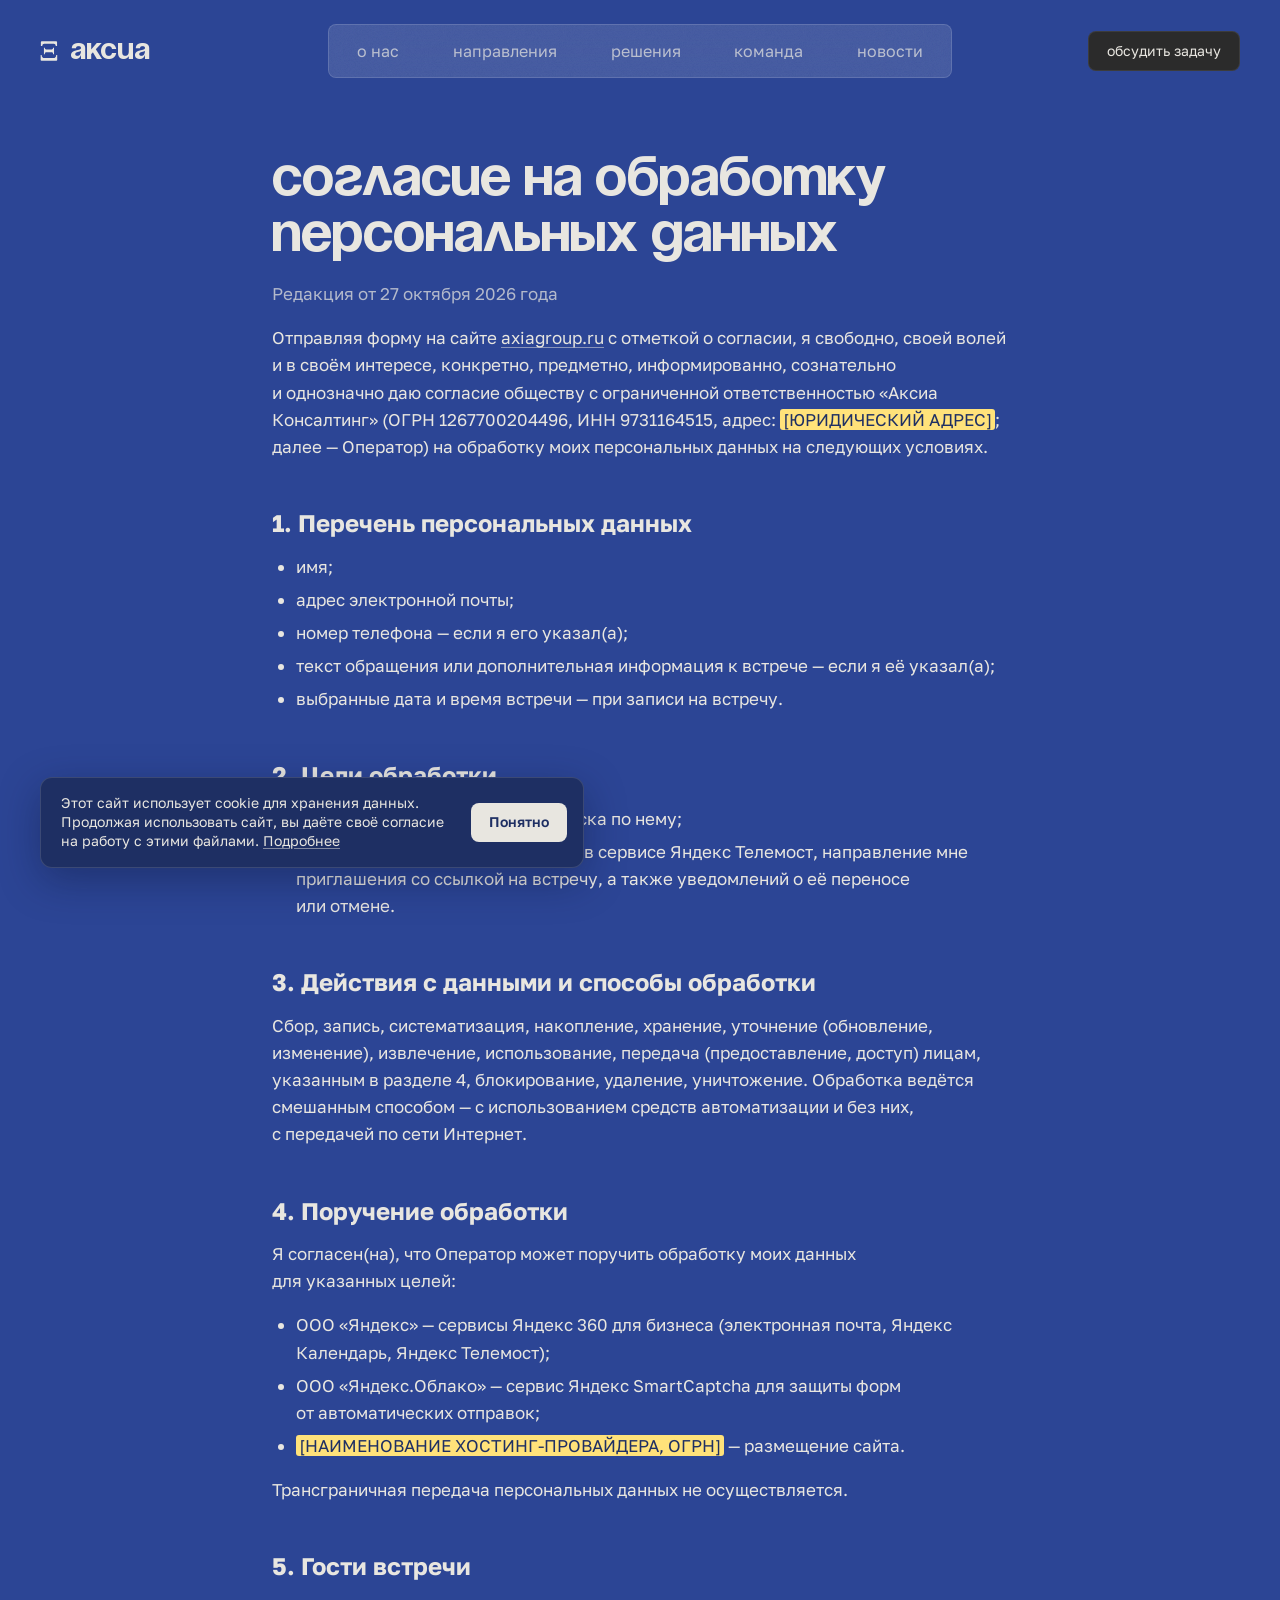
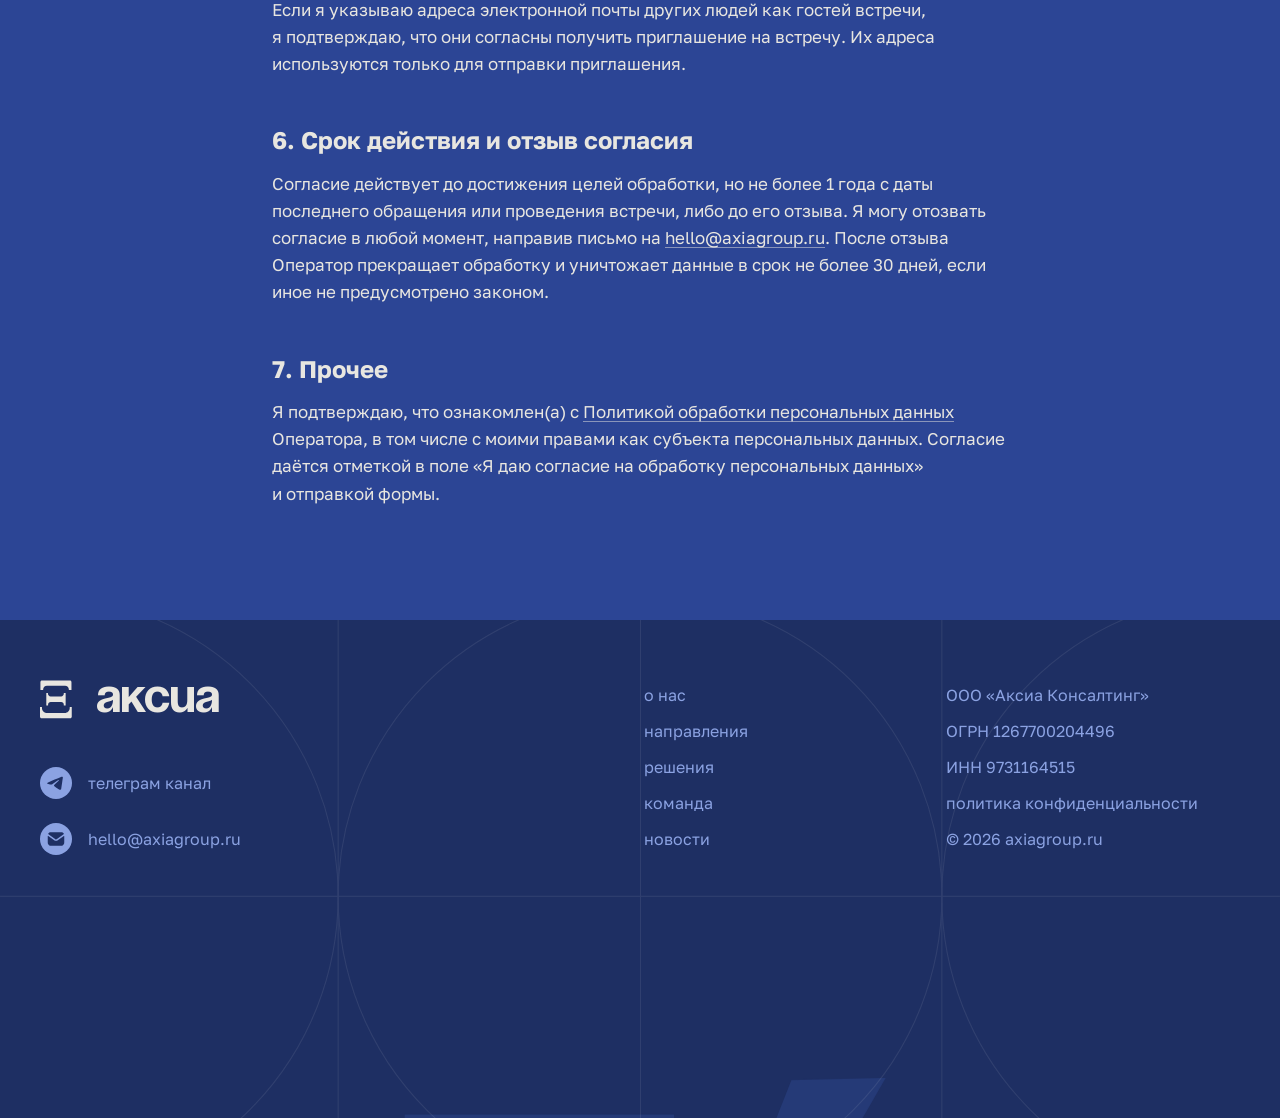
==== commit df5307b3: "Правки к сайту (версия от 27.10) - Подвал: ссылка на телеграм-канал t.me/axialogia (главная и внутре" ====
--- a/consent.html
+++ b/consent.html
@@ -39,7 +39,7 @@
 <button class="nav__toggle" type="button" aria-label="Разделы" aria-expanded="false" aria-controls="nav-body">
 <span class="nav__label">Документы</span>
 <svg class="nav__icon nav__icon--desk" viewBox="0 0 20 20" fill="currentColor" aria-hidden="true"><path d="M19.3438 2C19.7062 2 20 2.29381 20 2.65625V4.5H19.1299V4.32324C19.1299 3.96081 18.8361 3.66699 18.4736 3.66699H1.52539C1.16295 3.66699 0.869141 3.96081 0.869141 4.32324V4.5H0V2.65625C0 2.29381 0.293813 2 0.65625 2H19.3438Z"></path><path d="M0.65625 18C0.293813 18 2.56842e-08 17.7062 5.73694e-08 17.3437L2.18555e-07 15.5L0.870117 15.5L0.870117 15.6768C0.870117 16.0392 1.16393 16.333 1.52637 16.333L18.4746 16.333C18.837 16.333 19.1309 16.0392 19.1309 15.6768L19.1309 15.5L20 15.5L20 17.3438C20 17.7062 19.7062 18 19.3438 18L0.65625 18Z"></path><path d="M18.75 11.25H17.8203C17.7055 11.0573 17.4974 10.9268 17.2568 10.9268H2.74023C2.49965 10.9268 2.29157 11.0573 2.17676 11.25H1.25V8.75H2.10059C2.16808 9.0418 2.42793 9.2597 2.74023 9.25977H17.2568C17.5691 9.25971 17.829 9.0418 17.8965 8.75H18.75V11.25Z"></path></svg>
-<svg class="nav__icon nav__icon--touch" viewBox="0 0 20 20" fill="currentColor" aria-hidden="true"><rect x="0" y="5.75" width="20" height="1.5" rx="0.75"></rect><rect x="0" y="12.75" width="20" height="1.5" rx="0.75"></rect></svg>
+<svg class="nav__icon nav__icon--touch" viewBox="0 0 20 20" fill="currentColor" aria-hidden="true"><rect x="0" y="2.75" width="20" height="1.5" rx="0.75"></rect><rect x="1.25" y="9.25" width="17.5" height="1.5" rx="0.75"></rect><rect x="0" y="15.75" width="20" height="1.5" rx="0.75"></rect></svg>
 </button>
 </div>
 <div class="nav__body" id="nav-body">
@@ -113,7 +113,7 @@
 <div class="foot__brand">
 <a class="foot__logo" href="/" aria-label="аксиа — наверх"><svg class="foot__mark" viewBox="0 0 20 24" fill="currentColor" aria-hidden="true"><path d="M18.6973 0.181152C19.231 0.181152 19.664 0.613285 19.6641 1.14697V6.06494H18.0332V5.76807C18.0332 4.45692 16.9703 3.39404 15.6592 3.39404H4.3457C3.03457 3.39405 1.97168 4.45693 1.97168 5.76807V6.06494H0.263672V1.14697C0.263733 0.613284 0.696766 0.181152 1.23047 0.181152H18.6973Z"></path><path d="M0.966797 23.7444C0.433176 23.7444 0.000193059 23.3121 5.56181e-08 22.7786L4.02869e-07 16.7483L1.22559 16.7483L1.22559 17.2668C1.22559 18.9877 2.62092 20.3831 4.3418 20.3831L15.4697 20.3831C17.1906 20.3831 18.5859 18.9877 18.5859 17.2668L18.5859 16.7483L19.8457 16.7483L19.8457 22.7786C19.8455 23.3121 19.4125 23.7444 18.8789 23.7444L0.966797 23.7444Z"></path><path d="M16.0264 15.8191H14.8779V15.2634C14.8778 14.3623 14.1473 13.6318 13.2461 13.6316H6.67969C5.77852 13.6318 5.04802 14.3623 5.04785 15.2634V15.8191H3.93359V7.99292H4.96973V8.47534C4.9699 9.3765 5.7004 10.107 6.60156 10.1072H13.2422C14.1434 10.107 14.8739 9.3765 14.874 8.47534V7.99292H16.0264V15.8191Z"></path></svg><span class="foot__logo-word">аксиа</span></a>
 <ul class="foot__contacts">
-<li><a href="#telegram"><svg class="foot__ico foot__ico--tg" viewBox="0 0 32 32" fill="none" aria-hidden="true"><rect width="32" height="32" rx="16" fill="#8BA2E2"/><path d="M21.5322 9.74087C21.5322 9.74087 22.9892 9.17275 22.8678 10.5525C22.8273 11.1206 22.4631 13.109 22.1798 15.2598L21.2085 21.631C21.2085 21.631 21.1275 22.5643 20.399 22.7266C19.6705 22.8889 18.5778 22.1585 18.3754 21.9962C18.2135 21.8744 15.34 20.0483 14.3282 19.1555C14.0449 18.9121 13.7211 18.4251 14.3687 17.857L18.6183 13.7989C19.1039 13.312 19.5896 12.1757 17.566 13.5554L11.8999 17.4106C11.8999 17.4106 11.2524 17.8164 10.0382 17.4512L7.40753 16.6396C7.40753 16.6396 6.4362 16.0309 8.09556 15.4221C12.1428 13.5148 17.1208 11.567 21.5322 9.74087Z" fill="#1E2F63"/></svg><span>телеграм канал</span></a></li>
+<li><a href="https://t.me/axialogia" target="_blank" rel="noopener"><svg class="foot__ico foot__ico--tg" viewBox="0 0 32 32" fill="none" aria-hidden="true"><rect width="32" height="32" rx="16" fill="#8BA2E2"/><path d="M21.5322 9.74087C21.5322 9.74087 22.9892 9.17275 22.8678 10.5525C22.8273 11.1206 22.4631 13.109 22.1798 15.2598L21.2085 21.631C21.2085 21.631 21.1275 22.5643 20.399 22.7266C19.6705 22.8889 18.5778 22.1585 18.3754 21.9962C18.2135 21.8744 15.34 20.0483 14.3282 19.1555C14.0449 18.9121 13.7211 18.4251 14.3687 17.857L18.6183 13.7989C19.1039 13.312 19.5896 12.1757 17.566 13.5554L11.8999 17.4106C11.8999 17.4106 11.2524 17.8164 10.0382 17.4512L7.40753 16.6396C7.40753 16.6396 6.4362 16.0309 8.09556 15.4221C12.1428 13.5148 17.1208 11.567 21.5322 9.74087Z" fill="#1E2F63"/></svg><span>телеграм канал</span></a></li>
 <li><a href="mailto:hello@axiagroup.ru"><svg class="foot__ico foot__ico--mail" viewBox="0 0 32 32" fill="none" aria-hidden="true"><rect width="32" height="32" rx="16" fill="#8BA2E2"/><path d="M8.60014 13.1361C8.37519 12.9754 8.26272 12.8951 8.16466 12.8846C8.01801 12.869 7.87105 12.9447 7.7985 13.0731C7.74999 13.1589 7.75 13.2956 7.75 13.569V18.431C7.74999 19.0347 7.74998 19.533 7.78315 19.9389C7.81759 20.3604 7.89151 20.748 8.07698 21.112C8.3646 21.6765 8.82354 22.1354 9.38803 22.423C9.75203 22.6085 10.1396 22.6824 10.5611 22.7169C10.967 22.75 11.4653 22.75 12.069 22.75H19.931C20.5347 22.75 21.033 22.75 21.4389 22.7169C21.8604 22.6824 22.248 22.6085 22.612 22.423C23.1765 22.1354 23.6354 21.6765 23.923 21.112C24.1085 20.748 24.1824 20.3604 24.2169 19.9389C24.25 19.533 24.25 19.0347 24.25 18.431V13.569C24.25 13.435 24.25 13.368 24.2377 13.3212C24.1822 13.1097 23.9523 12.9892 23.7468 13.064C23.7013 13.0805 23.6455 13.1191 23.534 13.1964L17.7274 17.2165C17.3157 17.5024 16.9542 17.7534 16.5435 17.853C16.1843 17.94 15.8092 17.9373 15.4514 17.8449C15.0422 17.7394 14.6844 17.483 14.277 17.1911L8.60014 13.1361Z" fill="#1E2F63"/><path d="M23.5996 11.3265C23.7381 11.2307 23.8073 11.1828 23.8498 11.1057C23.8828 11.0458 23.9017 10.951 23.8941 10.8831C23.8844 10.7956 23.8472 10.7378 23.7729 10.6223C23.488 10.1797 23.078 9.81442 22.612 9.57698C22.248 9.39151 21.8604 9.31759 21.4389 9.28315C21.033 9.24998 20.5347 9.24999 19.931 9.25H12.069C11.4653 9.24999 10.967 9.24998 10.5611 9.28315C10.1396 9.31759 9.75203 9.39151 9.38803 9.57698C8.96876 9.79061 8.60635 10.0995 8.33077 10.475C8.24407 10.5932 8.20073 10.6522 8.18644 10.7419C8.17527 10.812 8.19087 10.9094 8.22337 10.9726C8.26493 11.0533 8.33702 11.1048 8.48119 11.2077L15.0625 15.9087C15.6079 16.2983 15.7237 16.3661 15.8261 16.3925C15.9454 16.4233 16.0704 16.4242 16.1902 16.3952C16.293 16.3702 16.4097 16.3042 16.9608 15.9227L23.5996 11.3265Z" fill="#1E2F63"/></svg><span>hello@axiagroup.ru</span></a></li>
 </ul>
 </div>
@@ -135,5 +135,6 @@
 </div>
 <script src="/assets/js/inner.js"></script>
 <script src="/assets/js/typograph.js"></script>
+<script src="/assets/js/cookies.js"></script>
 </body>
 </html>
--- a/assets/css/site.css
+++ b/assets/css/site.css
@@ -1,6 +1,6 @@
 /* аксиа — стили сайта. Базовый размер 16px, всё в rem.
    Раскладка: container queries по контейнеру .axia —
-   десктоп > 64rem, планшет ≤ 64rem, мобильный ≤ 40rem.
+   десктоп > 66rem, планшет ≤ 66rem, мобильный ≤ 40rem.
    Фон: на вертикальных экранах (portrait) — вертикальный паттерн. */
 
 @font-face {
@@ -91,8 +91,8 @@
   bottom: 0;
   width: 98.4%;
   height: auto;
-  /* svg выше видимой части: утапливаем низ букв за край экрана */
-  transform: translate(-50%, 38.2%);
+  /* svg выше видимой части: утапливаем низ букв за край экрана (по правкам — чуть меньше, буквы выше) */
+  transform: translate(-50%, 30%);
   pointer-events: none;
   user-select: none;
 }
@@ -212,15 +212,16 @@
 @media (hover: hover) { .nav:hover .nav__icon { color: var(--ink); } }
 .nav.is-open .nav__icon, .nav:has(:focus-visible) .nav__icon { color: var(--ink); }
 
-/* планшет и мобильный: простой бургер из двух полосок, по тапу превращается в крестик */
+/* планшет и мобильный: бургер из трёх полосок (как на десктопе), по тапу превращается в крестик */
 .nav__icon--touch { display: none; }
 .nav__icon--touch rect {
   transform-box: view-box;
   transform-origin: 10px 10px;
-  transition: transform 0.35s cubic-bezier(.65, 0, .35, 1);
-}
-.nav.is-open .nav__icon--touch rect:nth-of-type(1) { transform: rotate(45deg) translateY(3.5px); }
-.nav.is-open .nav__icon--touch rect:nth-of-type(2) { transform: rotate(-45deg) translateY(-3.5px); }
+  transition: transform 0.35s cubic-bezier(.65, 0, .35, 1), opacity 0.2s ease;
+}
+.nav.is-open .nav__icon--touch rect:nth-of-type(1) { transform: rotate(45deg) translateY(6.5px); }
+.nav.is-open .nav__icon--touch rect:nth-of-type(2) { opacity: 0; transform: scaleX(0.2); }
+.nav.is-open .nav__icon--touch rect:nth-of-type(3) { transform: rotate(-45deg) translateY(-6.5px); }
 
 
 
@@ -316,10 +317,10 @@
   line-height: 1.3;
 }
 
-/* ---------- ПЛАНШЕТ ≤ 64rem ----------
+/* ---------- ПЛАНШЕТ ≤ 66rem ----------
    лого переезжает в плашку меню, «Разделы» скрыты,
    «обсудить задачу» закреплена внизу экрана. */
-@container axia (max-width: 64rem) {
+@container axia (max-width: 66rem) {
   .nav__icon--desk { display: none; }
   .nav__icon--touch { display: block; color: var(--ink); }
   /* без ховера: меню открывается только по тапу */
@@ -492,7 +493,7 @@
 .dirs__title, .dirs__text { opacity: 0; transition: opacity 0.28s ease; }
 .dirs__slide.is-active .dirs__title, .dirs__slide.is-active .dirs__text { opacity: 1; }
 
-@container axia (max-width: 64rem) {
+@container axia (max-width: 66rem) {
   .dirs__title { font-size: 4rem; }
 }
 @container axia (max-width: 40rem) {
@@ -570,7 +571,7 @@
 }
 .appr__canvas { position: absolute; inset: 0; width: 100%; height: 100%; display: block; }
 
-@container axia (max-width: 64rem) {
+@container axia (max-width: 66rem) {
   .appr__stage { grid-template-rows: auto minmax(0, 1fr); }
   .appr__text { grid-column: 1 / -1; padding: 6.5rem var(--gutter) 2.5rem; }
   .appr__title { font-size: 4.5rem; }
@@ -641,7 +642,7 @@
   .team__item:nth-child(3) { top: calc(var(--team-line, 30rem) + 2 * var(--team-step, 20rem) - var(--team-d) / 2); }
   .team__name { margin-top: 1.25rem; }
 }
-@container axia (max-width: 64rem) { .team__title { font-size: 4rem; } }
+@container axia (max-width: 66rem) { .team__title { font-size: 4rem; } }
 @container axia (max-width: 40rem) {
   .team { --team-d: 40vw; }
   .team__title { font-size: 3rem; top: calc(var(--team-line, 30rem) - var(--team-d) / 2 - 6.5rem); }
@@ -913,7 +914,7 @@
 @keyframes modal-rise { from { opacity: 0; transform: translateY(1rem); } }
 
 /* планшет: одна колонка; нижняя фиксированная кнопка «обсудить задачу» прячется, когда мы уже в этом блоке */
-@container axia (max-width: 64rem) {
+@container axia (max-width: 66rem) {
   .meet { display: block; min-height: 0; }
   .meet::before { margin-bottom: -100vh; margin-bottom: -100dvh; }
   .meet__side { position: relative; height: auto; padding: 8rem 0 2.5rem; gap: 2.5rem; }
--- a/assets/css/page.css
+++ b/assets/css/page.css
@@ -3,6 +3,9 @@
    кнопки, карточки), растёт строго пропорционально ширине экрана до 2560 px; шире 2560 — размер
    не сбрасывается, а держится на уровне 2560 (≈ 28.4px на rem). Каркас в cqw растёт и так */
 html:root { font-size: clamp(16px, calc(100vw / 90), calc(2560px / 90)); }
+/* ПЛАНШЕТ шире 768 px (до 1056): макет нарисован на ширину 768 — всё в rem растёт пропорционально ширине экрана
+   (768 → 16px на rem, 1032 → 21.5px). Брейкпойнты в rem сдвигаются вместе с кеглем, поэтому планшет остаётся планшетом */
+@media (min-width: 769px) and (max-width: 1056px) { html:root { font-size: max(16px, calc(100vw / 48)); } }
 /* HERO, основной вариант: сетка без мерцания (статичный паттерн), поверх — поле из фраз,
    «αξία» собрана из букв того же текста. Вектор «αξία» скрыт и служит маской.
    Прежний вариант (WebGL-мерцание сетки) — свойство hero = "webgl" (артборд «Hero — исходный вариант»). */
@@ -31,7 +34,7 @@
   .axia.axia { --ring: calc(100cqw - 2 * var(--gutter)); }
 }
 /* ПОДХОД, десктоп: панель со словами вписана в круг (планшет и мобила — без изменений) */
-@container axia (width > 64rem) {
+@container axia (width > 66rem) {
   /* зона круга: от центральной вертикали экрана до правого края, по высоте — два шага сетки
      (от линии над центром до линии под ним; центральная линия стоит посередине экрана).
      Круг вписан в зону с полями 40px, справа всегда ровно var(--gutter), как у остального контента.
@@ -71,7 +74,7 @@
 /* ПОДХОД, планшет и мобильный: круг во всю ширину контент-зоны. Панель — квадрат во всю ширину экрана
    (прозрачный, круг со словами рисуется на холсте), поэтому секция растёт по высоте под контент.
    Сетка следующих секций сдвинута на лишнюю высоту «Подхода» (--appr-extra, считает скрипт) — шва нет. */
-@container axia (max-width: 64rem) {
+@container axia (max-width: 66rem) {
   .axia .appr { height: auto; }
   /* фон секции — обычный слой во всю её высоту (не закрепляется): сетка едет вместе с контентом */
   .axia .appr__bg { position: absolute; top: 0; left: 0; right: 0; height: 100%; }
@@ -102,7 +105,7 @@
 }
 /* КОМАНДА, планшет (вертикальный): фото шириной в две колонки (поля 40, межколонник 8), шаг между фото — две линии сетки */
 @media (orientation: portrait) {
-  @container axia (width > 40rem) and (width <= 64rem) {
+  @container axia (width > 40rem) and (width <= 66rem) {
     .axia .team { --team-d: calc((100vw - 2 * 2.5rem - 3 * 0.5rem) / 2 + 0.5rem); }
   }
 }
@@ -142,7 +145,7 @@
 .axia .sol__title {
   position: absolute; left: var(--gutter); right: var(--gutter);
   bottom: calc(100% - var(--sol-cy, 60vh) + var(--sol-d) / 2 + 3.5rem);
-  margin: 0; text-align: center;
+  margin: 0; text-align: left;
   font-family: var(--font-display); font-weight: 700; font-size: 4.5rem; line-height: 0.95;
 }
 .axia .sol__track {
@@ -181,8 +184,8 @@
   transition: transform 0.45s cubic-bezier(0.5, 0, 0.2, 1), background-color 0.3s linear;
 }
 /* наведение: номер и ромб въезжают внутрь круга и становятся синими — номер сверху над описанием, ромб снизу под ним */
-@container axia (max-width: 64rem) { .axia .sol__item.is-open .sol__num { transform: translate(-50%, calc(var(--sol-d) * 0.0353)); color: #2c4595; } }
-@container axia (max-width: 64rem) { .axia .sol__item.is-open .sol__dot { transform: translateY(calc(var(--sol-d) * -0.0353 - 0.6629rem)) rotate(45deg); background-color: #2c4595; } }
+@container axia (max-width: 66rem) { .axia .sol__item.is-open .sol__num { transform: translate(-50%, calc(var(--sol-d) * 0.0353)); color: #2c4595; } }
+@container axia (max-width: 66rem) { .axia .sol__item.is-open .sol__dot { transform: translateY(calc(var(--sol-d) * -0.0353 - 0.6629rem)) rotate(45deg); background-color: #2c4595; } }
 .axia .sol__name { margin: 0; font-weight: 600; font-size: calc(var(--sol-d) * 0.076); line-height: 1.3; transition: opacity 0.2s ease; }
 .axia .sol__desc {
   /* текст вписан в круг: слева и справа — «обтекатели» с формой круга (shape-outside), строки короче
@@ -196,19 +199,19 @@
 .axia .sol__fl { float: left;  shape-outside: radial-gradient(circle at 100% 50%, transparent calc(var(--sol-d) * 0.455), #000 calc(var(--sol-d) * 0.455 + 1px)); }
 .axia .sol__fr { float: right; shape-outside: radial-gradient(circle at 0% 50%,   transparent calc(var(--sol-d) * 0.455), #000 calc(var(--sol-d) * 0.455 + 1px)); }
 .axia .sol__tx { display: block; margin-top: var(--tx-mt, 30%); }
-@container axia (max-width: 64rem) { .axia .sol__item.is-open .sol__card { background-color: #fbfbef; } }
-@container axia (max-width: 64rem) { .axia .sol__item.is-open .sol__card::before { opacity: 0; } }
-@container axia (max-width: 64rem) { .axia .sol__item.is-open .sol__name { opacity: 0; } }
-@container axia (max-width: 64rem) { .axia .sol__item.is-open .sol__desc { opacity: 1; } }
+@container axia (max-width: 66rem) { .axia .sol__item.is-open .sol__card { background-color: #fbfbef; } }
+@container axia (max-width: 66rem) { .axia .sol__item.is-open .sol__card::before { opacity: 0; } }
+@container axia (max-width: 66rem) { .axia .sol__item.is-open .sol__name { opacity: 0; } }
+@container axia (max-width: 66rem) { .axia .sol__item.is-open .sol__desc { opacity: 1; } }
 .axia .sol__item:focus-visible .sol__card { outline: 2px solid #fbfbef; outline-offset: 4px; }
-@container axia (max-width: 64rem) {
+@container axia (max-width: 66rem) {
   .axia .sol { --sol-d: 46cqw; --sol-step: calc(var(--sol-d) + 2rem); }
   /* номер стоит на верхней точке круга и выступает над ним — отступ от заголовка считаем от верха номера */
   .axia .sol__title { font-size: 4rem; bottom: calc(100% - var(--sol-cy, 60vh) + var(--sol-d) / 2 + var(--sol-d) * 0.1 + 3.5rem); }
 }
 @container axia (max-width: 40rem) {
   .axia .sol { --sol-d: calc(100cqw - 4rem); --sol-step: calc(var(--sol-d) + 1rem); }
-  .axia .sol__title { font-size: 3rem; bottom: calc(100% - var(--sol-cy, 60vh) + var(--sol-d) / 2 + var(--sol-d) * 0.1 + 2.5rem); }
+  .axia .sol__title { font-size: min(3rem, 10cqw); bottom: calc(100% - var(--sol-cy, 60vh) + var(--sol-d) / 2 + var(--sol-d) * 0.1 + 2.5rem); }   /* «к нам приходят?» помещается в строку */
 }
 /* «Решения» стоят между «Подходом» и «Командой»: сетка следующих секций сдвинута ещё на экран (фон «Решений» закреплён и занимает ровно экран) */
 .axia .team::before {
@@ -230,7 +233,7 @@
   .axia .team__anchor { top: calc(var(--team-line, 30rem) - var(--team-d) / 2 - 6.5rem); height: calc(var(--team-d) + 6.5rem + 5rem); }
 }
 /* ШАПКА, десктоп: «обсудить задачу» — тёмная кнопка, как на планшете и мобильном (остаётся вверху справа) */
-@container axia (width > 64rem) {
+@container axia (width > 66rem) {
   .axia .header .cta {
     display: inline-flex; align-items: center; justify-content: center;
     height: 2.5rem; padding: 0 1.125rem; font-size: 0.875rem;   /* компактнее: 40 px высота, кегль 14 */
@@ -241,7 +244,7 @@
   .axia .header .cta::after { display: none; }
   .axia .header .cta:active { color: var(--ink); background: #1c1c1c; }
 }
-@media (hover: hover) { @container axia (width > 64rem) { .axia .header .cta:hover { opacity: 1; color: var(--ink); background: #333333; } } }
+@media (hover: hover) { @container axia (width > 66rem) { .axia .header .cta:hover { opacity: 1; color: var(--ink); background: #333333; } } }
 /* ---------- КОМАНДА (по макету): светлый экран, большое фото по центру, описание справа, переключатель — кружки слева внизу ----------
    Фото на белом фоне смешиваются с фоном секции (multiply), поэтому сливаются с градиентом снизу. */
 .axia .team { height: auto; z-index: 2; }                 /* z 2 — над «заглушкой низа экрана» (синий градиент) */
@@ -305,7 +308,7 @@
   .axia .tm__more:hover .tm__arrow { transform: translateX(0.25rem); }
 }
 .axia .tm__more:focus-visible { outline: 2px solid var(--tm-ink); outline-offset: 3px; border-radius: 0.125rem; }
-@container axia (max-width: 64rem) { .axia .tm__more { margin-top: 1.5rem; } }   /* планшет и мобильный: сразу под описанием */
+@container axia (max-width: 66rem) { .axia .tm__more { margin-top: 1.5rem; } }   /* планшет и мобильный: сразу под описанием */
 .axia .tm__thumbs { position: absolute; left: var(--gutter); bottom: 1.75rem; z-index: 2; order: 3; display: flex; gap: 1rem; }
 .axia .tm__thumb {
   all: unset; box-sizing: border-box; position: relative; flex: none;
@@ -326,14 +329,14 @@
 .axia .tm__photo { transform: translate(-50%, var(--tm-dy, 0%)); }
 .axia .tm__photo:nth-child(1) { --tm-dy: -4.5%; }
 /* ПЛАНШЕТ: текст слева, фото справа (низ уходит за край экрана), кружки по центру над кнопкой «обсудить задачу» */
-@container axia (max-width: 64rem) {
+@container axia (max-width: 66rem) {
   .axia .tm {
     height: 100vh; height: 100dvh; min-height: 46rem;
     display: flex; flex-direction: column;
     padding: 8.25rem var(--gutter) 0;
   }
   .axia .tm__title { margin: 0; font-size: 4rem; white-space: nowrap; }
-  .axia .tm__br { display: none; }   /* на планшете заголовок в одну строку */
+  .axia .tm__br { display: inline; }   /* «ключевая / команда» — в две строки и на планшете */
   .axia .tm__photo { top: auto; bottom: -6%; left: 84%; height: min(93%, 124cqw); }
   .axia .tm__info { margin: 3rem 0 0; max-width: 20.5rem; }
   .axia .tm__name, .axia .tm__role { font-size: 1.25rem; }
@@ -371,7 +374,7 @@
    сжимается к центру до компактного вида (подпись раздела + бургер). Шире, чем колонка меню, — на --nav-x с каждой стороны,
    но не заходя на логотип и кнопку */
 .nav__row { display: none; }
-@container axia (width > 64rem) {
+@container axia (width > 66rem) {
   .axia .nav {
     --nav-x: max(0px, min(7.5rem, (100cqw - 2 * var(--gutter) - 24rem - 3rem) / 2 - 11rem));
     left: 0; right: 0;
@@ -459,7 +462,7 @@
 @media (hover: hover) { .axia .foot__col a:hover { color: #e8e6e0; } }
 .axia .foot__col a:focus-visible { outline: 2px solid #e8e6e0; outline-offset: 3px; border-radius: 0.125rem; }
 /* планшет: колонки 2 × 2 */
-@container axia (max-width: 64rem) {
+@container axia (max-width: 66rem) {
   .axia .foot { padding-top: 3rem; padding-bottom: 3rem; }
   .axia .foot__logo { font-size: 3rem; gap: 1.5rem; }
   .axia .foot__mark { width: 2rem; height: 2.5rem; }
@@ -506,7 +509,7 @@
 }
 .axia .who__title { margin: 0; font-family: var(--font-display); font-weight: 700; font-size: 4.5rem; line-height: 0.95; letter-spacing: 0; white-space: nowrap; }
 .axia .who__text { margin: 0; font-size: 1.125rem; line-height: 1.4; }
-@container axia (max-width: 64rem) {
+@container axia (max-width: 66rem) {
   .axia .who__title { font-size: 4rem; }
 }
 @container axia (max-width: 40rem) {
@@ -524,21 +527,21 @@
 .axia .dirs__tail { display: none; }
 .axia .dv__title {
   position: absolute; left: var(--gutter); right: var(--gutter); top: 9.5rem; z-index: 2;
-  margin: 0; text-align: center;
+  margin: 0; text-align: left;
   font-family: var(--font-display); font-weight: 700; font-size: 4.5rem; line-height: 0.95; letter-spacing: 0;
   text-box: trim-both ex alphabetic;
 }
 .axia .dv__svg { position: absolute; inset: 0; width: 100%; height: 100%; z-index: 1; overflow: visible; pointer-events: none; }
-.axia .dv-p { fill: #4d6ac5; }
+.axia .dv-p { fill: #1e2f63; }   /* цвет карточек — как у панели с календарём (.cal) */
 .axia .dv__cards { list-style: none; margin: 0; padding: 0; position: absolute; inset: 0; z-index: 2; pointer-events: none; }
 .axia .dv__card {
   position: absolute; box-sizing: border-box; padding: 1.25rem;
   display: flex; flex-direction: column; gap: 0.75rem; overflow: hidden;
   opacity: var(--dv-t, 0); transform: translateY(calc((1 - var(--dv-t, 0)) * 0.75rem));
 }
-.axia .dv__name { margin: 0; font-size: 1.125rem; font-weight: 600; line-height: 1.3; color: #e8e6e0; text-wrap: wrap; }
+.axia .dv__name { margin: 0; font-size: 1.5rem; font-weight: 600; line-height: 1.2; color: #e8e6e0; text-wrap: wrap; }
 .axia .dv__desc { margin: 0; font-size: 0.9375rem; line-height: 1.3; color: rgba(232, 230, 224, 0.88); text-wrap: wrap; }
-@container axia (max-width: 64rem) {
+@container axia (max-width: 66rem) {
   .axia .dv__title { font-size: 4rem; top: 8.25rem; }
   .axia .dv__card { padding: 1rem; gap: 0.5rem; }
   .axia .dv__name { font-size: 1rem; }
@@ -580,7 +583,7 @@
 .axia .book:has(.consent__box:not(:checked)) button[type="submit"] { opacity: 0.4; pointer-events: none; cursor: default; }
 /* ОБСУДИТЬ ЗАДАЧУ, десктоп: заголовок и панель записи справа начинаются на одной высоте
    (блок заголовка обрезан по высоте букв, отступ сверху у панели = положение заголовка, его считает скрипт) */
-@container axia (width > 64rem) {
+@container axia (width > 66rem) {
   .axia .meet__title { text-box: trim-both cap alphabetic; }
   .axia .meet__main { padding-top: var(--meet-pt, 7rem); padding-bottom: 3rem; justify-content: flex-start; }
 }
@@ -589,7 +592,7 @@
 /* ПОДХОД без круга со словами: обычный экран (без перехода в «Решения»), заголовок и текст — по центру */
 .axia .appr, .axia .appr.appr { height: calc(100vh + var(--appr-g, 0px)); height: calc(100dvh + var(--appr-g, 0px)); margin-bottom: 0; }
 /* фон «Подхода» на десктопе выше экрана на --appr-g (сетка идёт дальше обычным скроллом), текст закреплён на это время */
-@container axia (width > 64rem) {
+@container axia (width > 66rem) {
   .axia .appr .appr__bg { height: calc(100vh + var(--appr-g, 0px)); height: calc(100dvh + var(--appr-g, 0px)); }
   .axia .appr .appr__stage { margin-top: calc(-100vh - var(--appr-g, 0px)); margin-top: calc(-100dvh - var(--appr-g, 0px)); }
 }
@@ -598,7 +601,7 @@
   padding: 7rem var(--gutter) 4rem;
 }
 .axia .appr .appr__copy { max-width: 36rem; }
-@container axia (max-width: 64rem) {
+@container axia (max-width: 66rem) {
   .axia .appr, .axia .appr.appr { height: auto; }
   .axia .appr .appr__stage { min-height: 100vh; min-height: 100dvh; grid-template-rows: 1fr; }
 }
@@ -619,7 +622,7 @@
 }
 /* HERO, десктоп: «аксиа» левым краем ровно на вертикальной линии сетки (316.5 из 1200 ширины),
    а не на начале колонки (они расходятся на несколько пикселей); 0.01em — левый отступ буквы «α» */
-@container axia (width > 64rem) {
+@container axia (width > 66rem) {
   .axia .intro__title { margin-left: calc(1.375cqw - 1.375rem - 0.01em); }
 }
 /* КОМАНДА, десктоп (обновлённый макет): белый фон; под заголовком — список участников (аватар, имя, должность),
@@ -627,7 +630,7 @@
 .tm__tx { display: none; }
 .axia .tm__desc p { margin: 0; }
 .axia .tm__desc p + p { margin-top: 0.67em; }
-@container axia (width > 64rem) {
+@container axia (width > 66rem) {
   .axia .tm { background: #ffffff; }
   /* список — по ширине первой колонки сетки, прижат к низу экрана */
   .axia .tm__thumbs {
@@ -647,7 +650,8 @@
   /* точка выбранного — слева от аватара */
   .axia .tm__thumb::before { left: -1.0625rem; top: 50%; margin: -0.3125rem 0 0; background: #e7dddd; }
   @media (hover: hover) { .axia .tm__thumb:hover img { transform: none; } .axia .tm__thumb:hover .tm__tn { color: #333333; } }
-  .axia .tm__desc { margin-top: 1.125rem; font-size: 0.9375rem; line-height: 1.2; }
+  /* --tm-k ставит скрипт: на невысоких экранах описание уменьшается, чтобы «основное» и «подробнее» влезли каждое на свою страницу */
+  .axia .tm__desc { margin-top: 1.125rem; font-size: calc(0.9375rem * var(--tm-k, 1)); line-height: 1.2; }
   .axia .tm__desc p + p { margin-top: 0.83em; }
 }
 /* КОМАНДА: описание в две страницы (основное / подробнее), переключение стрелками внизу колонки */
@@ -666,13 +670,13 @@
 @media (hover: hover) { .axia .tm__arr:hover { background: var(--tm-ink); border-color: var(--tm-ink); color: #ffffff; } }
 .axia .tm__arr:focus-visible { outline: 2px solid var(--tm-ink); outline-offset: 2px; }
 .axia .tm__arr.is-off { opacity: 0.3; pointer-events: none; cursor: default; }
-@container axia (max-width: 64rem) { .axia .tm__nav { margin-top: 0; } }
+@container axia (max-width: 66rem) { .axia .tm__nav { margin-top: 0; } }
 /* десктоп: низ стрелок — на том же расстоянии от низа экрана, что и низ списка аватаров (2rem) */
-@container axia (width > 64rem) { .axia .tm__info { margin-bottom: 2rem; } }
+@container axia (width > 66rem) { .axia .tm__info { margin-bottom: 2rem; } }
 /* высоту блока описания задаёт только видимая страница (иначе длинный доп. текст выталкивал стрелки ниже края);
    если текст всё равно не помещается на низком экране — он прокручивается внутри, а стрелки всегда стоят внизу */
 .axia .tm__flow { position: relative; }
-@container axia (width > 64rem) {
+@container axia (width > 66rem) {
   /* колонка описания занимает всё место между должностью и стрелками; лишние абзацы уходят на следующую страницу */
   .axia .tm__flow { flex: 1 1 0; min-height: 0; overflow: hidden; }
   .axia .tm__nav { flex: none; }
@@ -699,7 +703,7 @@
 .axia .tm__pgbtn.is-off { opacity: 0.3; pointer-events: none; }
 .axia .tm__flow .tm__desc { margin-top: 0.875rem; }
 .axia .tm__mail { flex: none; font-size: 1rem; }
-@container axia (width > 64rem) {
+@container axia (width > 66rem) {
   .axia .tm__flow { flex: 1 1 0; min-height: 0; overflow: hidden; }
   .axia .tm__mail { margin-top: auto; padding-top: 1.25rem; font-size: 1rem; }
 }
@@ -725,7 +729,7 @@
 .axia .foot > .foot__col { position: relative; z-index: 2; grid-row: 1; }
 .axia .foot__col--nav { grid-column: 3; }
 .axia .foot__col--legal { grid-column: 4; }
-@container axia (max-width: 64rem) {
+@container axia (max-width: 66rem) {
   .axia .foot { padding: 3.5rem var(--gutter) 3.5rem; row-gap: 3rem; }
   .axia .foot__brand { grid-column: 1 / -1; grid-row: 1; grid-template-rows: auto auto; }
   .axia .foot__brand .foot__logo { grid-row: 1; margin-bottom: 1.5rem; }
@@ -744,18 +748,18 @@
 .axia .tm__card *::selection, .axia .tm__thumbs *::selection { background: transparent; color: inherit; }
 .axia .tm__mail::selection { background: #b4d5fe; }
 /* КОМАНДА, десктоп: почта — сразу под должностью (где были стрелки), «О Ксении · 1/2» со стрелками — внизу колонки */
-@container axia (width > 64rem) {
+@container axia (width > 66rem) {
   .axia .tm__card > .tm__mail { order: 1; margin-top: 1rem; padding-top: 0; }
   .axia .tm__card > .tm__flow { order: 2; }
   .axia .tm__card > .tm__pager { order: 3; flex: none; margin-top: 0; padding-top: 1.25rem; }
 }
 /* КОМАНДА, ПЛАНШЕТ: список участников (аватар, имя, должность) — сразу под заголовком, как на десктопе; ниже — описание */
-@container axia (40rem < width <= 64rem) {
+@container axia (40rem < width <= 66rem) {
   .axia .tm { height: auto; min-height: 100vh; min-height: 100dvh; padding-bottom: calc(1rem + var(--bar-h, 3.5rem) + 2rem); background: #ffffff; }
   .axia .tm__thumbs {
     position: relative; left: auto; bottom: auto; transform: none; order: 3;
     flex-direction: column; align-items: stretch; gap: 0.875rem;
-    width: 100%; max-width: 20.5rem; margin-top: 2.5rem;
+    width: 100%; max-width: 20.5rem; margin-top: 3.5rem;
   }
   .axia .tm__thumb {
     width: auto; height: auto; background: none; border-radius: 0;
@@ -797,7 +801,7 @@
 .axia .foot__contacts a { color: #8ba2e2; }
 @media (hover: hover) { .axia .foot__contacts a:hover { color: #e8e6e0; } }
 .axia .foot__ico { width: 2rem; height: 2rem; margin-block: calc((1.3em - 2rem) / 2); }
-@container axia (width > 64rem) {
+@container axia (width > 66rem) {
   .axia .foot { padding-top: 3.5rem; }
   .axia .foot__brand { display: flex; flex-direction: column; align-items: flex-start; align-self: stretch; }
   .axia .foot__brand .foot__logo { font-size: 3rem; gap: 1.5rem; }
@@ -809,12 +813,12 @@
   .axia .foot > .foot__col { padding-top: 0.5625rem; gap: 0.95rem; }
 }
 /* НАПРАВЛЕНИЯ, десктоп (макет): иллюстрация сверху по центру карточки, ниже — название и описание */
-@container axia (width > 64rem) { .axia .dv__br { display: none; } }   /* десктоп: название карточки в одну строку, если помещается */
+@container axia (width > 66rem) { .axia .dv__br { display: inline; } }   /* десктоп: название карточки в одну строку, если помещается */
 .axia .dv__ill { display: none; }
-@container axia (width > 64rem) {
+@container axia (width > 66rem) {
   .axia .dv__title { top: 8rem; }
-  .axia .dv-p { fill: #4f6bc4; }
-  .axia .dv__card { padding: 0 1.25rem 1.25rem; gap: 0.5rem; }
+  .axia .dv-p { fill: #1e2f63; }
+  .axia .dv__card { padding: 0 1.25rem 1.25rem; gap: 0.75rem; }
   .axia .dv__ill { display: flex; justify-content: center; flex: 1 1 0; min-height: 0; margin-bottom: 0.25rem; }
   .axia .dv__ill .dv__art { display: block; height: 100%; width: auto; aspect-ratio: 408 / 398; max-width: 64%; overflow: visible; }   /* иллюстрация — по центру свободного места над текстом */
   .axia .dv__card { pointer-events: auto; }
@@ -860,20 +864,20 @@
 .axia .foot__wl2 { clip-path: inset(0 44.88% 0 29.04%); transition-delay: 0.17s; }
 .axia .foot__wl3 { clip-path: inset(0 28.7% 0 55.12%); transition-delay: 0.29s; }
 .axia .foot__wl4 { clip-path: inset(0 0 0 71.3%); transition-delay: 0.41s; }
-/* десктоп (по макету): подвал ≈ 39% ширины по высоте, верх «ξ» на 11% ширины ниже края подвала,
+/* десктоп (по макету): подвал ≈ 39% ширины по высоте, верх «ξ» на 8% ширины ниже края подвала,
    низ букв срезан нижним краем */
-@container axia (width > 64rem) {
+@container axia (width > 66rem) {
   .axia .foot { min-height: 38.9cqw; align-content: start; }
-  .axia .foot__word { top: 11.15cqw; }
+  .axia .foot__word { top: 8cqw; }   /* по правкам «αξία» чуть выше (было 11.15cqw) */
 }
 @media (prefers-reduced-motion: reduce) { .axia .foot__word { transform: none; transition: none; } }
 /* ===== ПЛАНШЕТ (правки) ===== */
 @keyframes dvo-pop { 0% { transform: none; } 45% { transform: scale(1.05); } 100% { transform: none; } }
 @keyframes dvo-face-k { 0% { opacity: 0; } 45% { opacity: 0.16; } 100% { opacity: 0; } }
-@container axia (40rem < width <= 64rem) {
+@container axia (40rem < width <= 66rem) {
   /* НАПРАВЛЕНИЯ: иллюстрации как на десктопе; анимации всех трёх проигрываются разом, когда карточки на экране
      (--dv-play ставит скрипт: paused → running) */
-  .axia .dv-p { fill: #4f6bc4; }
+  .axia .dv-p { fill: #1e2f63; }
   .axia .dv__card { padding: 0 1rem 1rem; gap: 0.5rem; }
   .axia .dv__ill { display: flex; justify-content: center; flex: 1 1 0; min-height: 0; margin-bottom: 0.25rem; }
   .axia .dv__ill .dv__art { display: block; height: 100%; width: auto; aspect-ratio: 408 / 398; max-width: 82%; overflow: visible; }
@@ -907,7 +911,7 @@
 @media (prefers-reduced-motion: reduce) { .axia .dv__card .dv__art * { animation: none !important; } }
 /* РЕШЕНИЯ, десктоп: заголовок — по центру свободной зоны между низом шапки (4.875rem) и верхом номеров кругов
    (номер стоит на верхней точке круга и выступает над ней на ≈0.081 диаметра) */
-@container axia (width > 64rem) {
+@container axia (width > 66rem) {
   .axia .sol__title {
     bottom: auto; text-box: trim-both ex alphabetic;
     top: calc((4.875rem + var(--sol-cy, 60vh) - var(--sol-d) / 2 - var(--sol-d) * 0.081) / 2);
@@ -915,7 +919,7 @@
   }
 }
 /* РЕШЕНИЯ, десктоп: отступ снизу до «Команды» (--sol-pb считает скрипт); в нём сетка продолжается без шва */
-@container axia (width > 64rem) {
+@container axia (width > 66rem) {
   .axia .sol {
     padding-bottom: var(--sol-pb, 0px);
     background: var(--bg) url("../img/pattern.svg") center top / 100% auto repeat-y;
@@ -923,14 +927,13 @@
   }
 }
 /* ===== О НАС (по черновику, без «αξία» на фоне) =====
-   Секция закреплена: высота = экран + S (S кратно высоте плитки паттерна — сетка дальше без шва).
-   Слева — заголовок, справа — два абзаца сменяют друг друга по фейду (--ab-f 0 → 1 ставит скрипт по прокрутке). */
-.axia .ab { position: relative; height: var(--who-h, 250vh); }
-/* фон-сетка и экран с текстом — два отдельных закреплённых слоя: сетка (z 0) под «заглушкой низа экрана» (z 1),
-   текст (z 2) — над ней */
-.axia .ab__pin { position: sticky; top: 0; z-index: 2; height: 100vh; height: 100dvh; margin-top: -100vh; margin-top: -100dvh; }
+   Один экран без закрепления (высоту --who-h ставит скрипт: экран или сколько нужно тексту).
+   Слева — заголовок, справа — три абзаца сразу, без смены по фейду. */
+.axia .ab { position: relative; height: var(--who-h, 100vh); }
+/* фон-сетка (z 0) и текст (z 2) — отдельные слои; между ними «заглушка низа экрана» (z 1) */
+.axia .ab__pin { position: absolute; inset: 0; z-index: 2; }
 .axia .ab__bg {
-  position: sticky; top: 0; z-index: 0; height: 100vh; height: 100dvh;
+  position: absolute; inset: 0; z-index: 0;
   background: var(--bg) url("../img/pattern.svg") center top / 100% auto repeat-y;
   background-position-y: calc(var(--pat-phase, 0px) - 100vh);
   background-position-y: calc(var(--pat-phase, 0px) - 100dvh);
@@ -946,24 +949,20 @@
   font-family: var(--font-display); font-weight: 700; letter-spacing: 0;
   font-size: clamp(2.25rem, 4cqw, 3.75rem); line-height: 1.08; color: #e8e6e0;
 }
-.axia .ab__side { grid-column: 3 / 5; display: grid; }
+.axia .ab__side { grid-column: 3 / 5; display: flex; flex-direction: column; gap: 1em; }
 .axia .ab__text {
-  grid-area: 1 / 1; margin: 0;
+  margin: 0;
   font-size: clamp(1.125rem, 2.33cqw, 2rem); line-height: 1.22; color: #e8e6e0;
-  will-change: opacity, transform;
-}
-/* по очереди: первый гаснет (первая половина), затем проявляется второй — без наложения текстов */
-.axia .ab__text--1 { opacity: max(0, 1 - 2 * var(--ab-f, 0)); transform: translate3d(0, calc(var(--ab-f, 0) * -1rem), 0); }
-.axia .ab__text--2 { opacity: max(0, 2 * var(--ab-f, 0) - 1); transform: translate3d(0, calc((1 - var(--ab-f, 0)) * 1rem), 0); }
-/* десктоп: заголовок слева мельче — больше воздуха между ним и текстом справа */
-@container axia (width > 64rem) {
-  .axia .ab__title { font-size: clamp(1.875rem, 3.1cqw, 3rem); padding-right: 5cqw; }
-  .axia .ab__text { font-size: clamp(1rem, 1.75cqw, 1.625rem); line-height: 1.32; }   /* правый текст — мельче */
-  /* блок — по центру места ПОД шапкой (под меню), а не всего экрана: визуальный центр чуть ниже середины */
-  .axia .ab__content { align-content: center; padding-top: 5.5rem; padding-bottom: 0; }   /* заголовок не доходит до правого текста: зазор ≈ 5% ширины + промежуток сетки */
+}
+/* десктоп: левая колонка с заголовком шире половины экрана, справа — три абзаца */
+@container axia (width > 66rem) {
+  .axia .ab__content { grid-template-columns: minmax(0, 1.3fr) minmax(0, 1fr); align-content: center; padding-top: 5.5rem; padding-bottom: 0; }
+  .axia .ab__title { grid-column: 1; font-size: clamp(1.875rem, 3.1cqw, 3rem); padding-right: 3cqw; }
+  .axia .ab__side { grid-column: 2; font-size: clamp(1rem, 1.6cqw, 1.5rem); }
+  .axia .ab__text { font-size: 1em; line-height: 1.32; }
 }
 /* планшет и мобильный: заголовок сверху во всю ширину, абзацы под ним */
-@container axia (max-width: 64rem) {
+@container axia (max-width: 66rem) {
   .axia .ab__content { display: flex; flex-direction: column; gap: 2rem; padding-top: 9rem; }
   .axia .ab__title { font-size: clamp(2rem, 6cqw, 3rem); }
 }
@@ -975,24 +974,20 @@
 /* НАПРАВЛЕНИЯ (десктоп и планшет): сверху название и описание, иллюстрация внизу — у всех карточек одной высоты
    и прижата к низу, поэтому все три стоят на одном уровне, независимо от длины текста */
 @container axia (width > 40rem) {
-  .axia .dv__card { padding: 1.25rem; }
+  .axia .dv__card { padding: 2rem; }
   .axia .dv__name { order: 1; }
   .axia .dv__desc { order: 2; }
   .axia .dv__ill { order: 3; flex: none; height: 50%; margin: auto 0 0; align-items: center; }
 }
-@container axia (40rem < width <= 64rem) { .axia .dv__card { padding: 1rem; } .axia .dv__ill { height: 42%; } }
-/* «О НАС», ПЛАНШЕТ И МОБИЛЬНЫЙ: без закрепления и смены абзацев — оба абзаца сразу, друг под другом
-   (планшет — один экран, мобильный — сколько нужно тексту) */
-@container axia (max-width: 64rem) {
-  .axia .ab__bg { position: absolute; inset: 0; height: auto; }
-  .axia .ab__pin { position: absolute; inset: 0; height: auto; margin: 0; }
-  .axia .ab__side { display: flex; flex-direction: column; gap: 1.25rem; }
-  .axia .ab__text--1, .axia .ab__text--2 { opacity: 1; transform: none; }
-  /* блок — по центру экрана по вертикали (одинаковые поля сверху и снизу — под шапку и кнопку «обсудить задачу») */
+@container axia (40rem < width <= 66rem) { .axia .dv__card { padding: 1rem; } .axia .dv__ill { height: 42%; } }
+/* «О НАС», ПЛАНШЕТ И МОБИЛЬНЫЙ: блок — по центру экрана по вертикали (одинаковые поля сверху и снизу — под шапку
+   и кнопку «обсудить задачу»); мобильный — сколько нужно тексту */
+@container axia (max-width: 66rem) {
+  .axia .ab__side { gap: 1.25rem; }
   .axia .ab__content { justify-content: center; padding-top: 6rem; padding-bottom: 6rem; }
 }
 /* НАПРАВЛЕНИЯ, десктоп: иллюстрации крупнее */
-@container axia (width > 64rem) {
+@container axia (width > 66rem) {
   .axia .dv__ill { height: 56%; }
   .axia .dv__ill .dv__art { max-width: 80%; }
 }
@@ -1002,7 +997,7 @@
   .axia .dv__ill { position: absolute; left: 1.25rem; right: 1.25rem; bottom: 1.25rem; top: calc(var(--dv-tmax, 50%) + 1rem); height: auto; margin: 0; }
   .axia .dv__ill .dv__art { height: 100%; max-width: 80%; }
 }
-@container axia (40rem < width <= 64rem) { .axia .dv__ill { left: 1rem; right: 1rem; bottom: 1rem; } }
+@container axia (40rem < width <= 66rem) { .axia .dv__ill { left: 1rem; right: 1rem; bottom: 1rem; } }
 /* ===== МОБИЛЬНЫЙ (правки под тач) ===== */
 @container axia (max-width: 40rem) {
   /* ПОДВАЛ: «αξία» внизу, низ букв срезан краем (как в hero) */
@@ -1019,7 +1014,7 @@
    описание открывается (класс is-open), плюс поворачивается в «×» */
 /* десктоп: как было — без плюса, описание по наведению (и фокусу с клавиатуры) */
 .axia .sol__plus { display: none; }
-@container axia (width > 64rem) {
+@container axia (width > 66rem) {
   .axia .sol__item:hover .sol__num, .axia .sol__item:focus .sol__num { transform: translate(-50%, calc(var(--sol-d) * 0.0353)); color: #2c4595; }
   .axia .sol__item:hover .sol__dot, .axia .sol__item:focus .sol__dot { transform: translateY(calc(var(--sol-d) * -0.0353 - 0.6629rem)) rotate(45deg); background-color: #2c4595; }
   .axia .sol__item:hover .sol__card, .axia .sol__item:focus .sol__card { background-color: #fbfbef; }
@@ -1027,7 +1022,7 @@
   .axia .sol__item:hover .sol__name, .axia .sol__item:focus .sol__name { opacity: 0; }
   .axia .sol__item:hover .sol__desc, .axia .sol__item:focus .sol__desc { opacity: 1; }
 }
-@container axia (max-width: 64rem) {
+@container axia (max-width: 66rem) {
 .axia .sol__item { --sol-cell: var(--sol-d); position: relative; cursor: pointer; -webkit-tap-highlight-color: transparent; }
 .axia .sol__card { --sol-d: calc(var(--sol-cell) * 0.82); position: absolute; left: 50%; top: 50%; width: var(--sol-d); height: var(--sol-d); margin: calc(var(--sol-d) / -2) 0 0 calc(var(--sol-d) / -2); }
 .axia .sol__plus { display: block;
@@ -1044,12 +1039,12 @@
 }
 @container axia (max-width: 40rem) { .axia .sol__dot { display: block; } }
 /* планшет: ромб — в пропорции к кругу (как на десктопе: ~6.5% диаметра) */
-@container axia (40rem < width <= 64rem) {
+@container axia (40rem < width <= 66rem) {
   .axia .sol__dot { --dd: calc(var(--sol-d) * 0.065); width: var(--dd); height: var(--dd); margin: 0 0 calc(var(--dd) / -2) calc(var(--dd) / -2); }
   .axia .sol__item.is-open .sol__dot { transform: translateY(calc(var(--sol-d) * -0.0353 - var(--dd) * 0.707)) rotate(45deg); }
 }
 /* РЕШЕНИЯ, ПЛАНШЕТ И МОБИЛЬНЫЙ */
-@container axia (max-width: 64rem) {
+@container axia (max-width: 66rem) {
   /* РЕШЕНИЯ: без закрепления и горизонтальной ленты — круги друг под другом, ровно на кругах фоновой сетки
      (диаметр = шаг плитки сетки, отступ первого круга — --sol-mt от скрипта); описание — по касанию (фокус) */
   .axia .sol { --sol-d: calc(100cqw * 690 / 768); height: auto; padding-bottom: 3rem; }
@@ -1064,20 +1059,28 @@
 }
 /* ПОДВАЛ, планшет: лого крупнее, телеграм и почта дальше друг от друга, разделы и реквизиты — ниже
    (отступ от контактов вдвое больше), сам подвал выше */
-@container axia (40rem < width <= 64rem) {
+@container axia (40rem < width <= 66rem) {
   .axia .foot { row-gap: 5rem; padding-top: 4.5rem; padding-bottom: calc(21cqw + 4rem); }
   .axia .foot__brand .foot__logo { font-size: 3.75rem; gap: 1.75rem; }
   .axia .foot__brand .foot__mark { width: 2.5rem; height: 3.05rem; }
   .axia .foot__contacts { row-gap: 1.875rem; gap: 1.875rem; }
 }
 /* планшет в горизонтальной ориентации: сетка «альбомная» — круг по её кругу */
-@media (orientation: landscape) { @container axia (max-width: 64rem) { .axia .sol { --sol-d: calc(100cqw * 566 / 1200); } } }
+@media (orientation: landscape) { @container axia (max-width: 66rem) { .axia .sol { --sol-d: calc(100cqw * 566 / 1200); } } }
 /* НАПРАВЛЕНИЯ, ПЛАНШЕТ И МОБИЛЬНЫЙ: по одной карточке в ряд */
-@container axia (max-width: 64rem) {
+@container axia (max-width: 66rem) {
   /* НАПРАВЛЕНИЯ: карточки друг под другом, без ограничения высоты: название, описание, иллюстрация;
      секция — сколько нужно (сетка дальше сдвигается на лишнюю высоту, см. --appr-extra) */
   .axia .dirs { height: auto; }
   .axia .dirs__bg { position: absolute; inset: 0; height: auto; }
+  /* сетка ниже шва (середина последней карточки) сдвинута на --dirs-shift — как у «Решений» и всего, что ниже
+     (сдвиг считает скрипт, чтобы круги «Решений» легли на круги сетки при постоянном зазоре между блоками) */
+  .axia .dirs__bg::after {
+    content: ""; position: absolute; left: 0; right: 0; bottom: 0; top: var(--dirs-seam, 100%);
+    background: inherit;
+    background-position-y: calc(var(--pat-phase, 0px) - 100vh - var(--dirs-seam, 0px) + var(--dirs-shift, 0px));
+    background-position-y: calc(var(--pat-phase, 0px) - 100dvh - var(--dirs-seam, 0px) + var(--dirs-shift, 0px));
+  }
   .axia .dirs__sticky { position: relative; height: auto; margin-top: 0; overflow: visible; padding: 6.25rem var(--gutter) 3rem; }
   .axia .dv__svg { display: none; }
   .axia .dv__title { position: relative; top: auto; left: auto; right: auto; margin: 0 0 2rem; }
@@ -1085,10 +1088,10 @@
   .axia .dv__card {
     position: relative !important; left: auto !important; top: auto !important; width: auto !important; height: auto !important;
     opacity: 1; transform: none; overflow: visible;
-    background: #4f6bc4; border-radius: 0.75rem; padding: 1.25rem; gap: 0.5rem;
+    background: #1e2f63; border-radius: 0.75rem; padding: 1.75rem; gap: 0.5rem;
   }
   .axia .dv__br { display: none; }
-  .axia .dv__name { order: 1; font-size: 1.0625rem; font-weight: 700; }
+  .axia .dv__name { order: 1; font-size: 1.375rem; font-weight: 700; line-height: 1.2; }
   .axia .dv__desc { order: 2; font-size: 0.875rem; line-height: 1.35; }
   .axia .dv__ill { order: 3; display: flex; justify-content: center; position: static; height: auto; margin: 0.75rem 0 0; }
   .axia .dv__ill .dv__art { display: block; width: 62%; height: auto; max-width: none; aspect-ratio: 408 / 398; overflow: visible; }
@@ -1108,30 +1111,30 @@
   .axia .dv__card .dvl-p4 { --dy: 13px; --up: -3px; }
   .axia .dv__card .dvl-b { stroke-dasharray: 1; animation: dv-draw-up 0.9s ease-out 0.5s both; }
 }
-@container axia (40rem < width <= 64rem) {
+@container axia (40rem < width <= 66rem) {
   .axia .dirs__sticky { padding-top: 8.25rem; padding-bottom: 4rem; }
   .axia .dv__cards { gap: 1rem; }
-  .axia .dv__card { padding: 1.75rem; }
-  .axia .dv__name { font-size: 1.375rem; }
+  .axia .dv__card { padding: 2.5rem; }
+  .axia .dv__name { font-size: 1.75rem; line-height: 1.2; }
   .axia .dv__desc { font-size: clamp(1.125rem, 2.33cqw, 2rem); line-height: 1.22; }   /* как текст в «о нас» */
   .axia .dv__ill .dv__art { width: 42%; }
 }
 /* ПЛАНШЕТ: «задачи» — заголовок прямо над первым кругом (отступ сверху считает скрипт, --sol-pt);
    «направления» — больше воздуха между заголовком и карточками */
-@container axia (max-width: 64rem) { .axia .sol__stage { padding-top: var(--sol-pt, 6.25rem); } }
-@container axia (40rem < width <= 64rem) {
+@container axia (max-width: 66rem) { .axia .sol__stage { padding-top: var(--sol-pt, 6.25rem); } }
+@container axia (40rem < width <= 66rem) {
   .axia .dv__title { margin-bottom: 3.75rem; }
 }
 /* ЗАДАЧИ, планшет и мобильный: без плюса — обводка закрытого круга мягко «дышит» (ярче / тусклее), намёк на нажатие;
    круги мерцают со сдвигом фазы, а не все разом */
 @keyframes sol-pulse { 0%, 100% { border-color: rgba(232, 230, 224, 0.4); } 50% { border-color: rgba(232, 230, 224, 0.95); } }
-@container axia (max-width: 64rem) {
+@container axia (max-width: 66rem) {
   .axia .sol__plus { display: none !important; }
   .axia .sol__item.is-live:not(.is-open) .sol__card::before { animation: sol-pulse 2.4s ease-in-out infinite; }   /* только круг перед глазами */
 }
 @media (prefers-reduced-motion: reduce) { .axia .sol__card::before { animation: none !important; } }
 /* КОМАНДА, планшет: «О Ксении · 1/2» со стрелками — внизу секции (как на десктопе): блок описания тянется до низа */
-@container axia (40rem < width <= 64rem) {
+@container axia (40rem < width <= 66rem) {
   .axia .tm__info { flex: 1 1 auto; grid-template-rows: minmax(0, 1fr); }
   .axia .tm__card { height: 100%; }
   .axia .tm__card > .tm__pager { margin-top: auto; padding-top: 2rem; }
@@ -1160,3 +1163,46 @@
 .axia .cal__note { margin: 0.5rem 0 0; color: var(--ink-soft); font-size: 0.9375rem; line-height: 1.4; }
 .axia .cal--form .book { margin-top: 1.5rem; }
 .axia .cal--form .cal__head { flex-direction: column; align-items: flex-start; }
+/* «ключевая команда»: на десктопе — в две строки, на планшете и мобильном перенос по ширине */
+.axia .tm__br { display: inline; }   /* «ключевая / команда» — всегда в две строки */
+/* НАПРАВЛЕНИЯ, карточки: текст по левому краю (как заголовок раздела); на десктопе название всегда в две строки (перенос — <br class="dv__br">
+   в разметке, на второй строке не меньше двух слов), кегль уменьшается на узких экранах, чтобы строки не переносились */
+.axia .dv__name, .axia .dv__desc { text-align: left; }
+@container axia (width > 66rem) {
+  .axia .dv__name { white-space: nowrap; font-size: min(1.5rem, 1.75cqw); }
+}
+
+/* ссылка в тексте о команде (книги Андрея) */
+.axia .tm__link { color: inherit; text-decoration: underline; text-decoration-thickness: 1px; text-underline-offset: 0.18em; text-decoration-color: currentColor; transition: opacity 0.2s ease; }
+@media (hover: hover) { .axia .tm__link:hover { opacity: 0.7; } }
+
+/* ПЛАШКА О COOKIE (assets/js/cookies.js): слева внизу на десктопе; на планшете и мобильном — над кнопкой «обсудить задачу» */
+.cookie {
+  position: fixed; z-index: 1000; left: 2.5rem; bottom: 2rem;
+  box-sizing: border-box; width: min(34rem, calc(100vw - 2rem));
+  display: flex; align-items: center; gap: 1.25rem;
+  padding: 1rem 1rem 1rem 1.25rem; border-radius: 0.75rem;
+  background: #1e2f63; color: #e8e6e0; border: 1px solid rgba(232, 230, 224, 0.14);
+  box-shadow: 0 0.75rem 2.5rem rgba(10, 18, 45, 0.35);
+  font-family: 'Golos Text', system-ui, sans-serif; font-size: 0.875rem; line-height: 1.35;
+  opacity: 0; transform: translateY(1rem); transition: opacity 0.35s ease, transform 0.35s ease;
+}
+.cookie.is-on { opacity: 1; transform: none; }
+.cookie__text { margin: 0; flex: 1 1 auto; }
+.cookie__link { color: inherit; text-decoration: underline; text-underline-offset: 0.15em; text-decoration-color: rgba(232, 230, 224, 0.5); }
+.cookie__link:hover { text-decoration-color: currentColor; }
+.cookie__btn {
+  flex: none; cursor: pointer; border: 0; border-radius: 0.5rem; padding: 0.625rem 1.125rem;
+  background: #e8e6e0; color: #1e2f63; font: inherit; font-weight: 600; transition: background-color 0.2s ease;
+}
+.cookie__btn:hover { background: #ffffff; }
+.cookie__btn:focus-visible, .cookie__link:focus-visible { outline: 2px solid #e8e6e0; outline-offset: 2px; }
+@media (max-width: 1056px) {
+  .cookie { left: 50%; bottom: 6.25rem; transform: translate(-50%, 1rem); }
+  .cookie.is-on { transform: translate(-50%, 0); }
+}
+@media (max-width: 640px) {
+  .cookie { bottom: 5.25rem; flex-direction: column; align-items: stretch; gap: 0.75rem; padding: 1rem; }
+  .cookie__btn { width: 100%; }
+}
+@media (prefers-reduced-motion: reduce) { .cookie { transition: none; } }
--- a/assets/css/pages.css
+++ b/assets/css/pages.css
@@ -58,3 +58,34 @@
   .pg-main { padding-top: 7.5rem; padding-bottom: 4rem; }
   .pg-title { margin-bottom: 2rem; }
 }
+
+/* СТАТЬЯ НА СВЕТЛОЙ ПОДЛОЖКЕ: длинный текст читается легче тёмным по светлому.
+   Сама статья — светлая карточка на синем фоне; цвета — как у светлых блоков главной («команда», раскрытые «задачи») */
+.art {
+  --art-ink: #262626; --art-muted: #6b6b6b; --art-accent: #2c4595;
+  box-sizing: border-box; max-width: 52rem;
+  background: #f7f6f3; color: var(--art-ink);
+  border-radius: 16px; padding: 2.5rem 3rem 3rem;
+}
+.art .art__back { color: var(--art-muted); }
+.art .art__back:hover { color: var(--art-accent); }
+.art .art__title { color: var(--art-accent); }
+.art .art__meta, .art .art__body figcaption { color: var(--art-muted); }
+.art .art__lead { color: var(--art-ink); }
+.art .art__body a { color: var(--art-accent); text-decoration-color: rgba(44, 69, 149, 0.45); }
+.art .art__body a:hover { text-decoration-color: currentColor; }
+.art .art__body blockquote { border-left-color: var(--art-accent); color: var(--art-accent); }
+.art a:focus-visible { outline-color: var(--art-accent); }
+.art ::selection { background: rgba(44, 69, 149, 0.18); }
+@container axia (max-width: 40rem) {
+  .art { padding: 1.5rem 1.25rem 2rem; border-radius: 12px; }
+  .art__back { margin-bottom: 1.25rem; }
+}
+/* шапка над светлой карточкой статьи (классы ставит inner.js) — как над светлой «Командой» на главной */
+.axia.is-light-logo .header > .logo { color: #595959; }
+.axia.is-light-nav .nav { color: #595959; background: rgba(238, 238, 238, 0.85); border-color: transparent; }
+.axia.is-light-nav .nav::before { opacity: 0; }
+.axia.is-light-nav .nav__toggle, .axia.is-light-nav .nav__icon, .axia.is-light-nav .nav__label { color: #6b6b6b; }
+.axia.is-light-nav .nav .logo { color: #595959; }
+.axia.is-light-nav .nav__link, .axia.is-light-nav .nav__row a { color: #6b6b6b; }
+.axia.is-light-nav .nav.is-open .nav__icon { color: #595959; }
